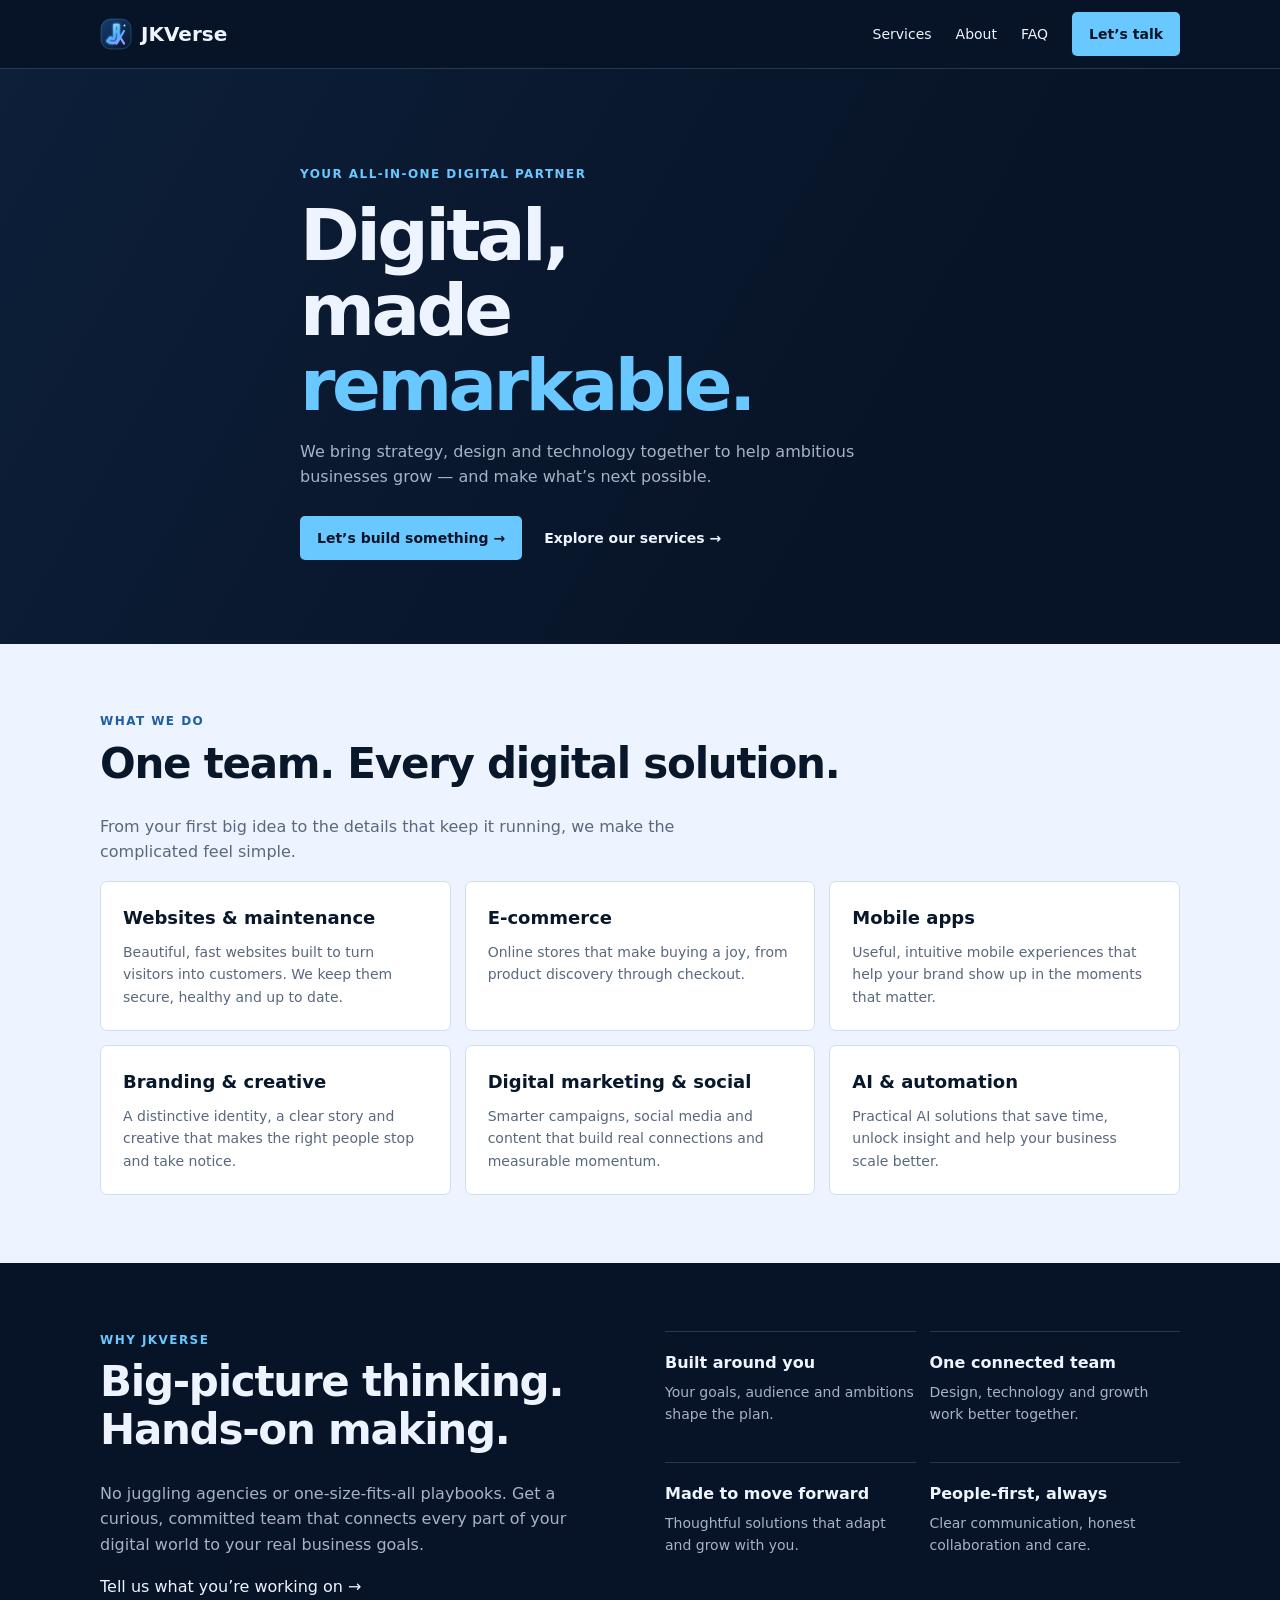
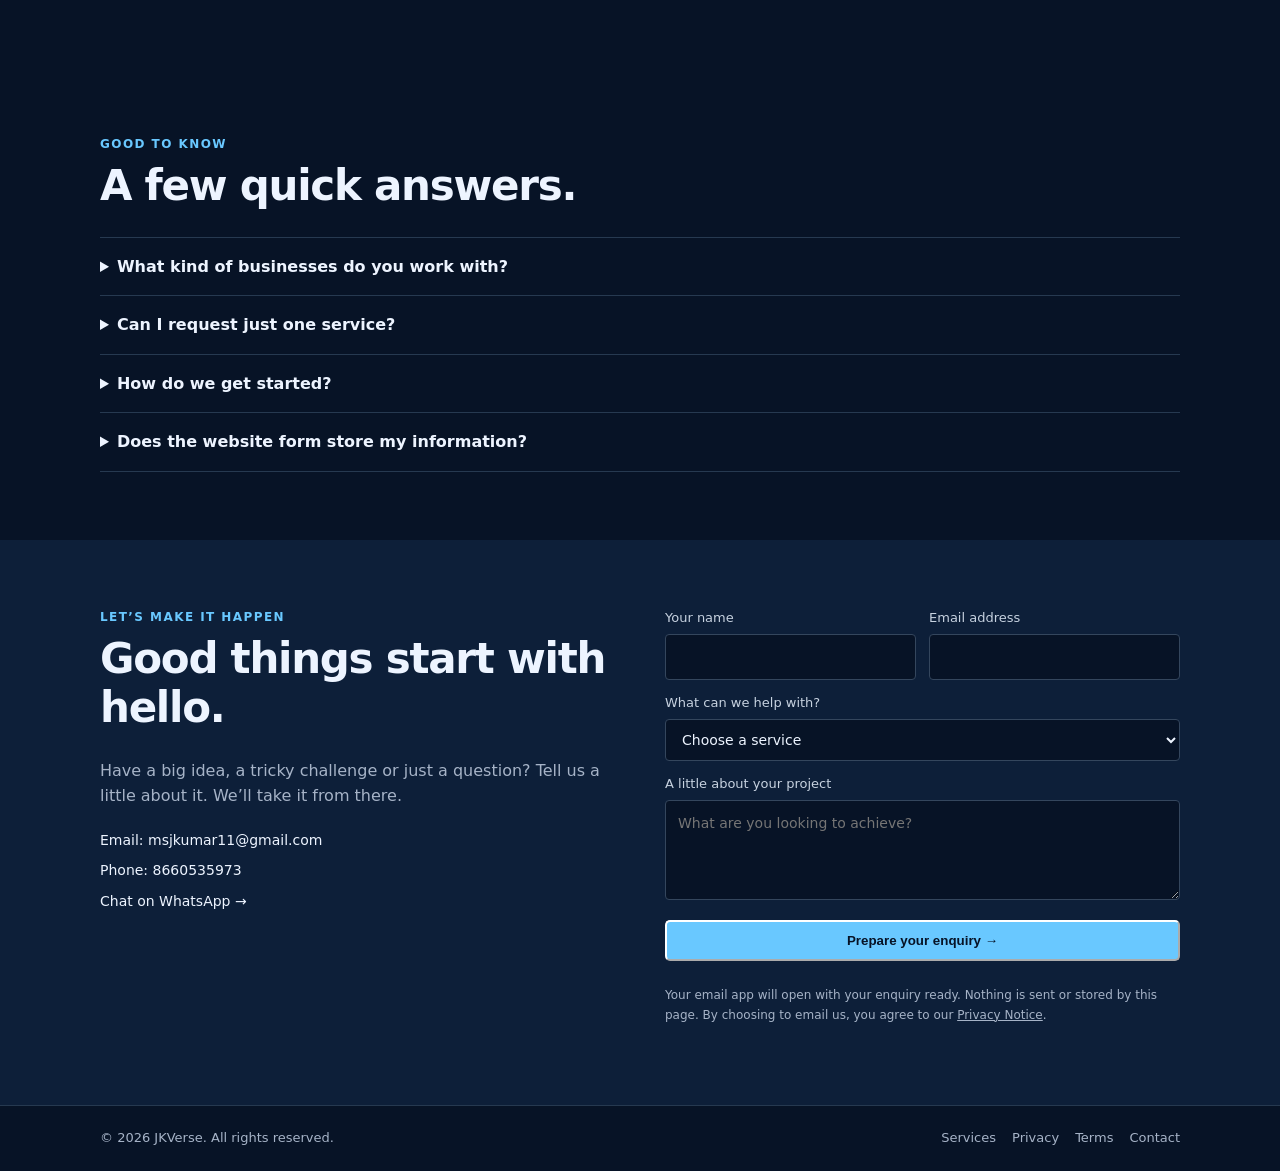
==== index.html @ 0a8cab80 "Simplify homepage and remove external font dependency" ====
<!doctype html>
<html lang="en">
<head>
  <meta charset="utf-8">
  <meta name="viewport" content="width=device-width, initial-scale=1">
  <meta name="theme-color" content="#071326">
  <meta name="description" content="JKVerse helps businesses grow with websites, e-commerce, mobile apps, branding, digital marketing and practical AI solutions.">
  <meta property="og:title" content="JKVerse — Digital, made remarkable.">
  <meta property="og:description" content="Strategy, design and technology together. One digital partner for what’s next.">
  <meta property="og:type" content="website">
  <title>JKVerse — Digital, made remarkable.</title>
  <link rel="icon" type="image/svg+xml" href="assets/jkverse-mark.svg">
  <style>
    :root{color-scheme:dark;--ink:#071326;--panel:#0d1f39;--paper:#edf4ff;--muted:#a6b3c7;--blue:#69c8ff;--line:#263950;--width:1080px}
    *{box-sizing:border-box}html{scroll-behavior:smooth;scroll-padding-top:76px}body{margin:0;background:var(--ink);color:var(--paper);font:16px/1.6 system-ui,-apple-system,"Segoe UI",sans-serif}a{color:inherit;text-decoration:none}a:hover{color:var(--blue)}.wrap{width:min(var(--width),calc(100% - 40px));margin:auto}
    header{position:sticky;top:0;z-index:2;background:var(--ink);border-bottom:1px solid var(--line)}.nav{min-height:68px;display:flex;align-items:center;justify-content:space-between;gap:24px}.brand{display:flex;align-items:center;gap:9px;font-size:20px;font-weight:700}.brand img{width:32px;height:32px}.nav-links{display:flex;align-items:center;gap:24px;font-size:14px}.button{display:inline-block;padding:11px 17px;border-radius:5px;background:var(--blue);color:#071326;font-weight:700}.button:hover{color:#071326;background:#a5e2ff}
    main section{padding:68px 0}.hero{padding:96px 0 84px;background:linear-gradient(120deg,#0d1f39,#071326 72%)}.hero-content{max-width:680px}.eyebrow{color:var(--blue);font-size:12px;font-weight:700;letter-spacing:.12em;text-transform:uppercase}.hero h1{margin:14px 0;font-size:clamp(42px,8vw,72px);line-height:1.04;letter-spacing:-.05em}.hero h1 span{color:var(--blue)}.hero p,.intro{max-width:600px;color:var(--muted)}.actions{display:flex;align-items:center;gap:22px;margin-top:26px;font-size:14px;font-weight:600}
    h2{margin:8px 0 26px;font-size:clamp(28px,5vw,42px);line-height:1.15;letter-spacing:-.03em}.services{background:#edf4ff;color:#09172b}.services .eyebrow{color:#1d5ea4}.services .intro{color:#59687d}.grid{display:grid;grid-template-columns:repeat(3,1fr);gap:14px}.card{padding:22px;border:1px solid #d2deed;border-radius:7px;background:#fff}.card h3{margin:0 0 8px;font-size:18px}.card p{margin:0;color:#59687d;font-size:14px}.about-grid,.contact-grid{display:grid;grid-template-columns:1fr 1fr;gap:50px;align-items:start}.points{display:grid;grid-template-columns:1fr 1fr;gap:14px}.point{padding:18px 0;border-top:1px solid var(--line)}.point strong{display:block}.point p{margin:5px 0;color:var(--muted);font-size:14px}.faq-list details{padding:16px 0;border-top:1px solid var(--line)}.faq-list details:last-child{border-bottom:1px solid var(--line)}summary{cursor:pointer;font-weight:600}.faq-list details p{color:var(--muted);font-size:14px}.contact{background:var(--panel)}.contact p{color:var(--muted)}.contact-links{display:grid;gap:8px;margin-top:20px;font-size:14px}.form{display:grid;gap:13px}.form-row{display:grid;grid-template-columns:1fr 1fr;gap:13px}label{display:block;margin-bottom:5px;font-size:13px;color:#c7d2e0}input,select,textarea{width:100%;padding:11px 12px;border:1px solid #34465d;border-radius:4px;background:var(--ink);color:var(--paper);font:inherit;font-size:14px}textarea{min-height:100px;resize:vertical}.form-note{font-size:12px!important}.form-note a{text-decoration:underline}footer{padding:22px 0;border-top:1px solid var(--line);color:var(--muted);font-size:13px}.footer-inner{display:flex;align-items:center;justify-content:space-between;gap:18px}.footer-links{display:flex;gap:16px}
    @media(max-width:700px){.wrap{width:min(var(--width),calc(100% - 32px))}.nav{min-height:60px;align-items:flex-start;padding:12px 0;flex-direction:column;gap:10px}.nav-links{width:100%;gap:16px;overflow-x:auto;padding-bottom:2px;white-space:nowrap}.nav-links .button{padding:7px 11px}.hero{padding:68px 0}.grid{grid-template-columns:1fr 1fr}.about-grid,.contact-grid{grid-template-columns:1fr;gap:28px}main section{padding:54px 0}}
    @media(max-width:460px){.grid,.points,.form-row{grid-template-columns:1fr}.footer-inner{align-items:flex-start;flex-direction:column}.footer-links{flex-wrap:wrap}.actions{align-items:flex-start;flex-direction:column;gap:14px}}
    @media(prefers-reduced-motion:reduce){html{scroll-behavior:auto}}
  </style>
</head>
<body>
  <header><div class="wrap nav">
    <a class="brand" href="#home" aria-label="JKVerse home"><img src="assets/jkverse-mark.svg" alt="">JKVerse</a>
    <nav class="nav-links" aria-label="Main navigation"><a href="#services">Services</a><a href="#about">About</a><a href="#faq">FAQ</a><a class="button" href="#contact">Let’s talk</a></nav>
  </div></header>
  <main>
    <section class="hero" id="home"><div class="wrap hero-content">
      <div class="eyebrow">Your all-in-one digital partner</div>
      <h1>Digital,<br>made <span>remarkable.</span></h1>
      <p>We bring strategy, design and technology together to help ambitious businesses grow — and make what’s next possible.</p>
      <div class="actions"><a class="button" href="#contact">Let’s build something →</a><a href="#services">Explore our services →</a></div>
    </div></section>
    <section class="services" id="services"><div class="wrap">
      <div class="eyebrow">What we do</div><h2>One team. Every digital solution.</h2>
      <p class="intro">From your first big idea to the details that keep it running, we make the complicated feel simple.</p>
      <div class="grid">
        <article class="card"><h3>Websites &amp; maintenance</h3><p>Beautiful, fast websites built to turn visitors into customers. We keep them secure, healthy and up to date.</p></article>
        <article class="card"><h3>E-commerce</h3><p>Online stores that make buying a joy, from product discovery through checkout.</p></article>
        <article class="card"><h3>Mobile apps</h3><p>Useful, intuitive mobile experiences that help your brand show up in the moments that matter.</p></article>
        <article class="card"><h3>Branding &amp; creative</h3><p>A distinctive identity, a clear story and creative that makes the right people stop and take notice.</p></article>
        <article class="card"><h3>Digital marketing &amp; social</h3><p>Smarter campaigns, social media and content that build real connections and measurable momentum.</p></article>
        <article class="card"><h3>AI &amp; automation</h3><p>Practical AI solutions that save time, unlock insight and help your business scale better.</p></article>
      </div>
    </div></section>
    <section id="about"><div class="wrap about-grid">
      <div><div class="eyebrow">Why JKVerse</div><h2>Big-picture thinking. Hands-on making.</h2><p class="intro">No juggling agencies or one-size-fits-all playbooks. Get a curious, committed team that connects every part of your digital world to your real business goals.</p><a href="#contact">Tell us what you’re working on →</a></div>
      <div class="points">
        <div class="point"><strong>Built around you</strong><p>Your goals, audience and ambitions shape the plan.</p></div>
        <div class="point"><strong>One connected team</strong><p>Design, technology and growth work better together.</p></div>
        <div class="point"><strong>Made to move forward</strong><p>Thoughtful solutions that adapt and grow with you.</p></div>
        <div class="point"><strong>People-first, always</strong><p>Clear communication, honest collaboration and care.</p></div>
      </div>
    </div></section>
    <section id="faq"><div class="wrap">
      <div class="eyebrow">Good to know</div><h2>A few quick answers.</h2>
      <div class="faq-list">
        <details><summary>What kind of businesses do you work with?</summary><p>We work with people and organizations looking for thoughtful digital, creative or technology support. Share your goals and we can see if we’re a good fit.</p></details>
        <details><summary>Can I request just one service?</summary><p>Absolutely. You can get help with a single project or combine services into a broader digital plan shaped around what you need.</p></details>
        <details><summary>How do we get started?</summary><p>Send an enquiry, email us or start a WhatsApp chat. We’ll learn about your project and discuss sensible next steps.</p></details>
        <details><summary>Does the website form store my information?</summary><p>No. The form prepares an email in your own email app; it does not send or store information on this website.</p></details>
      </div>
    </div></section>
    <section class="contact" id="contact"><div class="wrap contact-grid">
      <div><div class="eyebrow">Let’s make it happen</div><h2>Good things start with hello.</h2><p>Have a big idea, a tricky challenge or just a question? Tell us a little about it. We’ll take it from there.</p>
        <div class="contact-links"><a href="mailto:msjkumar11@gmail.com">Email: msjkumar11@gmail.com</a><a href="tel:8660535973">Phone: 8660535973</a><a href="https://wa.me/918660535973" target="_blank" rel="noopener noreferrer">Chat on WhatsApp →</a></div>
      </div>
      <form class="form" id="contact-form">
        <div class="form-row"><div><label for="name">Your name</label><input id="name" name="name" autocomplete="name" required></div><div><label for="email">Email address</label><input id="email" name="email" type="email" autocomplete="email" required></div></div>
        <div><label for="service">What can we help with?</label><select id="service" name="service"><option value="">Choose a service</option><option>Website &amp; maintenance</option><option>E-commerce</option><option>Mobile apps</option><option>Branding &amp; creative</option><option>Digital marketing &amp; social media</option><option>AI &amp; automation</option><option>Something else</option></select></div>
        <div><label for="message">A little about your project</label><textarea id="message" name="message" placeholder="What are you looking to achieve?"></textarea></div>
        <button class="button" type="submit">Prepare your enquiry →</button>
        <p class="form-note">Your email app will open with your enquiry ready. Nothing is sent or stored by this page. By choosing to email us, you agree to our <a href="privacy.html">Privacy Notice</a>.</p>
      </form>
    </div></section>
  </main>
  <footer><div class="wrap footer-inner"><span>© <span id="year"></span> JKVerse. All rights reserved.</span><nav class="footer-links" aria-label="Footer"><a href="#services">Services</a><a href="privacy.html">Privacy</a><a href="terms.html">Terms</a><a href="mailto:msjkumar11@gmail.com">Contact</a></nav></div></footer>
  <script>
    document.querySelector('#year').textContent = new Date().getFullYear();
    document.querySelector('#contact-form').addEventListener('submit', event => {
      event.preventDefault();
      const form = new FormData(event.currentTarget);
      const subject = encodeURIComponent(`JKVerse enquiry — ${form.get('service') || 'New project'}`);
      const body = encodeURIComponent(`Name: ${form.get('name')}\nEmail: ${form.get('email')}\nService: ${form.get('service') || 'Not specified'}\n\nProject details:\n${form.get('message') || 'Not provided'}`);
      window.location.href = `mailto:msjkumar11@gmail.com?subject=${subject}&body=${body}`;
    });
  </script>
</body>
</html>
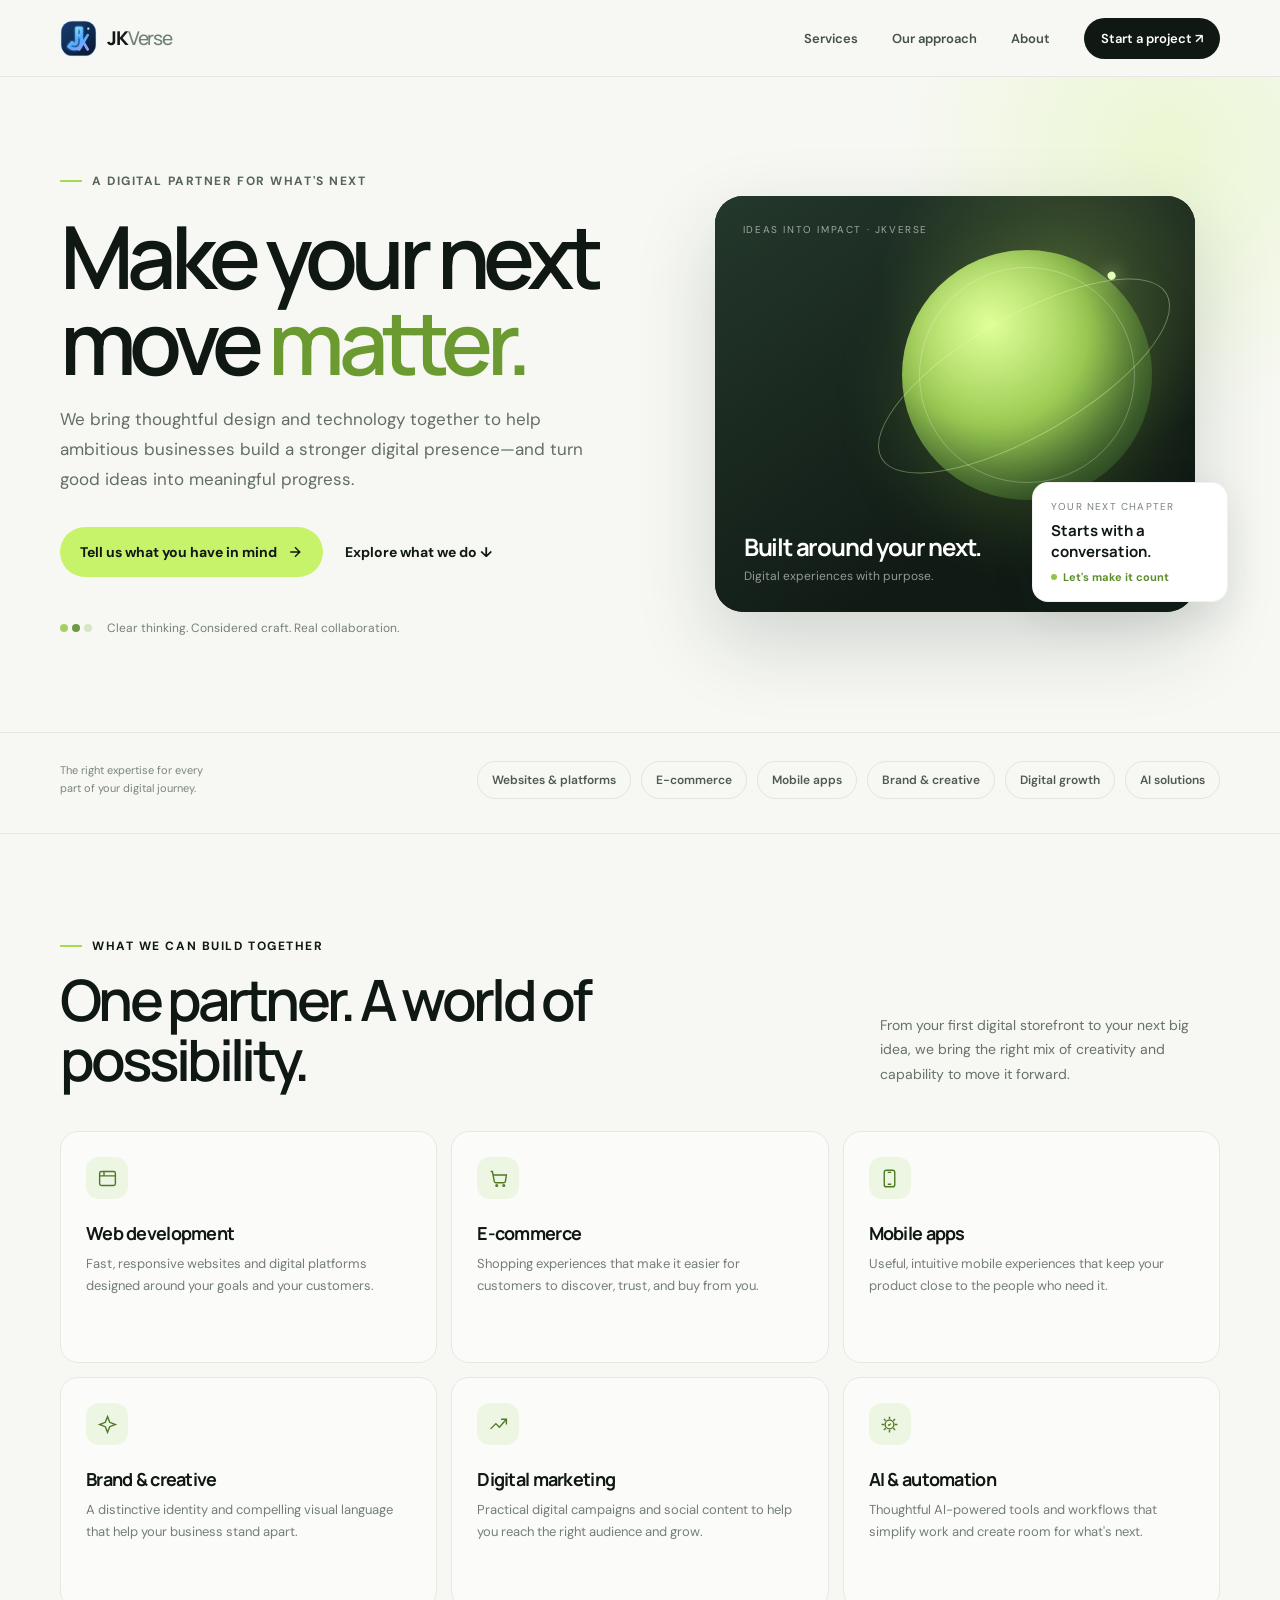
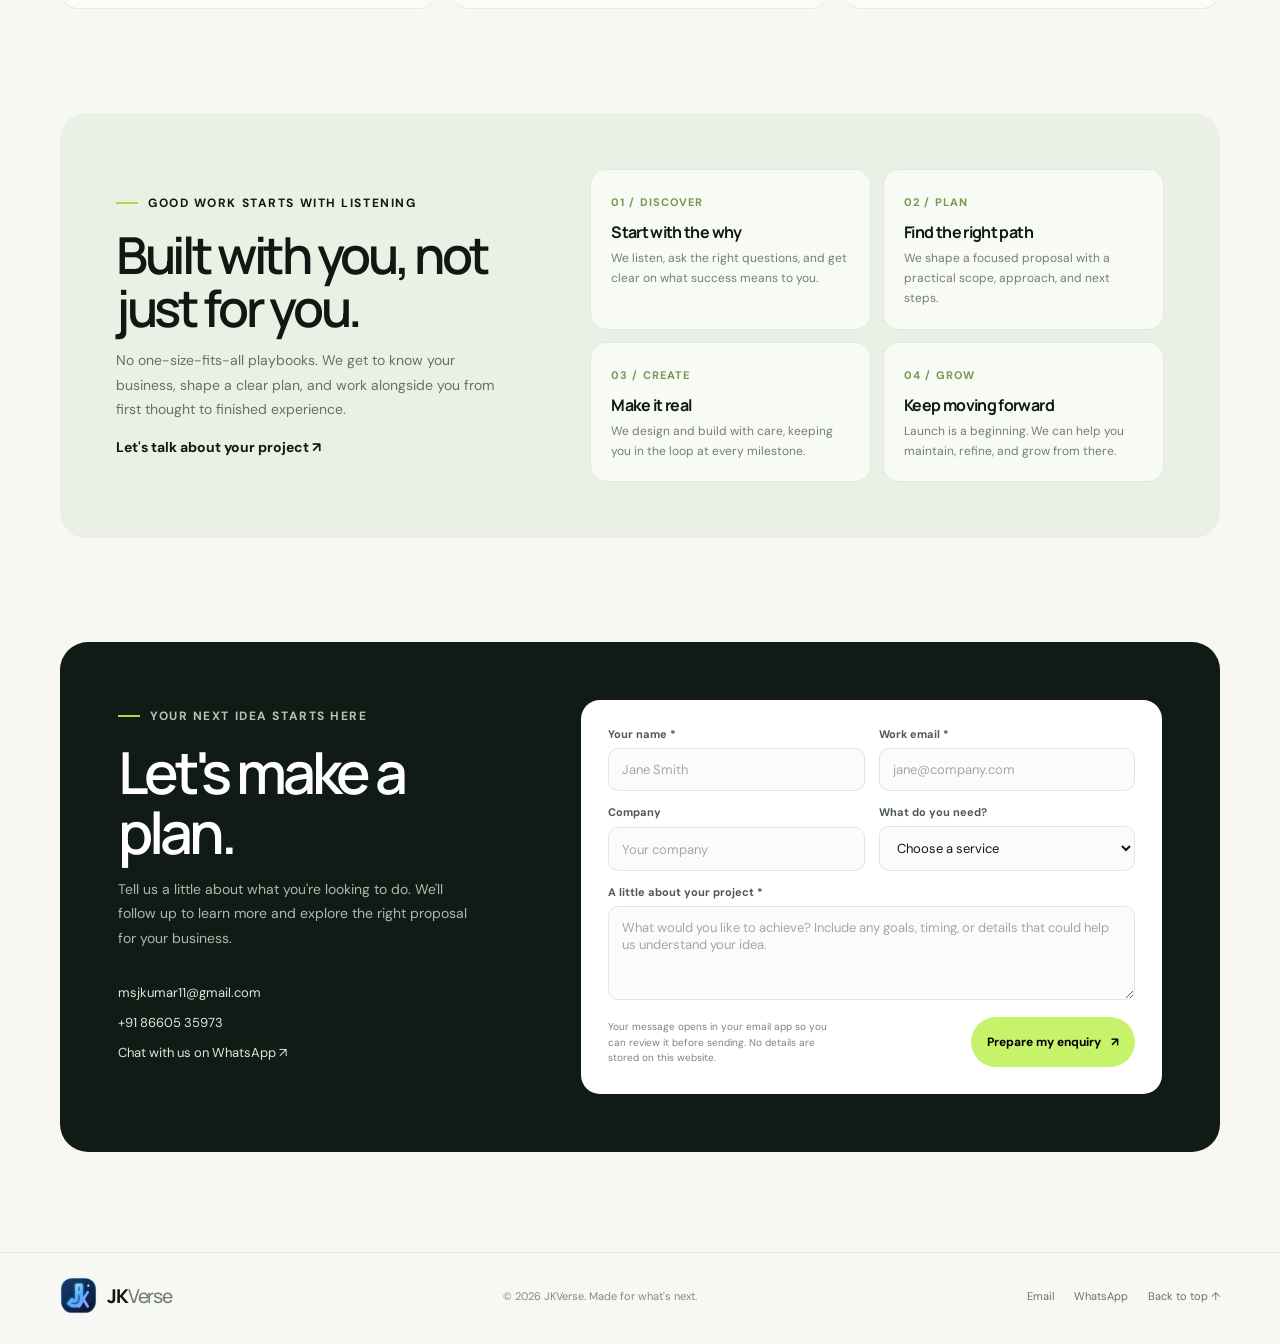
==== commit 1dd6aafa: "Add premium JKVerse client proposal website" ====
--- a/index.html
+++ b/index.html
@@ -3,88 +3,92 @@
 <head>
   <meta charset="utf-8">
   <meta name="viewport" content="width=device-width, initial-scale=1">
-  <meta name="theme-color" content="#071326">
-  <meta name="description" content="JKVerse helps businesses grow with websites, e-commerce, mobile apps, branding, digital marketing and practical AI solutions.">
-  <meta property="og:title" content="JKVerse — Digital, made remarkable.">
-  <meta property="og:description" content="Strategy, design and technology together. One digital partner for what’s next.">
-  <meta property="og:type" content="website">
-  <title>JKVerse — Digital, made remarkable.</title>
-  <link rel="icon" type="image/svg+xml" href="assets/jkverse-mark.svg">
+  <meta name="theme-color" content="#101813">
+  <meta name="description" content="Thoughtful digital experiences for ambitious businesses. Explore JKVerse services and share a project brief to start a conversation.">
+  <title>JKVerse — Digital, with direction</title>
+  <link rel="icon" href="assets/jkverse-mark.svg" type="image/svg+xml">
+  <link rel="preconnect" href="https://fonts.googleapis.com">
+  <link rel="preconnect" href="https://fonts.gstatic.com" crossorigin>
+  <link href="https://fonts.googleapis.com/css2?family=DM+Sans:wght@400;500;600;700&family=Manrope:wght@400;500;600;700;800&display=swap" rel="stylesheet">
   <style>
-    :root{color-scheme:dark;--ink:#071326;--panel:#0d1f39;--paper:#edf4ff;--muted:#a6b3c7;--blue:#69c8ff;--line:#263950;--width:1080px}
-    *{box-sizing:border-box}html{scroll-behavior:smooth;scroll-padding-top:76px}body{margin:0;background:var(--ink);color:var(--paper);font:16px/1.6 system-ui,-apple-system,"Segoe UI",sans-serif}a{color:inherit;text-decoration:none}a:hover{color:var(--blue)}.wrap{width:min(var(--width),calc(100% - 40px));margin:auto}
-    header{position:sticky;top:0;z-index:2;background:var(--ink);border-bottom:1px solid var(--line)}.nav{min-height:68px;display:flex;align-items:center;justify-content:space-between;gap:24px}.brand{display:flex;align-items:center;gap:9px;font-size:20px;font-weight:700}.brand img{width:32px;height:32px}.nav-links{display:flex;align-items:center;gap:24px;font-size:14px}.button{display:inline-block;padding:11px 17px;border-radius:5px;background:var(--blue);color:#071326;font-weight:700}.button:hover{color:#071326;background:#a5e2ff}
-    main section{padding:68px 0}.hero{padding:96px 0 84px;background:linear-gradient(120deg,#0d1f39,#071326 72%)}.hero-content{max-width:680px}.eyebrow{color:var(--blue);font-size:12px;font-weight:700;letter-spacing:.12em;text-transform:uppercase}.hero h1{margin:14px 0;font-size:clamp(42px,8vw,72px);line-height:1.04;letter-spacing:-.05em}.hero h1 span{color:var(--blue)}.hero p,.intro{max-width:600px;color:var(--muted)}.actions{display:flex;align-items:center;gap:22px;margin-top:26px;font-size:14px;font-weight:600}
-    h2{margin:8px 0 26px;font-size:clamp(28px,5vw,42px);line-height:1.15;letter-spacing:-.03em}.services{background:#edf4ff;color:#09172b}.services .eyebrow{color:#1d5ea4}.services .intro{color:#59687d}.grid{display:grid;grid-template-columns:repeat(3,1fr);gap:14px}.card{padding:22px;border:1px solid #d2deed;border-radius:7px;background:#fff}.card h3{margin:0 0 8px;font-size:18px}.card p{margin:0;color:#59687d;font-size:14px}.about-grid,.contact-grid{display:grid;grid-template-columns:1fr 1fr;gap:50px;align-items:start}.points{display:grid;grid-template-columns:1fr 1fr;gap:14px}.point{padding:18px 0;border-top:1px solid var(--line)}.point strong{display:block}.point p{margin:5px 0;color:var(--muted);font-size:14px}.faq-list details{padding:16px 0;border-top:1px solid var(--line)}.faq-list details:last-child{border-bottom:1px solid var(--line)}summary{cursor:pointer;font-weight:600}.faq-list details p{color:var(--muted);font-size:14px}.contact{background:var(--panel)}.contact p{color:var(--muted)}.contact-links{display:grid;gap:8px;margin-top:20px;font-size:14px}.form{display:grid;gap:13px}.form-row{display:grid;grid-template-columns:1fr 1fr;gap:13px}label{display:block;margin-bottom:5px;font-size:13px;color:#c7d2e0}input,select,textarea{width:100%;padding:11px 12px;border:1px solid #34465d;border-radius:4px;background:var(--ink);color:var(--paper);font:inherit;font-size:14px}textarea{min-height:100px;resize:vertical}.form-note{font-size:12px!important}.form-note a{text-decoration:underline}footer{padding:22px 0;border-top:1px solid var(--line);color:var(--muted);font-size:13px}.footer-inner{display:flex;align-items:center;justify-content:space-between;gap:18px}.footer-links{display:flex;gap:16px}
-    @media(max-width:700px){.wrap{width:min(var(--width),calc(100% - 32px))}.nav{min-height:60px;align-items:flex-start;padding:12px 0;flex-direction:column;gap:10px}.nav-links{width:100%;gap:16px;overflow-x:auto;padding-bottom:2px;white-space:nowrap}.nav-links .button{padding:7px 11px}.hero{padding:68px 0}.grid{grid-template-columns:1fr 1fr}.about-grid,.contact-grid{grid-template-columns:1fr;gap:28px}main section{padding:54px 0}}
-    @media(max-width:460px){.grid,.points,.form-row{grid-template-columns:1fr}.footer-inner{align-items:flex-start;flex-direction:column}.footer-links{flex-wrap:wrap}.actions{align-items:flex-start;flex-direction:column;gap:14px}}
-    @media(prefers-reduced-motion:reduce){html{scroll-behavior:auto}}
+    :root{--ink:#101813;--muted:#66716a;--paper:#f7f8f4;--white:#fff;--line:#e4e9e1;--green:#c7f36b;--green-dark:#a8da4f;--dark:#111b16;--max:1160px;--radius:22px}
+    *{box-sizing:border-box}html{scroll-behavior:smooth;scroll-padding-top:92px}body{margin:0;background:var(--paper);color:var(--ink);font-family:'DM Sans',sans-serif;-webkit-font-smoothing:antialiased}a{color:inherit;text-decoration:none}button,input,select,textarea{font:inherit}button,a{-webkit-tap-highlight-color:transparent}.wrap{width:min(var(--max),calc(100% - 48px));margin-inline:auto}.eyebrow{display:flex;align-items:center;gap:10px;font-size:12px;font-weight:700;letter-spacing:.13em;text-transform:uppercase}.eyebrow:before{content:'';width:22px;height:2px;background:var(--green-dark)}
+    .header{position:sticky;top:0;z-index:20;background:rgba(247,248,244,.9);backdrop-filter:blur(16px);border-bottom:1px solid rgba(16,24,19,.07)}.nav{height:76px;display:flex;align-items:center;justify-content:space-between}.brand{display:inline-flex;align-items:center;gap:10px;font-family:Manrope,sans-serif;font-weight:800;font-size:19px;letter-spacing:-.06em}.brand img{width:37px;height:37px}.brand span{color:#708075;font-weight:500}.nav-links{display:flex;align-items:center;gap:34px;font-size:13px;font-weight:600;color:#445048}.nav-links a:hover,.text-link:hover{color:#598c1f}.nav-cta{padding:12px 17px;border-radius:999px;background:var(--ink);color:#fff!important;transition:background .2s,transform .2s}.nav-cta:hover{background:#26382d;transform:translateY(-1px)}.menu-toggle{display:none;border:0;background:transparent;padding:10px;color:var(--ink)}
+    .hero{position:relative;overflow:hidden;padding:74px 0 74px;background:var(--paper)}.hero:after{content:'';position:absolute;z-index:0;width:570px;height:570px;right:-170px;top:-210px;border-radius:50%;background:radial-gradient(circle,rgba(199,243,107,.24),rgba(199,243,107,0) 69%);pointer-events:none}.hero-grid{position:relative;z-index:1;display:grid;grid-template-columns:1.04fr .96fr;align-items:center;gap:55px}.hero-copy{padding:22px 0}.hero .eyebrow{color:#56645a}.hero h1{max-width:680px;margin:24px 0 20px;font-family:Manrope,sans-serif;font-weight:600;font-size:clamp(54px,7vw,87px);line-height:.99;letter-spacing:-.075em}.hero h1 em{font-style:normal;color:#6b9b30}.hero-copy>p{max-width:525px;margin:0;color:#626e65;font-size:17px;line-height:1.75}.hero-actions{display:flex;align-items:center;gap:22px;margin-top:32px}.button{display:inline-flex;align-items:center;justify-content:center;gap:10px;min-height:50px;padding:0 20px;border:0;border-radius:999px;background:var(--green);font-size:14px;font-weight:700;transition:transform .2s,background .2s;cursor:pointer}.button:hover{background:var(--green-dark);transform:translateY(-2px)}.button svg{width:16px;height:16px}.text-link{font-size:14px;font-weight:700;transition:color .2s}.proof{display:flex;align-items:center;gap:11px;margin-top:43px;color:#758078;font-size:12px}.proof-dots{display:flex}.proof-dots i{width:8px;height:8px;border-radius:50%;margin-right:4px;background:#a6cf63}.proof-dots i:nth-child(2){background:#6e9a43}.proof-dots i:nth-child(3){background:#d8e6c6}
+    .visual{position:relative;min-height:460px;display:flex;align-items:center;justify-content:center}.visual-card{position:relative;width:min(100%,480px);height:416px;border-radius:28px;background:#17231c;overflow:hidden;box-shadow:0 30px 80px rgba(20,35,25,.17)}.visual-card:before{content:'';position:absolute;inset:0;background:radial-gradient(ellipse at 74% 21%,rgba(199,243,107,.24),transparent 38%),linear-gradient(145deg,#24382b 0%,#111b16 68%)}.orb{position:absolute;width:250px;height:250px;top:54px;right:43px;border-radius:50%;background:radial-gradient(circle at 35% 30%,#e0ff99,#9ccc54 42%,#507735 73%,#27391f);box-shadow:inset -23px -25px 55px rgba(10,30,17,.4),0 25px 70px rgba(159,222,77,.18)}.orb:after{content:'';position:absolute;inset:17px;border:1px solid rgba(255,255,255,.25);border-radius:50%}.orbit{position:absolute;width:330px;height:120px;top:120px;right:6px;border:1px solid rgba(220,255,176,.38);border-radius:50%;transform:rotate(-30deg)}.orbit:after{content:'';position:absolute;width:8px;height:8px;top:12px;right:34px;background:#e4ffb4;border-radius:50%;box-shadow:0 0 17px #e4ffb4}.visual-label{position:absolute;top:27px;left:28px;color:rgba(255,255,255,.57);font-size:10px;letter-spacing:.16em;text-transform:uppercase}.visual-caption{position:absolute;left:29px;bottom:28px;color:white}.visual-caption strong{display:block;font-family:Manrope,sans-serif;font-size:24px;letter-spacing:-.05em}.visual-caption span{display:block;margin-top:5px;color:rgba(255,255,255,.55);font-size:12px}.float-card{position:absolute;right:-8px;bottom:32px;width:196px;padding:17px 18px;border:1px solid rgba(16,24,19,.06);border-radius:16px;background:#fff;box-shadow:0 15px 40px rgba(20,35,25,.1)}.float-card small{display:block;color:#78837a;font-size:10px;text-transform:uppercase;letter-spacing:.12em}.float-card strong{display:block;margin-top:7px;font-family:Manrope,sans-serif;font-size:15px}.float-card span{display:flex;align-items:center;gap:6px;margin-top:8px;color:#5e8e2c;font-size:11px;font-weight:700}.float-card span:before{content:'';width:6px;height:6px;background:#91c44c;border-radius:50%}
+    .trust{padding:28px 0 34px;border-top:1px solid var(--line);border-bottom:1px solid var(--line)}.trust-inner{display:flex;align-items:center;justify-content:space-between;gap:25px}.trust-label{max-width:150px;color:#7a857c;font-size:11px;line-height:1.6}.capabilities{display:flex;flex-wrap:wrap;justify-content:flex-end;gap:10px}.capabilities span{padding:10px 14px;border:1px solid #e0e6dd;border-radius:999px;color:#4e5a51;font-size:12px;font-weight:600}
+    .section{padding:104px 0}.section-head{display:flex;align-items:end;justify-content:space-between;gap:30px;margin-bottom:42px}.section h2{max-width:650px;margin:15px 0 0;font-family:Manrope,sans-serif;font-size:clamp(36px,5vw,57px);font-weight:600;line-height:1.06;letter-spacing:-.065em}.section-intro{max-width:340px;margin:0 0 3px;color:var(--muted);font-size:14px;line-height:1.75}.service-grid{display:grid;grid-template-columns:repeat(3,1fr);gap:14px}.service{min-height:232px;padding:25px;border:1px solid var(--line);border-radius:18px;background:rgba(255,255,255,.58);transition:transform .2s,border-color .2s,background .2s}.service:hover{transform:translateY(-4px);border-color:#c8d8b8;background:#fff}.service-icon{width:42px;height:42px;display:grid;place-items:center;border-radius:13px;background:#edf5e3;color:#4f7925}.service-icon svg{width:21px;height:21px}.service h3{margin:22px 0 8px;font-family:Manrope,sans-serif;font-size:18px;letter-spacing:-.04em}.service p{margin:0;color:#737e75;font-size:13px;line-height:1.7}
+    .approach{padding:0 0 104px}.approach-panel{display:grid;grid-template-columns:.85fr 1.15fr;gap:50px;align-items:center;padding:56px;border-radius:26px;background:#eaf1e4}.approach-copy h2{margin:17px 0 13px;font-family:Manrope,sans-serif;font-size:clamp(34px,4.5vw,51px);font-weight:600;line-height:1.04;letter-spacing:-.065em}.approach-copy p{max-width:380px;color:#657168;font-size:14px;line-height:1.75}.steps{display:grid;grid-template-columns:1fr 1fr;gap:12px}.step{padding:20px;border:1px solid rgba(16,24,19,.08);border-radius:16px;background:rgba(255,255,255,.65)}.step span{color:#78974e;font-size:11px;font-weight:700;letter-spacing:.1em}.step h3{margin:10px 0 6px;font-family:Manrope,sans-serif;font-size:16px;letter-spacing:-.04em}.step p{margin:0;color:#737e75;font-size:12px;line-height:1.65}
+    .contact{padding:0 0 100px}.contact-panel{display:grid;grid-template-columns:.82fr 1.18fr;gap:60px;padding:58px;border-radius:28px;background:var(--dark);color:white}.contact-copy{padding:8px 0}.contact-copy .eyebrow{color:#b4c3b6}.contact-copy h2{margin:18px 0 15px;font-family:Manrope,sans-serif;font-size:clamp(38px,5vw,58px);font-weight:600;line-height:1.03;letter-spacing:-.07em}.contact-copy>p{max-width:365px;color:#aab8ad;font-size:14px;line-height:1.75}.contact-details{display:grid;gap:13px;margin-top:34px}.contact-details a{width:fit-content;color:#dce7dc;font-size:13px}.contact-details a:hover{color:var(--green)}.contact-form{padding:27px;border-radius:19px;background:#fff;color:var(--ink)}.form-grid{display:grid;grid-template-columns:1fr 1fr;gap:14px}.field{display:grid;gap:7px}.field.full{grid-column:1/-1}.field label{font-size:11px;font-weight:700;color:#4d5a50}.field input,.field select,.field textarea{width:100%;border:1px solid #e1e7df;border-radius:10px;background:#fbfcfa;padding:12px 13px;color:var(--ink);font-size:13px;outline:none;transition:border-color .2s,box-shadow .2s}.field input:focus,.field select:focus,.field textarea:focus{border-color:#91b960;box-shadow:0 0 0 3px rgba(145,185,96,.15)}.field textarea{min-height:94px;resize:vertical}.field input::placeholder,.field textarea::placeholder{color:#a1aaa2}.form-bottom{display:flex;align-items:center;justify-content:space-between;gap:15px;margin-top:17px}.form-note{max-width:225px;color:#7a857c;font-size:10px;line-height:1.55}.form-bottom .button{flex:none;font-size:12px;padding:0 16px}.form-message{display:none;margin:12px 0 0;color:#4d7526;font-size:12px;line-height:1.5}.footer{padding:24px 0 30px;border-top:1px solid var(--line)}.footer-inner{display:flex;align-items:center;justify-content:space-between;gap:20px}.footer-copy{color:#808a82;font-size:11px}.footer-links{display:flex;gap:20px;color:#68746a;font-size:11px}.footer-links a:hover{color:#3f7021}
+    @media(max-width:850px){.hero-grid{grid-template-columns:1fr;gap:25px}.hero-copy{padding:10px 0 0}.visual{min-height:410px}.visual-card{max-width:540px}.hero h1{max-width:660px}.section-head{align-items:flex-start;flex-direction:column}.section-intro{max-width:500px}.approach-panel{grid-template-columns:1fr;gap:25px;padding:40px}.contact-panel{grid-template-columns:1fr;gap:34px;padding:40px}.contact-copy>p{max-width:520px}.contact-details{display:flex;flex-wrap:wrap;gap:20px}.service-grid{grid-template-columns:repeat(2,1fr)}}
+    @media(max-width:600px){.wrap{width:min(var(--max),calc(100% - 36px))}.nav{height:66px}.nav-links{display:none;position:absolute;top:65px;left:0;right:0;padding:15px 20px 20px;background:var(--paper);border-bottom:1px solid var(--line);flex-direction:column;align-items:stretch;gap:0}.nav-links.open{display:flex}.nav-links a{padding:13px 4px}.nav-links .nav-cta{margin-top:8px;text-align:center;padding:13px}.menu-toggle{display:inline-flex}.hero{padding:47px 0 50px}.hero h1{font-size:clamp(50px,13vw,70px)}.hero-copy>p{font-size:15px}.hero-actions{gap:17px}.visual{min-height:340px}.visual-card{height:320px;border-radius:22px}.orb{width:190px;height:190px;top:46px;right:23px}.orbit{width:255px;top:110px;right:-1px}.float-card{right:-2px;bottom:10px;width:171px;padding:14px}.visual-caption{left:21px;bottom:21px}.visual-caption strong{font-size:21px}.trust-inner{align-items:flex-start;flex-direction:column}.trust-label{max-width:none}.capabilities{justify-content:flex-start}.capabilities span{font-size:11px;padding:9px 11px}.section{padding:76px 0}.section h2{font-size:39px}.section-head{margin-bottom:28px}.service-grid{grid-template-columns:1fr}.service{min-height:0;padding:22px}.service h3{margin-top:17px}.approach{padding-bottom:76px}.approach-panel{padding:28px 22px}.steps{grid-template-columns:1fr}.contact{padding-bottom:72px}.contact-panel{padding:29px 20px;gap:25px}.contact-copy h2{font-size:43px}.contact-form{padding:19px 15px}.form-grid{grid-template-columns:1fr}.field.full{grid-column:auto}.form-bottom{align-items:flex-start;flex-direction:column}.form-note{max-width:100%;order:2}.footer-inner{align-items:flex-start;flex-direction:column}.footer-links{flex-wrap:wrap;gap:15px}.proof{margin-top:30px}}
+    @media(prefers-reduced-motion:reduce){*,*::before,*::after{scroll-behavior:auto!important;transition:none!important}}
   </style>
 </head>
 <body>
-  <header><div class="wrap nav">
-    <a class="brand" href="#home" aria-label="JKVerse home"><img src="assets/jkverse-mark.svg" alt="">JKVerse</a>
-    <nav class="nav-links" aria-label="Main navigation"><a href="#services">Services</a><a href="#about">About</a><a href="#faq">FAQ</a><a class="button" href="#contact">Let’s talk</a></nav>
-  </div></header>
+  <header class="header">
+    <nav class="nav wrap" aria-label="Main navigation">
+      <a class="brand" href="#home" aria-label="JKVerse home"><img src="assets/jkverse-mark.svg" alt=""><div>JK<span>Verse</span></div></a>
+      <button class="menu-toggle" type="button" aria-label="Open menu" aria-expanded="false"><svg width="23" height="23" viewBox="0 0 24 24" fill="none" stroke="currentColor" stroke-width="1.7"><path d="M4 7h16M4 12h16M4 17h16"/></svg></button>
+      <div class="nav-links"><a href="#services">Services</a><a href="#approach">Our approach</a><a href="#contact">About</a><a class="nav-cta" href="#contact">Start a project <span aria-hidden="true">↗</span></a></div>
+    </nav>
+  </header>
   <main>
-    <section class="hero" id="home"><div class="wrap hero-content">
-      <div class="eyebrow">Your all-in-one digital partner</div>
-      <h1>Digital,<br>made <span>remarkable.</span></h1>
-      <p>We bring strategy, design and technology together to help ambitious businesses grow — and make what’s next possible.</p>
-      <div class="actions"><a class="button" href="#contact">Let’s build something →</a><a href="#services">Explore our services →</a></div>
-    </div></section>
-    <section class="services" id="services"><div class="wrap">
-      <div class="eyebrow">What we do</div><h2>One team. Every digital solution.</h2>
-      <p class="intro">From your first big idea to the details that keep it running, we make the complicated feel simple.</p>
-      <div class="grid">
-        <article class="card"><h3>Websites &amp; maintenance</h3><p>Beautiful, fast websites built to turn visitors into customers. We keep them secure, healthy and up to date.</p></article>
-        <article class="card"><h3>E-commerce</h3><p>Online stores that make buying a joy, from product discovery through checkout.</p></article>
-        <article class="card"><h3>Mobile apps</h3><p>Useful, intuitive mobile experiences that help your brand show up in the moments that matter.</p></article>
-        <article class="card"><h3>Branding &amp; creative</h3><p>A distinctive identity, a clear story and creative that makes the right people stop and take notice.</p></article>
-        <article class="card"><h3>Digital marketing &amp; social</h3><p>Smarter campaigns, social media and content that build real connections and measurable momentum.</p></article>
-        <article class="card"><h3>AI &amp; automation</h3><p>Practical AI solutions that save time, unlock insight and help your business scale better.</p></article>
+    <section class="hero" id="home">
+      <div class="hero-grid wrap">
+        <div class="hero-copy">
+          <div class="eyebrow">A digital partner for what's next</div>
+          <h1>Make your next move <em>matter.</em></h1>
+          <p>We bring thoughtful design and technology together to help ambitious businesses build a stronger digital presence—and turn good ideas into meaningful progress.</p>
+          <div class="hero-actions"><a class="button" href="#contact">Tell us what you have in mind <svg viewBox="0 0 20 20" fill="none" stroke="currentColor" stroke-width="1.7"><path d="M4 10h12M10 4l6 6-6 6"/></svg></a><a class="text-link" href="#services">Explore what we do <span aria-hidden="true">↓</span></a></div>
+          <div class="proof"><span class="proof-dots"><i></i><i></i><i></i></span><span>Clear thinking. Considered craft. Real collaboration.</span></div>
+        </div>
+        <div class="visual" aria-label="Abstract green sphere representing ideas in motion">
+          <div class="visual-card"><div class="visual-label">Ideas into impact · JKVerse</div><div class="orb"></div><div class="orbit"></div><div class="visual-caption"><strong>Built around your next.</strong><span>Digital experiences with purpose.</span></div></div>
+          <div class="float-card"><small>Your next chapter</small><strong>Starts with a conversation.</strong><span>Let's make it count</span></div>
+        </div>
+      </div>
+    </section>
+    <section class="trust"><div class="trust-inner wrap"><div class="trust-label">The right expertise for every part of your digital journey.</div><div class="capabilities"><span>Websites &amp; platforms</span><span>E-commerce</span><span>Mobile apps</span><span>Brand &amp; creative</span><span>Digital growth</span><span>AI solutions</span></div></div></section>
+    <section class="section" id="services"><div class="wrap">
+      <div class="section-head"><div><div class="eyebrow">What we can build together</div><h2>One partner. A world of possibility.</h2></div><p class="section-intro">From your first digital storefront to your next big idea, we bring the right mix of creativity and capability to move it forward.</p></div>
+      <div class="service-grid">
+        <article class="service"><div class="service-icon"><svg viewBox="0 0 24 24" fill="none" stroke="currentColor" stroke-width="1.6"><rect x="3" y="4" width="18" height="16" rx="2"/><path d="M3 9h18M8 4v5"/></svg></div><h3>Web development</h3><p>Fast, responsive websites and digital platforms designed around your goals and your customers.</p></article>
+        <article class="service"><div class="service-icon"><svg viewBox="0 0 24 24" fill="none" stroke="currentColor" stroke-width="1.6"><path d="M3 4h2l2.2 11.2a2 2 0 0 0 2 1.6h8.7a2 2 0 0 0 2-1.6L21 8H6"/><circle cx="10" cy="20" r="1"/><circle cx="18" cy="20" r="1"/></svg></div><h3>E-commerce</h3><p>Shopping experiences that make it easier for customers to discover, trust, and buy from you.</p></article>
+        <article class="service"><div class="service-icon"><svg viewBox="0 0 24 24" fill="none" stroke="currentColor" stroke-width="1.6"><rect x="6" y="2.5" width="12" height="19" rx="2.5"/><path d="M10 5h4M10 18.5h4"/></svg></div><h3>Mobile apps</h3><p>Useful, intuitive mobile experiences that keep your product close to the people who need it.</p></article>
+        <article class="service"><div class="service-icon"><svg viewBox="0 0 24 24" fill="none" stroke="currentColor" stroke-width="1.6"><path d="M12 3 14.5 9.5 21 12l-6.5 2.5L12 21l-2.5-6.5L3 12l6.5-2.5L12 3Z"/></svg></div><h3>Brand &amp; creative</h3><p>A distinctive identity and compelling visual language that help your business stand apart.</p></article>
+        <article class="service"><div class="service-icon"><svg viewBox="0 0 24 24" fill="none" stroke="currentColor" stroke-width="1.6"><path d="M3 17 9 11l4 4 8-9"/><path d="M15 6h6v6"/></svg></div><h3>Digital marketing</h3><p>Practical digital campaigns and social content to help you reach the right audience and grow.</p></article>
+        <article class="service"><div class="service-icon"><svg viewBox="0 0 24 24" fill="none" stroke="currentColor" stroke-width="1.6"><path d="M12 3v3m0 12v3M3 12h3m12 0h3M5.6 5.6l2.1 2.1m8.6 8.6 2.1 2.1m0-12.8-2.1 2.1m-8.6 8.6-2.1 2.1"/><circle cx="12" cy="12" r="5"/><path d="m10.5 12 1 1 2-2"/></svg></div><h3>AI &amp; automation</h3><p>Thoughtful AI-powered tools and workflows that simplify work and create room for what's next.</p></article>
       </div>
     </div></section>
-    <section id="about"><div class="wrap about-grid">
-      <div><div class="eyebrow">Why JKVerse</div><h2>Big-picture thinking. Hands-on making.</h2><p class="intro">No juggling agencies or one-size-fits-all playbooks. Get a curious, committed team that connects every part of your digital world to your real business goals.</p><a href="#contact">Tell us what you’re working on →</a></div>
-      <div class="points">
-        <div class="point"><strong>Built around you</strong><p>Your goals, audience and ambitions shape the plan.</p></div>
-        <div class="point"><strong>One connected team</strong><p>Design, technology and growth work better together.</p></div>
-        <div class="point"><strong>Made to move forward</strong><p>Thoughtful solutions that adapt and grow with you.</p></div>
-        <div class="point"><strong>People-first, always</strong><p>Clear communication, honest collaboration and care.</p></div>
-      </div>
-    </div></section>
-    <section id="faq"><div class="wrap">
-      <div class="eyebrow">Good to know</div><h2>A few quick answers.</h2>
-      <div class="faq-list">
-        <details><summary>What kind of businesses do you work with?</summary><p>We work with people and organizations looking for thoughtful digital, creative or technology support. Share your goals and we can see if we’re a good fit.</p></details>
-        <details><summary>Can I request just one service?</summary><p>Absolutely. You can get help with a single project or combine services into a broader digital plan shaped around what you need.</p></details>
-        <details><summary>How do we get started?</summary><p>Send an enquiry, email us or start a WhatsApp chat. We’ll learn about your project and discuss sensible next steps.</p></details>
-        <details><summary>Does the website form store my information?</summary><p>No. The form prepares an email in your own email app; it does not send or store information on this website.</p></details>
-      </div>
-    </div></section>
-    <section class="contact" id="contact"><div class="wrap contact-grid">
-      <div><div class="eyebrow">Let’s make it happen</div><h2>Good things start with hello.</h2><p>Have a big idea, a tricky challenge or just a question? Tell us a little about it. We’ll take it from there.</p>
-        <div class="contact-links"><a href="mailto:msjkumar11@gmail.com">Email: msjkumar11@gmail.com</a><a href="tel:8660535973">Phone: 8660535973</a><a href="https://wa.me/918660535973" target="_blank" rel="noopener noreferrer">Chat on WhatsApp →</a></div>
-      </div>
-      <form class="form" id="contact-form">
-        <div class="form-row"><div><label for="name">Your name</label><input id="name" name="name" autocomplete="name" required></div><div><label for="email">Email address</label><input id="email" name="email" type="email" autocomplete="email" required></div></div>
-        <div><label for="service">What can we help with?</label><select id="service" name="service"><option value="">Choose a service</option><option>Website &amp; maintenance</option><option>E-commerce</option><option>Mobile apps</option><option>Branding &amp; creative</option><option>Digital marketing &amp; social media</option><option>AI &amp; automation</option><option>Something else</option></select></div>
-        <div><label for="message">A little about your project</label><textarea id="message" name="message" placeholder="What are you looking to achieve?"></textarea></div>
-        <button class="button" type="submit">Prepare your enquiry →</button>
-        <p class="form-note">Your email app will open with your enquiry ready. Nothing is sent or stored by this page. By choosing to email us, you agree to our <a href="privacy.html">Privacy Notice</a>.</p>
-      </form>
-    </div></section>
+    <section class="approach" id="approach"><div class="wrap"><div class="approach-panel"><div class="approach-copy"><div class="eyebrow">Good work starts with listening</div><h2>Built with you, not just for you.</h2><p>No one-size-fits-all playbooks. We get to know your business, shape a clear plan, and work alongside you from first thought to finished experience.</p><a class="text-link" href="#contact">Let's talk about your project <span aria-hidden="true">↗</span></a></div><div class="steps"><article class="step"><span>01 / DISCOVER</span><h3>Start with the why</h3><p>We listen, ask the right questions, and get clear on what success means to you.</p></article><article class="step"><span>02 / PLAN</span><h3>Find the right path</h3><p>We shape a focused proposal with a practical scope, approach, and next steps.</p></article><article class="step"><span>03 / CREATE</span><h3>Make it real</h3><p>We design and build with care, keeping you in the loop at every milestone.</p></article><article class="step"><span>04 / GROW</span><h3>Keep moving forward</h3><p>Launch is a beginning. We can help you maintain, refine, and grow from there.</p></article></div></div></div></section>
+    <section class="contact" id="contact"><div class="wrap"><div class="contact-panel"><div class="contact-copy"><div class="eyebrow">Your next idea starts here</div><h2>Let's make a plan.</h2><p>Tell us a little about what you're looking to do. We'll follow up to learn more and explore the right proposal for your business.</p><div class="contact-details"><a href="mailto:msjkumar11@gmail.com">msjkumar11@gmail.com</a><a href="tel:+918660535973">+91 86605 35973</a><a href="https://wa.me/918660535973" target="_blank" rel="noopener noreferrer">Chat with us on WhatsApp ↗</a></div></div>
+        <form class="contact-form" id="proposal-form">
+          <div class="form-grid">
+            <div class="field"><label for="name">Your name *</label><input id="name" name="name" autocomplete="name" placeholder="Jane Smith" required></div>
+            <div class="field"><label for="email">Work email *</label><input id="email" name="email" type="email" autocomplete="email" placeholder="jane@company.com" required></div>
+            <div class="field"><label for="company">Company</label><input id="company" name="company" autocomplete="organization" placeholder="Your company"></div>
+            <div class="field"><label for="service">What do you need?</label><select id="service" name="service"><option value="Not sure yet">Choose a service</option><option>Website or platform</option><option>E-commerce</option><option>Mobile app</option><option>Brand and creative</option><option>Digital marketing</option><option>AI or automation</option><option>Something else</option></select></div>
+            <div class="field full"><label for="brief">A little about your project *</label><textarea id="brief" name="brief" placeholder="What would you like to achieve? Include any goals, timing, or details that could help us understand your idea." required></textarea></div>
+          </div>
+          <div class="form-bottom"><span class="form-note">Your message opens in your email app so you can review it before sending. No details are stored on this website.</span><button class="button" type="submit">Prepare my enquiry <span aria-hidden="true">↗</span></button></div><p class="form-message" id="form-message" role="status">Your email app should open with your project brief ready to send. If it doesn't, email us at msjkumar11@gmail.com.</p>
+        </form>
+      </div></div></section>
   </main>
-  <footer><div class="wrap footer-inner"><span>© <span id="year"></span> JKVerse. All rights reserved.</span><nav class="footer-links" aria-label="Footer"><a href="#services">Services</a><a href="privacy.html">Privacy</a><a href="terms.html">Terms</a><a href="mailto:msjkumar11@gmail.com">Contact</a></nav></div></footer>
+  <footer class="footer"><div class="footer-inner wrap"><a class="brand" href="#home"><img src="assets/jkverse-mark.svg" alt=""><div>JK<span>Verse</span></div></a><div class="footer-copy">© <span id="year"></span> JKVerse. Made for what's next.</div><div class="footer-links"><a href="mailto:msjkumar11@gmail.com">Email</a><a href="https://wa.me/918660535973" target="_blank" rel="noopener noreferrer">WhatsApp</a><a href="#home">Back to top ↑</a></div></div></footer>
   <script>
-    document.querySelector('#year').textContent = new Date().getFullYear();
-    document.querySelector('#contact-form').addEventListener('submit', event => {
+    const menuButton=document.querySelector('.menu-toggle');
+    const navLinks=document.querySelector('.nav-links');
+    menuButton.addEventListener('click',()=>{const open=navLinks.classList.toggle('open');menuButton.setAttribute('aria-expanded',String(open));menuButton.setAttribute('aria-label',open?'Close menu':'Open menu')});
+    navLinks.querySelectorAll('a').forEach(link=>link.addEventListener('click',()=>{navLinks.classList.remove('open');menuButton.setAttribute('aria-expanded','false')}));
+    document.getElementById('year').textContent=new Date().getFullYear();
+    document.getElementById('proposal-form').addEventListener('submit',event=>{
       event.preventDefault();
-      const form = new FormData(event.currentTarget);
-      const subject = encodeURIComponent(`JKVerse enquiry — ${form.get('service') || 'New project'}`);
-      const body = encodeURIComponent(`Name: ${form.get('name')}\nEmail: ${form.get('email')}\nService: ${form.get('service') || 'Not specified'}\n\nProject details:\n${form.get('message') || 'Not provided'}`);
-      window.location.href = `mailto:msjkumar11@gmail.com?subject=${subject}&body=${body}`;
+      const form=new FormData(event.currentTarget);
+      const subject=`Project enquiry from ${form.get('name')}`;
+      const body=[`Name: ${form.get('name')}`,`Email: ${form.get('email')}`,`Company: ${form.get('company')||'Not provided'}`,`Service: ${form.get('service')}`, '', 'Project brief:', form.get('brief')].join('\n');
+      document.getElementById('form-message').style.display='block';
+      window.location.href=`mailto:msjkumar11@gmail.com?subject=${encodeURIComponent(subject)}&body=${encodeURIComponent(body)}`;
     });
   </script>
 </body>
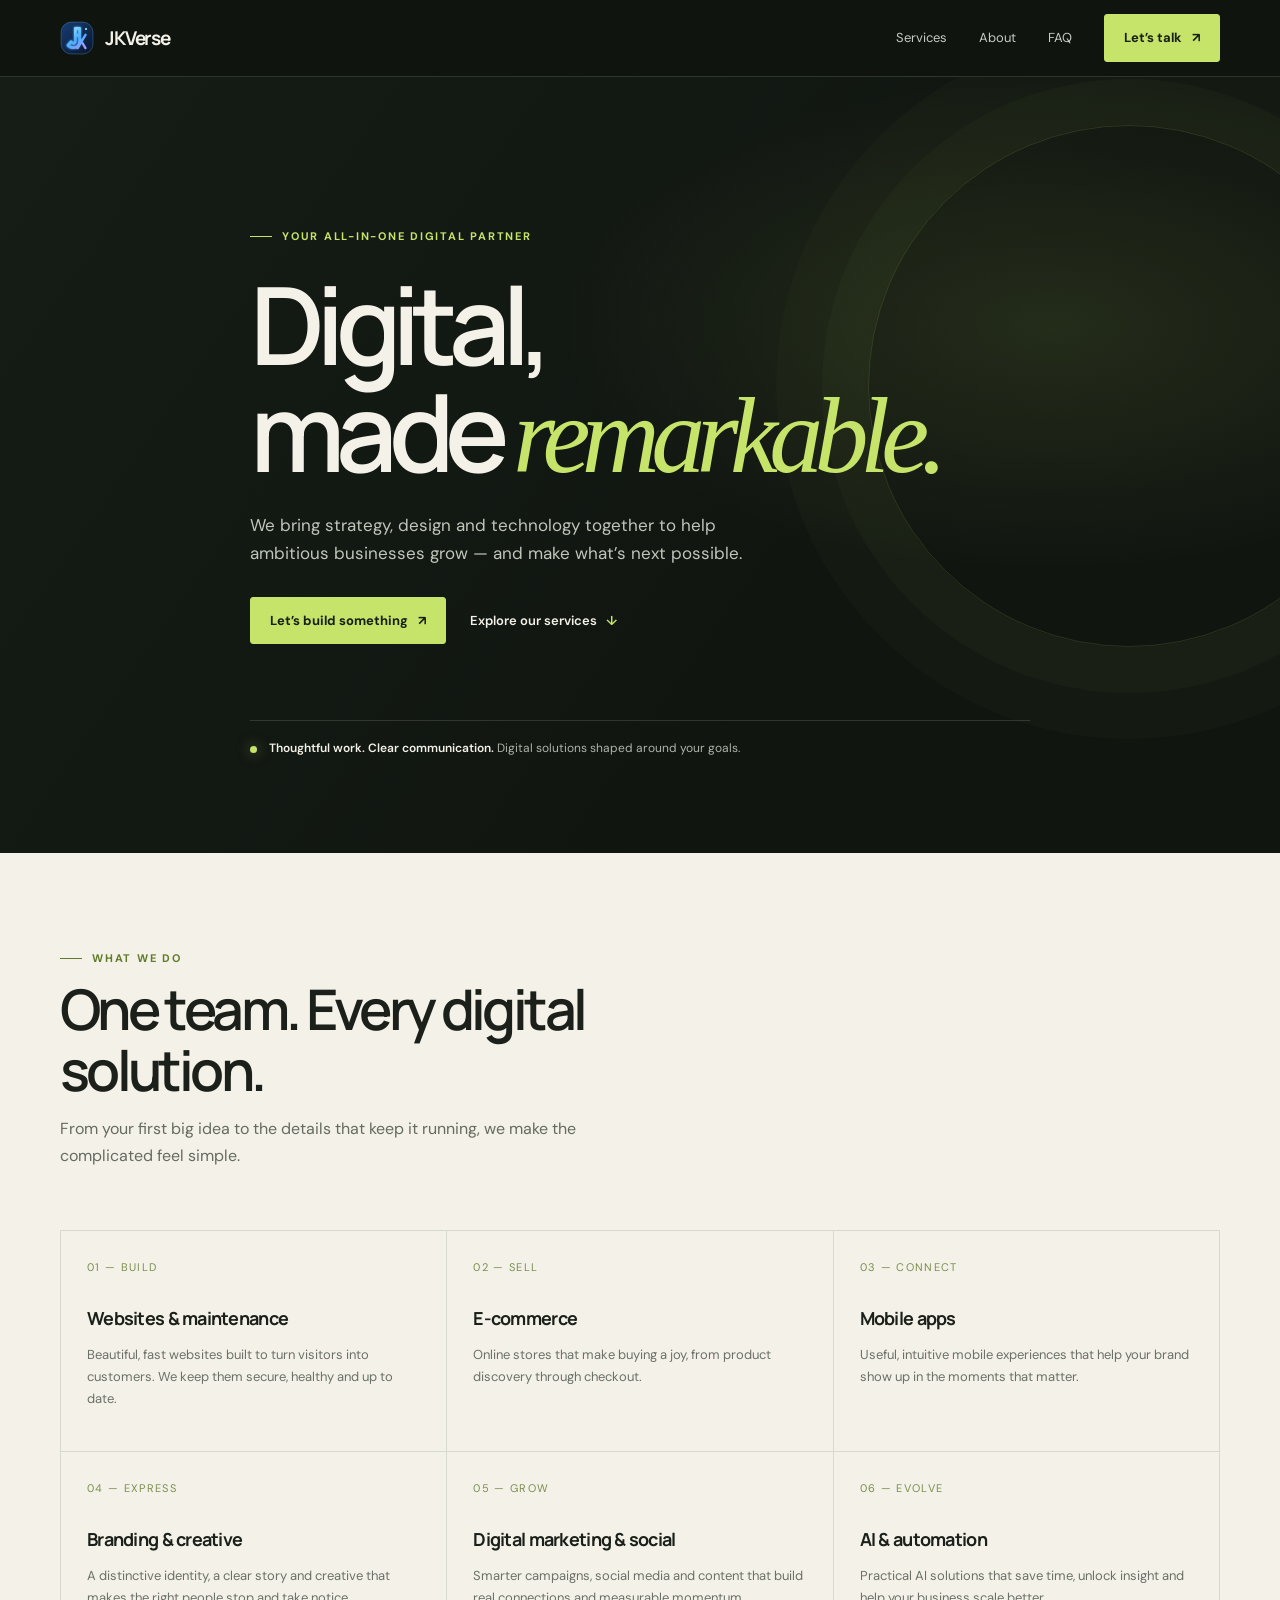
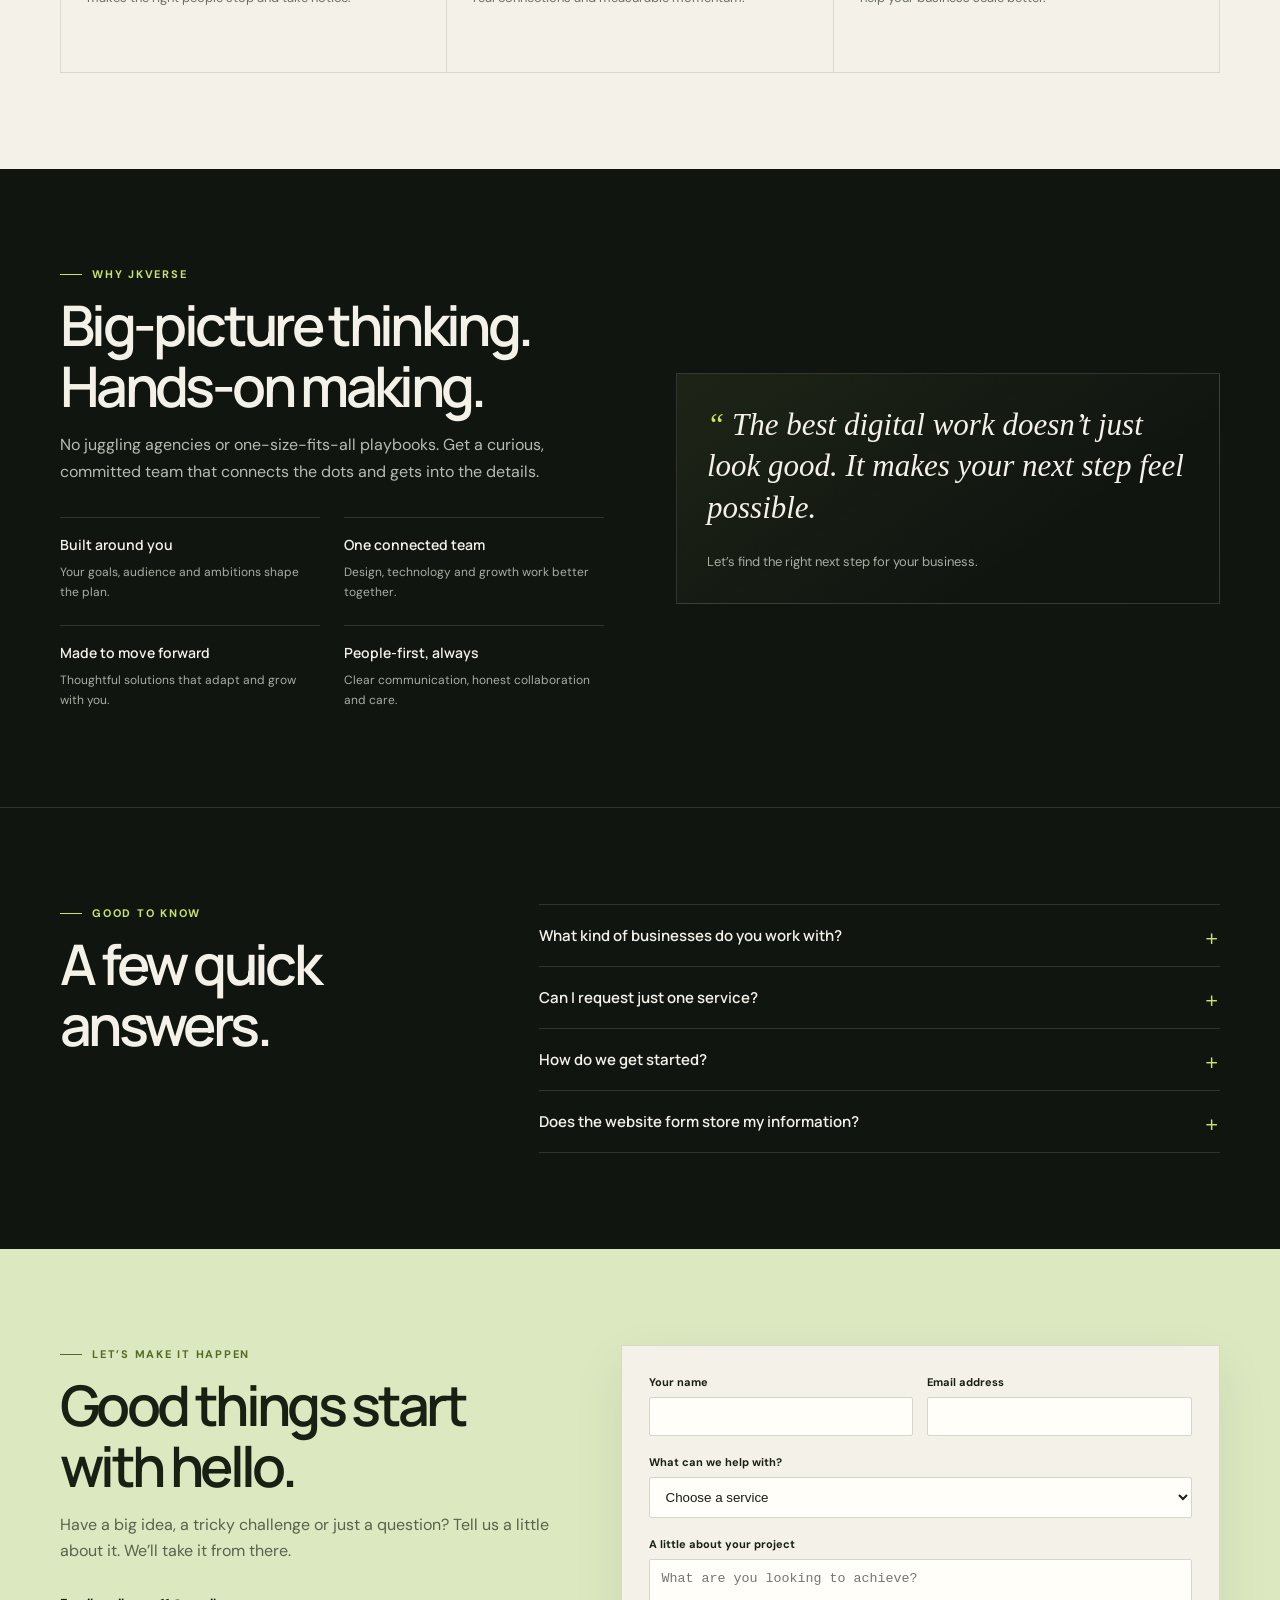
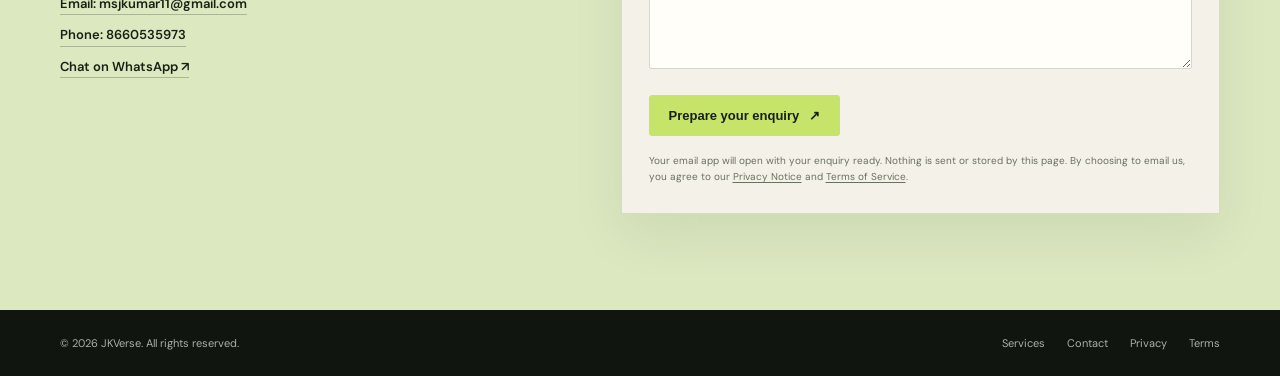
==== commit 30dd281b: "Give JKVerse homepage a more premium, client-focused design" ====
--- a/index.html
+++ b/index.html
@@ -3,92 +3,98 @@
 <head>
   <meta charset="utf-8">
   <meta name="viewport" content="width=device-width, initial-scale=1">
-  <meta name="theme-color" content="#101813">
-  <meta name="description" content="Thoughtful digital experiences for ambitious businesses. Explore JKVerse services and share a project brief to start a conversation.">
-  <title>JKVerse — Digital, with direction</title>
-  <link rel="icon" href="assets/jkverse-mark.svg" type="image/svg+xml">
+  <meta name="theme-color" content="#101510">
+  <meta name="description" content="JKVerse helps businesses grow with websites, e-commerce, mobile apps, branding, digital marketing and practical AI solutions.">
+  <meta property="og:title" content="JKVerse — Digital, made remarkable.">
+  <meta property="og:description" content="Strategy, design and technology together. One digital partner for what’s next.">
+  <meta property="og:type" content="website">
+  <title>JKVerse — Digital, made remarkable.</title>
+  <link rel="icon" type="image/svg+xml" href="assets/jkverse-mark.svg">
   <link rel="preconnect" href="https://fonts.googleapis.com">
   <link rel="preconnect" href="https://fonts.gstatic.com" crossorigin>
   <link href="https://fonts.googleapis.com/css2?family=DM+Sans:wght@400;500;600;700&family=Manrope:wght@400;500;600;700;800&display=swap" rel="stylesheet">
   <style>
-    :root{--ink:#101813;--muted:#66716a;--paper:#f7f8f4;--white:#fff;--line:#e4e9e1;--green:#c7f36b;--green-dark:#a8da4f;--dark:#111b16;--max:1160px;--radius:22px}
-    *{box-sizing:border-box}html{scroll-behavior:smooth;scroll-padding-top:92px}body{margin:0;background:var(--paper);color:var(--ink);font-family:'DM Sans',sans-serif;-webkit-font-smoothing:antialiased}a{color:inherit;text-decoration:none}button,input,select,textarea{font:inherit}button,a{-webkit-tap-highlight-color:transparent}.wrap{width:min(var(--max),calc(100% - 48px));margin-inline:auto}.eyebrow{display:flex;align-items:center;gap:10px;font-size:12px;font-weight:700;letter-spacing:.13em;text-transform:uppercase}.eyebrow:before{content:'';width:22px;height:2px;background:var(--green-dark)}
-    .header{position:sticky;top:0;z-index:20;background:rgba(247,248,244,.9);backdrop-filter:blur(16px);border-bottom:1px solid rgba(16,24,19,.07)}.nav{height:76px;display:flex;align-items:center;justify-content:space-between}.brand{display:inline-flex;align-items:center;gap:10px;font-family:Manrope,sans-serif;font-weight:800;font-size:19px;letter-spacing:-.06em}.brand img{width:37px;height:37px}.brand span{color:#708075;font-weight:500}.nav-links{display:flex;align-items:center;gap:34px;font-size:13px;font-weight:600;color:#445048}.nav-links a:hover,.text-link:hover{color:#598c1f}.nav-cta{padding:12px 17px;border-radius:999px;background:var(--ink);color:#fff!important;transition:background .2s,transform .2s}.nav-cta:hover{background:#26382d;transform:translateY(-1px)}.menu-toggle{display:none;border:0;background:transparent;padding:10px;color:var(--ink)}
-    .hero{position:relative;overflow:hidden;padding:74px 0 74px;background:var(--paper)}.hero:after{content:'';position:absolute;z-index:0;width:570px;height:570px;right:-170px;top:-210px;border-radius:50%;background:radial-gradient(circle,rgba(199,243,107,.24),rgba(199,243,107,0) 69%);pointer-events:none}.hero-grid{position:relative;z-index:1;display:grid;grid-template-columns:1.04fr .96fr;align-items:center;gap:55px}.hero-copy{padding:22px 0}.hero .eyebrow{color:#56645a}.hero h1{max-width:680px;margin:24px 0 20px;font-family:Manrope,sans-serif;font-weight:600;font-size:clamp(54px,7vw,87px);line-height:.99;letter-spacing:-.075em}.hero h1 em{font-style:normal;color:#6b9b30}.hero-copy>p{max-width:525px;margin:0;color:#626e65;font-size:17px;line-height:1.75}.hero-actions{display:flex;align-items:center;gap:22px;margin-top:32px}.button{display:inline-flex;align-items:center;justify-content:center;gap:10px;min-height:50px;padding:0 20px;border:0;border-radius:999px;background:var(--green);font-size:14px;font-weight:700;transition:transform .2s,background .2s;cursor:pointer}.button:hover{background:var(--green-dark);transform:translateY(-2px)}.button svg{width:16px;height:16px}.text-link{font-size:14px;font-weight:700;transition:color .2s}.proof{display:flex;align-items:center;gap:11px;margin-top:43px;color:#758078;font-size:12px}.proof-dots{display:flex}.proof-dots i{width:8px;height:8px;border-radius:50%;margin-right:4px;background:#a6cf63}.proof-dots i:nth-child(2){background:#6e9a43}.proof-dots i:nth-child(3){background:#d8e6c6}
-    .visual{position:relative;min-height:460px;display:flex;align-items:center;justify-content:center}.visual-card{position:relative;width:min(100%,480px);height:416px;border-radius:28px;background:#17231c;overflow:hidden;box-shadow:0 30px 80px rgba(20,35,25,.17)}.visual-card:before{content:'';position:absolute;inset:0;background:radial-gradient(ellipse at 74% 21%,rgba(199,243,107,.24),transparent 38%),linear-gradient(145deg,#24382b 0%,#111b16 68%)}.orb{position:absolute;width:250px;height:250px;top:54px;right:43px;border-radius:50%;background:radial-gradient(circle at 35% 30%,#e0ff99,#9ccc54 42%,#507735 73%,#27391f);box-shadow:inset -23px -25px 55px rgba(10,30,17,.4),0 25px 70px rgba(159,222,77,.18)}.orb:after{content:'';position:absolute;inset:17px;border:1px solid rgba(255,255,255,.25);border-radius:50%}.orbit{position:absolute;width:330px;height:120px;top:120px;right:6px;border:1px solid rgba(220,255,176,.38);border-radius:50%;transform:rotate(-30deg)}.orbit:after{content:'';position:absolute;width:8px;height:8px;top:12px;right:34px;background:#e4ffb4;border-radius:50%;box-shadow:0 0 17px #e4ffb4}.visual-label{position:absolute;top:27px;left:28px;color:rgba(255,255,255,.57);font-size:10px;letter-spacing:.16em;text-transform:uppercase}.visual-caption{position:absolute;left:29px;bottom:28px;color:white}.visual-caption strong{display:block;font-family:Manrope,sans-serif;font-size:24px;letter-spacing:-.05em}.visual-caption span{display:block;margin-top:5px;color:rgba(255,255,255,.55);font-size:12px}.float-card{position:absolute;right:-8px;bottom:32px;width:196px;padding:17px 18px;border:1px solid rgba(16,24,19,.06);border-radius:16px;background:#fff;box-shadow:0 15px 40px rgba(20,35,25,.1)}.float-card small{display:block;color:#78837a;font-size:10px;text-transform:uppercase;letter-spacing:.12em}.float-card strong{display:block;margin-top:7px;font-family:Manrope,sans-serif;font-size:15px}.float-card span{display:flex;align-items:center;gap:6px;margin-top:8px;color:#5e8e2c;font-size:11px;font-weight:700}.float-card span:before{content:'';width:6px;height:6px;background:#91c44c;border-radius:50%}
-    .trust{padding:28px 0 34px;border-top:1px solid var(--line);border-bottom:1px solid var(--line)}.trust-inner{display:flex;align-items:center;justify-content:space-between;gap:25px}.trust-label{max-width:150px;color:#7a857c;font-size:11px;line-height:1.6}.capabilities{display:flex;flex-wrap:wrap;justify-content:flex-end;gap:10px}.capabilities span{padding:10px 14px;border:1px solid #e0e6dd;border-radius:999px;color:#4e5a51;font-size:12px;font-weight:600}
-    .section{padding:104px 0}.section-head{display:flex;align-items:end;justify-content:space-between;gap:30px;margin-bottom:42px}.section h2{max-width:650px;margin:15px 0 0;font-family:Manrope,sans-serif;font-size:clamp(36px,5vw,57px);font-weight:600;line-height:1.06;letter-spacing:-.065em}.section-intro{max-width:340px;margin:0 0 3px;color:var(--muted);font-size:14px;line-height:1.75}.service-grid{display:grid;grid-template-columns:repeat(3,1fr);gap:14px}.service{min-height:232px;padding:25px;border:1px solid var(--line);border-radius:18px;background:rgba(255,255,255,.58);transition:transform .2s,border-color .2s,background .2s}.service:hover{transform:translateY(-4px);border-color:#c8d8b8;background:#fff}.service-icon{width:42px;height:42px;display:grid;place-items:center;border-radius:13px;background:#edf5e3;color:#4f7925}.service-icon svg{width:21px;height:21px}.service h3{margin:22px 0 8px;font-family:Manrope,sans-serif;font-size:18px;letter-spacing:-.04em}.service p{margin:0;color:#737e75;font-size:13px;line-height:1.7}
-    .approach{padding:0 0 104px}.approach-panel{display:grid;grid-template-columns:.85fr 1.15fr;gap:50px;align-items:center;padding:56px;border-radius:26px;background:#eaf1e4}.approach-copy h2{margin:17px 0 13px;font-family:Manrope,sans-serif;font-size:clamp(34px,4.5vw,51px);font-weight:600;line-height:1.04;letter-spacing:-.065em}.approach-copy p{max-width:380px;color:#657168;font-size:14px;line-height:1.75}.steps{display:grid;grid-template-columns:1fr 1fr;gap:12px}.step{padding:20px;border:1px solid rgba(16,24,19,.08);border-radius:16px;background:rgba(255,255,255,.65)}.step span{color:#78974e;font-size:11px;font-weight:700;letter-spacing:.1em}.step h3{margin:10px 0 6px;font-family:Manrope,sans-serif;font-size:16px;letter-spacing:-.04em}.step p{margin:0;color:#737e75;font-size:12px;line-height:1.65}
-    .contact{padding:0 0 100px}.contact-panel{display:grid;grid-template-columns:.82fr 1.18fr;gap:60px;padding:58px;border-radius:28px;background:var(--dark);color:white}.contact-copy{padding:8px 0}.contact-copy .eyebrow{color:#b4c3b6}.contact-copy h2{margin:18px 0 15px;font-family:Manrope,sans-serif;font-size:clamp(38px,5vw,58px);font-weight:600;line-height:1.03;letter-spacing:-.07em}.contact-copy>p{max-width:365px;color:#aab8ad;font-size:14px;line-height:1.75}.contact-details{display:grid;gap:13px;margin-top:34px}.contact-details a{width:fit-content;color:#dce7dc;font-size:13px}.contact-details a:hover{color:var(--green)}.contact-form{padding:27px;border-radius:19px;background:#fff;color:var(--ink)}.form-grid{display:grid;grid-template-columns:1fr 1fr;gap:14px}.field{display:grid;gap:7px}.field.full{grid-column:1/-1}.field label{font-size:11px;font-weight:700;color:#4d5a50}.field input,.field select,.field textarea{width:100%;border:1px solid #e1e7df;border-radius:10px;background:#fbfcfa;padding:12px 13px;color:var(--ink);font-size:13px;outline:none;transition:border-color .2s,box-shadow .2s}.field input:focus,.field select:focus,.field textarea:focus{border-color:#91b960;box-shadow:0 0 0 3px rgba(145,185,96,.15)}.field textarea{min-height:94px;resize:vertical}.field input::placeholder,.field textarea::placeholder{color:#a1aaa2}.form-bottom{display:flex;align-items:center;justify-content:space-between;gap:15px;margin-top:17px}.form-note{max-width:225px;color:#7a857c;font-size:10px;line-height:1.55}.form-bottom .button{flex:none;font-size:12px;padding:0 16px}.form-message{display:none;margin:12px 0 0;color:#4d7526;font-size:12px;line-height:1.5}.footer{padding:24px 0 30px;border-top:1px solid var(--line)}.footer-inner{display:flex;align-items:center;justify-content:space-between;gap:20px}.footer-copy{color:#808a82;font-size:11px}.footer-links{display:flex;gap:20px;color:#68746a;font-size:11px}.footer-links a:hover{color:#3f7021}
-    @media(max-width:850px){.hero-grid{grid-template-columns:1fr;gap:25px}.hero-copy{padding:10px 0 0}.visual{min-height:410px}.visual-card{max-width:540px}.hero h1{max-width:660px}.section-head{align-items:flex-start;flex-direction:column}.section-intro{max-width:500px}.approach-panel{grid-template-columns:1fr;gap:25px;padding:40px}.contact-panel{grid-template-columns:1fr;gap:34px;padding:40px}.contact-copy>p{max-width:520px}.contact-details{display:flex;flex-wrap:wrap;gap:20px}.service-grid{grid-template-columns:repeat(2,1fr)}}
-    @media(max-width:600px){.wrap{width:min(var(--max),calc(100% - 36px))}.nav{height:66px}.nav-links{display:none;position:absolute;top:65px;left:0;right:0;padding:15px 20px 20px;background:var(--paper);border-bottom:1px solid var(--line);flex-direction:column;align-items:stretch;gap:0}.nav-links.open{display:flex}.nav-links a{padding:13px 4px}.nav-links .nav-cta{margin-top:8px;text-align:center;padding:13px}.menu-toggle{display:inline-flex}.hero{padding:47px 0 50px}.hero h1{font-size:clamp(50px,13vw,70px)}.hero-copy>p{font-size:15px}.hero-actions{gap:17px}.visual{min-height:340px}.visual-card{height:320px;border-radius:22px}.orb{width:190px;height:190px;top:46px;right:23px}.orbit{width:255px;top:110px;right:-1px}.float-card{right:-2px;bottom:10px;width:171px;padding:14px}.visual-caption{left:21px;bottom:21px}.visual-caption strong{font-size:21px}.trust-inner{align-items:flex-start;flex-direction:column}.trust-label{max-width:none}.capabilities{justify-content:flex-start}.capabilities span{font-size:11px;padding:9px 11px}.section{padding:76px 0}.section h2{font-size:39px}.section-head{margin-bottom:28px}.service-grid{grid-template-columns:1fr}.service{min-height:0;padding:22px}.service h3{margin-top:17px}.approach{padding-bottom:76px}.approach-panel{padding:28px 22px}.steps{grid-template-columns:1fr}.contact{padding-bottom:72px}.contact-panel{padding:29px 20px;gap:25px}.contact-copy h2{font-size:43px}.contact-form{padding:19px 15px}.form-grid{grid-template-columns:1fr}.field.full{grid-column:auto}.form-bottom{align-items:flex-start;flex-direction:column}.form-note{max-width:100%;order:2}.footer-inner{align-items:flex-start;flex-direction:column}.footer-links{flex-wrap:wrap;gap:15px}.proof{margin-top:30px}}
-    @media(prefers-reduced-motion:reduce){*,*::before,*::after{scroll-behavior:auto!important;transition:none!important}}
+    :root{color-scheme:dark;--ink:#101510;--panel:#171e18;--paper:#f4f1e8;--muted:#a9aea3;--accent:#c6e36a;--line:rgba(244,241,232,.14);--width:1160px;--serif:Georgia,"Times New Roman",serif}
+    *{box-sizing:border-box}html{scroll-behavior:smooth;scroll-padding-top:88px}body{margin:0;background:var(--ink);color:var(--paper);font:16px/1.65 "DM Sans",system-ui,-apple-system,"Segoe UI",sans-serif;-webkit-font-smoothing:antialiased}a{color:inherit;text-decoration:none}a:focus-visible,button:focus-visible,input:focus-visible,select:focus-visible,textarea:focus-visible,summary:focus-visible{outline:2px solid var(--accent);outline-offset:4px}.wrap{width:min(var(--width),calc(100% - 48px));margin-inline:auto}.skip-link{position:absolute;left:16px;top:-60px;z-index:5;padding:10px 14px;background:var(--accent);color:var(--ink)}.skip-link:focus{top:12px}
+    header{position:sticky;top:0;z-index:3;background:rgba(16,21,16,.91);backdrop-filter:blur(16px);border-bottom:1px solid var(--line)}.nav{min-height:76px;display:flex;align-items:center;justify-content:space-between;gap:24px}.brand{display:inline-flex;align-items:center;gap:11px;font:700 19px/1 Manrope,sans-serif;letter-spacing:-.06em}.brand img{width:34px;height:34px}.nav-links{display:flex;align-items:center;gap:32px;color:#c7cbc1;font-size:13px}.nav-links>a:not(.button):hover,.footer-links a:hover{color:var(--accent)}.button{display:inline-flex;justify-content:center;align-items:center;gap:10px;padding:12px 19px;border:1px solid var(--accent);border-radius:3px;background:var(--accent);color:#182012;font-size:13px;font-weight:700;transition:transform .2s,background .2s,color .2s}.button:hover{transform:translateY(-2px);background:#d6ef8d}.button-outline{background:transparent;color:var(--paper);border-color:var(--line)}.button-outline:hover{background:var(--paper);color:var(--ink)}
+    .hero{position:relative;overflow:hidden;padding:clamp(82px,12vw,150px) 0 94px;background:radial-gradient(ellipse at 82% 32%,rgba(198,227,106,.11),transparent 33%),linear-gradient(125deg,#151d16 0%,var(--ink) 65%)}.hero:after{content:"";position:absolute;right:-110px;top:48px;width:min(42vw,520px);aspect-ratio:1;border:1px solid rgba(198,227,106,.14);border-radius:50%;box-shadow:0 0 0 46px rgba(198,227,106,.025),0 0 0 92px rgba(198,227,106,.02);pointer-events:none}.hero-content{position:relative;z-index:1;max-width:780px}.eyebrow{display:flex;align-items:center;gap:10px;color:var(--accent);font-size:11px;font-weight:700;letter-spacing:.16em;text-transform:uppercase}.eyebrow:before{content:"";width:22px;height:1px;background:currentColor}h1,h2,h3,p{margin-top:0}h1,h2,h3{font-family:Manrope,"DM Sans",sans-serif}h1{max-width:800px;margin:26px 0 21px;font-size:clamp(54px,9vw,108px);line-height:.99;letter-spacing:-.085em;font-weight:600}h1 span{font-family:var(--serif);font-weight:400;font-style:italic;letter-spacing:-.08em;color:var(--accent)}.hero p{max-width:520px;margin-bottom:30px;color:#c1c6bb;font-size:17px}.actions{display:flex;align-items:center;gap:24px;flex-wrap:wrap}.text-link{font-size:13px;font-weight:600;color:var(--paper)}.text-link span{color:var(--accent);margin-left:6px}.hero-note{margin-top:76px;padding-top:18px;border-top:1px solid var(--line);display:flex;align-items:center;gap:12px;color:#aeb5a8;font-size:12px}.hero-note b{color:var(--paper);font-weight:600}.status-dot{width:7px;height:7px;border-radius:50%;background:var(--accent);box-shadow:0 0 14px rgba(198,227,106,.55)}
+    main section{padding:96px 0}.services{background:var(--paper);color:#1b211a}.services .eyebrow{color:#607b29}.section-heading{display:flex;align-items:flex-end;justify-content:space-between;gap:28px}.section-heading>div{max-width:650px}h2{margin:12px 0 16px;font-size:clamp(34px,5vw,56px);line-height:1.08;letter-spacing:-.065em;font-weight:600}.intro{max-width:610px;color:#687066}.services .intro{color:#656b61}.grid{display:grid;grid-template-columns:repeat(3,1fr);gap:1px;margin-top:45px;background:#d7d9ce;border:1px solid #d7d9ce}.card{min-height:220px;padding:27px 26px;background:var(--paper);transition:background .2s,transform .2s}.card:hover{position:relative;z-index:1;background:#fffef9;transform:translateY(-3px)}.card-number{display:block;margin-bottom:28px;color:#7a8e4d;font-size:11px;letter-spacing:.12em}.card h3{margin:0 0 10px;font-size:18px;letter-spacing:-.04em}.card p{margin:0;color:#6b7168;font-size:13px;line-height:1.7}
+    .about-grid{display:grid;grid-template-columns:1fr 1fr;gap:72px;align-items:center}.about-grid .intro{color:#b6bdb0}.about-aside{padding:30px;border:1px solid var(--line);background:linear-gradient(145deg,rgba(198,227,106,.075),transparent 70%)}.about-aside .quote{margin:0 0 22px;font:italic clamp(22px,3vw,31px)/1.35 var(--serif);color:var(--paper)}.about-aside .quote-mark{color:var(--accent)}.about-aside p{margin:0;color:var(--muted);font-size:13px}.points{display:grid;grid-template-columns:1fr 1fr;gap:22px 24px;margin-top:32px}.point{border-top:1px solid var(--line);padding-top:14px}.point strong{font:600 14px Manrope,sans-serif}.point p{margin:5px 0 0;color:var(--muted);font-size:12px}
+    .faq-section{border-top:1px solid var(--line)}.faq-layout{display:grid;grid-template-columns:.75fr 1.25fr;gap:70px}.faq-list{border-top:1px solid var(--line)}details{border-bottom:1px solid var(--line)}summary{position:relative;padding:20px 34px 20px 0;list-style:none;font:600 15px Manrope,sans-serif;cursor:pointer}summary::-webkit-details-marker{display:none}summary:after{content:"+";position:absolute;right:2px;top:17px;color:var(--accent);font-size:23px;font-weight:400}details[open] summary:after{content:"−"}details p{max-width:650px;margin:0;padding:0 30px 20px 0;color:var(--muted);font-size:13px}
+    .contact{background:#dce8c0;color:#182014}.contact .eyebrow{color:#536c24}.contact-grid{display:grid;grid-template-columns:.9fr 1.1fr;gap:70px;align-items:start}.contact .intro{color:#57634a}.contact-links{display:grid;gap:9px;margin-top:28px;font-size:13px;font-weight:600}.contact-links a{width:fit-content;border-bottom:1px solid rgba(24,32,20,.25)}.contact-links a:hover{border-color:#182014}.form{display:grid;gap:17px;padding:27px;background:#f4f1e8;border:1px solid rgba(24,32,20,.12);box-shadow:0 20px 50px rgba(24,32,20,.08)}.form-row{display:grid;grid-template-columns:1fr 1fr;gap:14px}.form label{display:block;margin-bottom:6px;font-size:11px;font-weight:700}.form input,.form select,.form textarea{width:100%;padding:11px 12px;border:1px solid #d4d7cb;border-radius:2px;background:#fffef9;color:#182014;font:13px inherit}.form textarea{min-height:110px;resize:vertical}.form .button{justify-self:start}.form-note{margin:0;color:#68715e;font-size:10px}.form-note a{text-decoration:underline;text-underline-offset:2px}
+    footer{padding:24px 0;color:#aab1a5;font-size:11px}.footer-inner{display:flex;align-items:center;justify-content:space-between;gap:20px}.footer-links{display:flex;gap:22px}
+    @media(max-width:760px){.wrap{width:min(var(--width),calc(100% - 36px))}.nav{min-height:68px}.nav-links{gap:17px}.hero{padding-top:92px}.hero:after{right:-190px;top:130px}.hero-note{margin-top:56px}.section-heading{display:block}.grid{grid-template-columns:repeat(2,1fr)}.about-grid,.contact-grid,.faq-layout{grid-template-columns:1fr;gap:34px}.about-aside{max-width:600px}.faq-layout{gap:14px}}
+    @media(max-width:500px){.wrap{width:calc(100% - 32px)}.nav{align-items:flex-start;flex-direction:column;padding:13px 0;gap:13px}.nav-links{width:100%;justify-content:space-between;gap:8px;font-size:11px}.nav-links .button{padding:9px 12px}.brand{font-size:18px}.hero{padding:78px 0 66px}h1{font-size:clamp(49px,15vw,72px)}.hero p{font-size:15px}.actions{gap:16px}.actions .button{width:100%}.hero-note{margin-top:42px}.hero-note span:last-child{font-size:11px}.hero-note b{display:block}.hero-note{align-items:flex-start}main section{padding:68px 0}.grid{grid-template-columns:1fr;margin-top:30px}.card{min-height:unset;padding:22px}.card-number{margin-bottom:16px}.points,.form-row{grid-template-columns:1fr}.form{padding:19px}.footer-inner{align-items:flex-start;flex-direction:column}.footer-links{flex-wrap:wrap;gap:16px}}
+    @media(prefers-reduced-motion:reduce){html{scroll-behavior:auto}*,*::before,*::after{transition:none!important}}
   </style>
 </head>
 <body>
-  <header class="header">
-    <nav class="nav wrap" aria-label="Main navigation">
-      <a class="brand" href="#home" aria-label="JKVerse home"><img src="assets/jkverse-mark.svg" alt=""><div>JK<span>Verse</span></div></a>
-      <button class="menu-toggle" type="button" aria-label="Open menu" aria-expanded="false"><svg width="23" height="23" viewBox="0 0 24 24" fill="none" stroke="currentColor" stroke-width="1.7"><path d="M4 7h16M4 12h16M4 17h16"/></svg></button>
-      <div class="nav-links"><a href="#services">Services</a><a href="#approach">Our approach</a><a href="#contact">About</a><a class="nav-cta" href="#contact">Start a project <span aria-hidden="true">↗</span></a></div>
-    </nav>
-  </header>
-  <main>
-    <section class="hero" id="home">
-      <div class="hero-grid wrap">
-        <div class="hero-copy">
-          <div class="eyebrow">A digital partner for what's next</div>
-          <h1>Make your next move <em>matter.</em></h1>
-          <p>We bring thoughtful design and technology together to help ambitious businesses build a stronger digital presence—and turn good ideas into meaningful progress.</p>
-          <div class="hero-actions"><a class="button" href="#contact">Tell us what you have in mind <svg viewBox="0 0 20 20" fill="none" stroke="currentColor" stroke-width="1.7"><path d="M4 10h12M10 4l6 6-6 6"/></svg></a><a class="text-link" href="#services">Explore what we do <span aria-hidden="true">↓</span></a></div>
-          <div class="proof"><span class="proof-dots"><i></i><i></i><i></i></span><span>Clear thinking. Considered craft. Real collaboration.</span></div>
-        </div>
-        <div class="visual" aria-label="Abstract green sphere representing ideas in motion">
-          <div class="visual-card"><div class="visual-label">Ideas into impact · JKVerse</div><div class="orb"></div><div class="orbit"></div><div class="visual-caption"><strong>Built around your next.</strong><span>Digital experiences with purpose.</span></div></div>
-          <div class="float-card"><small>Your next chapter</small><strong>Starts with a conversation.</strong><span>Let's make it count</span></div>
+  <a class="skip-link" href="#main">Skip to content</a>
+  <header><div class="wrap nav">
+    <a class="brand" href="#home" aria-label="JKVerse home"><img src="assets/jkverse-mark.svg" alt="">JKVerse</a>
+    <nav class="nav-links" aria-label="Main navigation"><a href="#services">Services</a><a href="#about">About</a><a href="#faq">FAQ</a><a class="button" href="#contact">Let’s talk <span aria-hidden="true">↗</span></a></nav>
+  </div></header>
+  <main id="main">
+    <section class="hero" id="home"><div class="wrap hero-content">
+      <div class="eyebrow">Your all-in-one digital partner</div>
+      <h1>Digital,<br>made <span>remarkable.</span></h1>
+      <p>We bring strategy, design and technology together to help ambitious businesses grow — and make what’s next possible.</p>
+      <div class="actions"><a class="button" href="#contact">Let’s build something <span aria-hidden="true">↗</span></a><a class="text-link" href="#services">Explore our services <span aria-hidden="true">↓</span></a></div>
+      <div class="hero-note"><span class="status-dot" aria-hidden="true"></span><span><b>Thoughtful work. Clear communication.</b> Digital solutions shaped around your goals.</span></div>
+    </div></section>
+    <section class="services" id="services"><div class="wrap">
+      <div class="section-heading"><div><div class="eyebrow">What we do</div><h2>One team. Every digital solution.</h2><p class="intro">From your first big idea to the details that keep it running, we make the complicated feel simple.</p></div></div>
+      <div class="grid">
+        <article class="card"><span class="card-number">01 — BUILD</span><h3>Websites &amp; maintenance</h3><p>Beautiful, fast websites built to turn visitors into customers. We keep them secure, healthy and up to date.</p></article>
+        <article class="card"><span class="card-number">02 — SELL</span><h3>E-commerce</h3><p>Online stores that make buying a joy, from product discovery through checkout.</p></article>
+        <article class="card"><span class="card-number">03 — CONNECT</span><h3>Mobile apps</h3><p>Useful, intuitive mobile experiences that help your brand show up in the moments that matter.</p></article>
+        <article class="card"><span class="card-number">04 — EXPRESS</span><h3>Branding &amp; creative</h3><p>A distinctive identity, a clear story and creative that makes the right people stop and take notice.</p></article>
+        <article class="card"><span class="card-number">05 — GROW</span><h3>Digital marketing &amp; social</h3><p>Smarter campaigns, social media and content that build real connections and measurable momentum.</p></article>
+        <article class="card"><span class="card-number">06 — EVOLVE</span><h3>AI &amp; automation</h3><p>Practical AI solutions that save time, unlock insight and help your business scale better.</p></article>
+      </div>
+    </div></section>
+    <section id="about"><div class="wrap about-grid">
+      <div><div class="eyebrow">Why JKVerse</div><h2>Big-picture thinking. Hands-on making.</h2><p class="intro">No juggling agencies or one-size-fits-all playbooks. Get a curious, committed team that connects the dots and gets into the details.</p>
+        <div class="points">
+          <div class="point"><strong>Built around you</strong><p>Your goals, audience and ambitions shape the plan.</p></div>
+          <div class="point"><strong>One connected team</strong><p>Design, technology and growth work better together.</p></div>
+          <div class="point"><strong>Made to move forward</strong><p>Thoughtful solutions that adapt and grow with you.</p></div>
+          <div class="point"><strong>People-first, always</strong><p>Clear communication, honest collaboration and care.</p></div>
         </div>
       </div>
-    </section>
-    <section class="trust"><div class="trust-inner wrap"><div class="trust-label">The right expertise for every part of your digital journey.</div><div class="capabilities"><span>Websites &amp; platforms</span><span>E-commerce</span><span>Mobile apps</span><span>Brand &amp; creative</span><span>Digital growth</span><span>AI solutions</span></div></div></section>
-    <section class="section" id="services"><div class="wrap">
-      <div class="section-head"><div><div class="eyebrow">What we can build together</div><h2>One partner. A world of possibility.</h2></div><p class="section-intro">From your first digital storefront to your next big idea, we bring the right mix of creativity and capability to move it forward.</p></div>
-      <div class="service-grid">
-        <article class="service"><div class="service-icon"><svg viewBox="0 0 24 24" fill="none" stroke="currentColor" stroke-width="1.6"><rect x="3" y="4" width="18" height="16" rx="2"/><path d="M3 9h18M8 4v5"/></svg></div><h3>Web development</h3><p>Fast, responsive websites and digital platforms designed around your goals and your customers.</p></article>
-        <article class="service"><div class="service-icon"><svg viewBox="0 0 24 24" fill="none" stroke="currentColor" stroke-width="1.6"><path d="M3 4h2l2.2 11.2a2 2 0 0 0 2 1.6h8.7a2 2 0 0 0 2-1.6L21 8H6"/><circle cx="10" cy="20" r="1"/><circle cx="18" cy="20" r="1"/></svg></div><h3>E-commerce</h3><p>Shopping experiences that make it easier for customers to discover, trust, and buy from you.</p></article>
-        <article class="service"><div class="service-icon"><svg viewBox="0 0 24 24" fill="none" stroke="currentColor" stroke-width="1.6"><rect x="6" y="2.5" width="12" height="19" rx="2.5"/><path d="M10 5h4M10 18.5h4"/></svg></div><h3>Mobile apps</h3><p>Useful, intuitive mobile experiences that keep your product close to the people who need it.</p></article>
-        <article class="service"><div class="service-icon"><svg viewBox="0 0 24 24" fill="none" stroke="currentColor" stroke-width="1.6"><path d="M12 3 14.5 9.5 21 12l-6.5 2.5L12 21l-2.5-6.5L3 12l6.5-2.5L12 3Z"/></svg></div><h3>Brand &amp; creative</h3><p>A distinctive identity and compelling visual language that help your business stand apart.</p></article>
-        <article class="service"><div class="service-icon"><svg viewBox="0 0 24 24" fill="none" stroke="currentColor" stroke-width="1.6"><path d="M3 17 9 11l4 4 8-9"/><path d="M15 6h6v6"/></svg></div><h3>Digital marketing</h3><p>Practical digital campaigns and social content to help you reach the right audience and grow.</p></article>
-        <article class="service"><div class="service-icon"><svg viewBox="0 0 24 24" fill="none" stroke="currentColor" stroke-width="1.6"><path d="M12 3v3m0 12v3M3 12h3m12 0h3M5.6 5.6l2.1 2.1m8.6 8.6 2.1 2.1m0-12.8-2.1 2.1m-8.6 8.6-2.1 2.1"/><circle cx="12" cy="12" r="5"/><path d="m10.5 12 1 1 2-2"/></svg></div><h3>AI &amp; automation</h3><p>Thoughtful AI-powered tools and workflows that simplify work and create room for what's next.</p></article>
+      <aside class="about-aside"><p class="quote"><span class="quote-mark">“</span> The best digital work doesn’t just look good. It makes your next step feel possible.</p><p>Let’s find the right next step for your business.</p></aside>
+    </div></section>
+    <section class="faq-section" id="faq"><div class="wrap faq-layout">
+      <div><div class="eyebrow">Good to know</div><h2>A few quick answers.</h2></div>
+      <div class="faq-list">
+        <details><summary>What kind of businesses do you work with?</summary><p>We work with people and organizations looking for thoughtful digital, creative or technology support. Share your goals and we’ll explore how we can help.</p></details>
+        <details><summary>Can I request just one service?</summary><p>Absolutely. You can get help with a single project or combine services into a broader digital plan shaped around what you need.</p></details>
+        <details><summary>How do we get started?</summary><p>Send an enquiry, email us or start a WhatsApp chat. We’ll learn about your project and discuss sensible next steps.</p></details>
+        <details><summary>Does the website form store my information?</summary><p>No. The form prepares an email in your own email app; it does not send or store information on this website.</p></details>
       </div>
     </div></section>
-    <section class="approach" id="approach"><div class="wrap"><div class="approach-panel"><div class="approach-copy"><div class="eyebrow">Good work starts with listening</div><h2>Built with you, not just for you.</h2><p>No one-size-fits-all playbooks. We get to know your business, shape a clear plan, and work alongside you from first thought to finished experience.</p><a class="text-link" href="#contact">Let's talk about your project <span aria-hidden="true">↗</span></a></div><div class="steps"><article class="step"><span>01 / DISCOVER</span><h3>Start with the why</h3><p>We listen, ask the right questions, and get clear on what success means to you.</p></article><article class="step"><span>02 / PLAN</span><h3>Find the right path</h3><p>We shape a focused proposal with a practical scope, approach, and next steps.</p></article><article class="step"><span>03 / CREATE</span><h3>Make it real</h3><p>We design and build with care, keeping you in the loop at every milestone.</p></article><article class="step"><span>04 / GROW</span><h3>Keep moving forward</h3><p>Launch is a beginning. We can help you maintain, refine, and grow from there.</p></article></div></div></div></section>
-    <section class="contact" id="contact"><div class="wrap"><div class="contact-panel"><div class="contact-copy"><div class="eyebrow">Your next idea starts here</div><h2>Let's make a plan.</h2><p>Tell us a little about what you're looking to do. We'll follow up to learn more and explore the right proposal for your business.</p><div class="contact-details"><a href="mailto:msjkumar11@gmail.com">msjkumar11@gmail.com</a><a href="tel:+918660535973">+91 86605 35973</a><a href="https://wa.me/918660535973" target="_blank" rel="noopener noreferrer">Chat with us on WhatsApp ↗</a></div></div>
-        <form class="contact-form" id="proposal-form">
-          <div class="form-grid">
-            <div class="field"><label for="name">Your name *</label><input id="name" name="name" autocomplete="name" placeholder="Jane Smith" required></div>
-            <div class="field"><label for="email">Work email *</label><input id="email" name="email" type="email" autocomplete="email" placeholder="jane@company.com" required></div>
-            <div class="field"><label for="company">Company</label><input id="company" name="company" autocomplete="organization" placeholder="Your company"></div>
-            <div class="field"><label for="service">What do you need?</label><select id="service" name="service"><option value="Not sure yet">Choose a service</option><option>Website or platform</option><option>E-commerce</option><option>Mobile app</option><option>Brand and creative</option><option>Digital marketing</option><option>AI or automation</option><option>Something else</option></select></div>
-            <div class="field full"><label for="brief">A little about your project *</label><textarea id="brief" name="brief" placeholder="What would you like to achieve? Include any goals, timing, or details that could help us understand your idea." required></textarea></div>
-          </div>
-          <div class="form-bottom"><span class="form-note">Your message opens in your email app so you can review it before sending. No details are stored on this website.</span><button class="button" type="submit">Prepare my enquiry <span aria-hidden="true">↗</span></button></div><p class="form-message" id="form-message" role="status">Your email app should open with your project brief ready to send. If it doesn't, email us at msjkumar11@gmail.com.</p>
-        </form>
-      </div></div></section>
+    <section class="contact" id="contact"><div class="wrap contact-grid">
+      <div><div class="eyebrow">Let’s make it happen</div><h2>Good things start with hello.</h2><p class="intro">Have a big idea, a tricky challenge or just a question? Tell us a little about it. We’ll take it from there.</p>
+        <div class="contact-links"><a href="mailto:msjkumar11@gmail.com">Email: msjkumar11@gmail.com</a><a href="tel:8660535973">Phone: 8660535973</a><a href="https://wa.me/918660535973" target="_blank" rel="noopener noreferrer">Chat on WhatsApp ↗</a></div>
+      </div>
+      <form class="form" id="contact-form">
+        <div class="form-row"><div><label for="name">Your name</label><input id="name" name="name" autocomplete="name" required></div><div><label for="email">Email address</label><input id="email" name="email" type="email" autocomplete="email" required></div></div>
+        <div><label for="service">What can we help with?</label><select id="service" name="service"><option value="">Choose a service</option><option>Website &amp; maintenance</option><option>E-commerce</option><option>Mobile app</option><option>Branding &amp; creative</option><option>Digital marketing &amp; social</option><option>AI &amp; automation</option><option>Something else</option></select></div>
+        <div><label for="message">A little about your project</label><textarea id="message" name="message" placeholder="What are you looking to achieve?"></textarea></div>
+        <button class="button" type="submit">Prepare your enquiry <span aria-hidden="true">↗</span></button>
+        <p class="form-note">Your email app will open with your enquiry ready. Nothing is sent or stored by this page. By choosing to email us, you agree to our <a href="privacy.html">Privacy Notice</a> and <a href="terms.html">Terms of Service</a>.</p>
+      </form>
+    </div></section>
   </main>
-  <footer class="footer"><div class="footer-inner wrap"><a class="brand" href="#home"><img src="assets/jkverse-mark.svg" alt=""><div>JK<span>Verse</span></div></a><div class="footer-copy">© <span id="year"></span> JKVerse. Made for what's next.</div><div class="footer-links"><a href="mailto:msjkumar11@gmail.com">Email</a><a href="https://wa.me/918660535973" target="_blank" rel="noopener noreferrer">WhatsApp</a><a href="#home">Back to top ↑</a></div></div></footer>
+  <footer><div class="wrap footer-inner"><span>© <span id="year"></span> JKVerse. All rights reserved.</span><nav class="footer-links" aria-label="Footer"><a href="#services">Services</a><a href="#contact">Contact</a><a href="privacy.html">Privacy</a><a href="terms.html">Terms</a></nav></div></footer>
   <script>
-    const menuButton=document.querySelector('.menu-toggle');
-    const navLinks=document.querySelector('.nav-links');
-    menuButton.addEventListener('click',()=>{const open=navLinks.classList.toggle('open');menuButton.setAttribute('aria-expanded',String(open));menuButton.setAttribute('aria-label',open?'Close menu':'Open menu')});
-    navLinks.querySelectorAll('a').forEach(link=>link.addEventListener('click',()=>{navLinks.classList.remove('open');menuButton.setAttribute('aria-expanded','false')}));
-    document.getElementById('year').textContent=new Date().getFullYear();
-    document.getElementById('proposal-form').addEventListener('submit',event=>{
+    document.querySelector('#year').textContent = new Date().getFullYear();
+    document.querySelector('#contact-form').addEventListener('submit', event => {
       event.preventDefault();
-      const form=new FormData(event.currentTarget);
-      const subject=`Project enquiry from ${form.get('name')}`;
-      const body=[`Name: ${form.get('name')}`,`Email: ${form.get('email')}`,`Company: ${form.get('company')||'Not provided'}`,`Service: ${form.get('service')}`, '', 'Project brief:', form.get('brief')].join('\n');
-      document.getElementById('form-message').style.display='block';
-      window.location.href=`mailto:msjkumar11@gmail.com?subject=${encodeURIComponent(subject)}&body=${encodeURIComponent(body)}`;
+      const form = new FormData(event.currentTarget);
+      const subject = encodeURIComponent(`JKVerse enquiry — ${form.get('service') || 'New project'}`);
+      const body = encodeURIComponent(`Name: ${form.get('name')}\nEmail: ${form.get('email')}\nService: ${form.get('service') || 'Not specified'}\n\nProject details:\n${form.get('message') || 'Not provided'}`);
+      window.location.href = `mailto:msjkumar11@gmail.com?subject=${subject}&body=${body}`;
     });
   </script>
 </body>
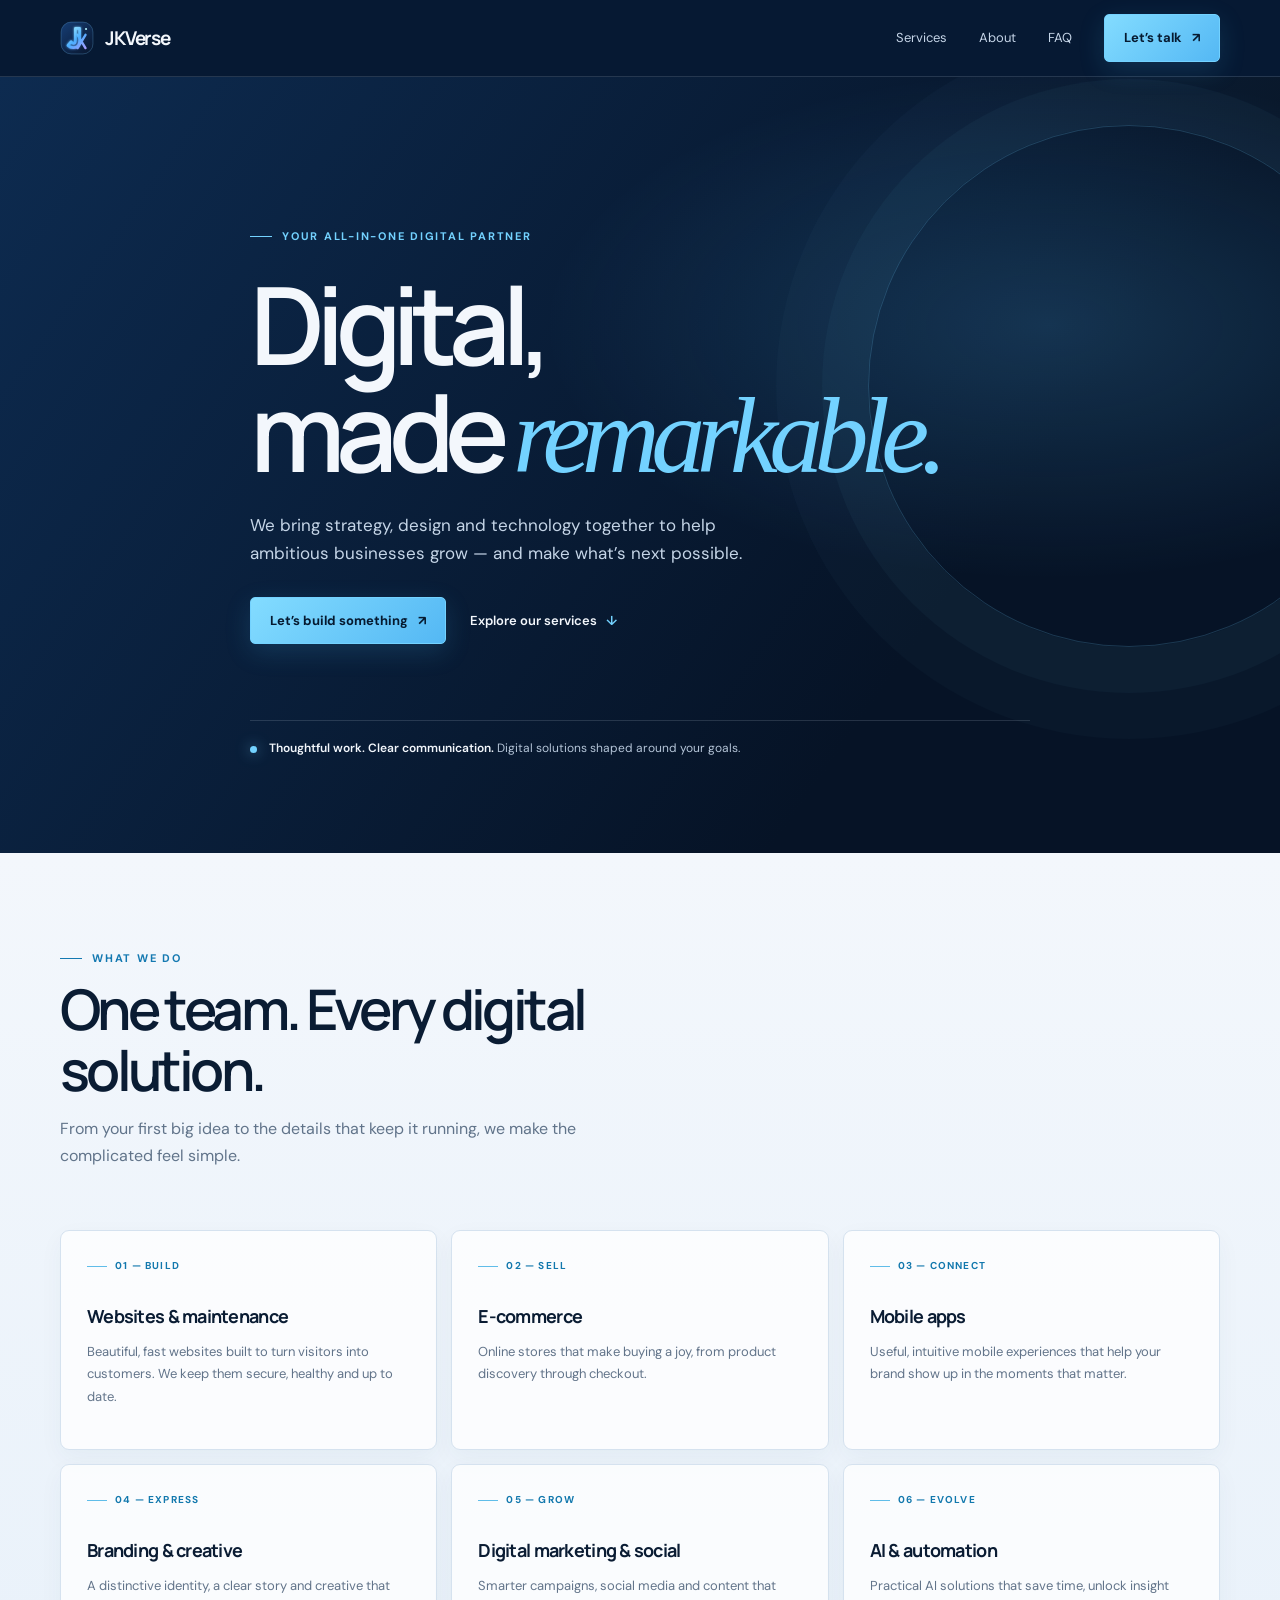
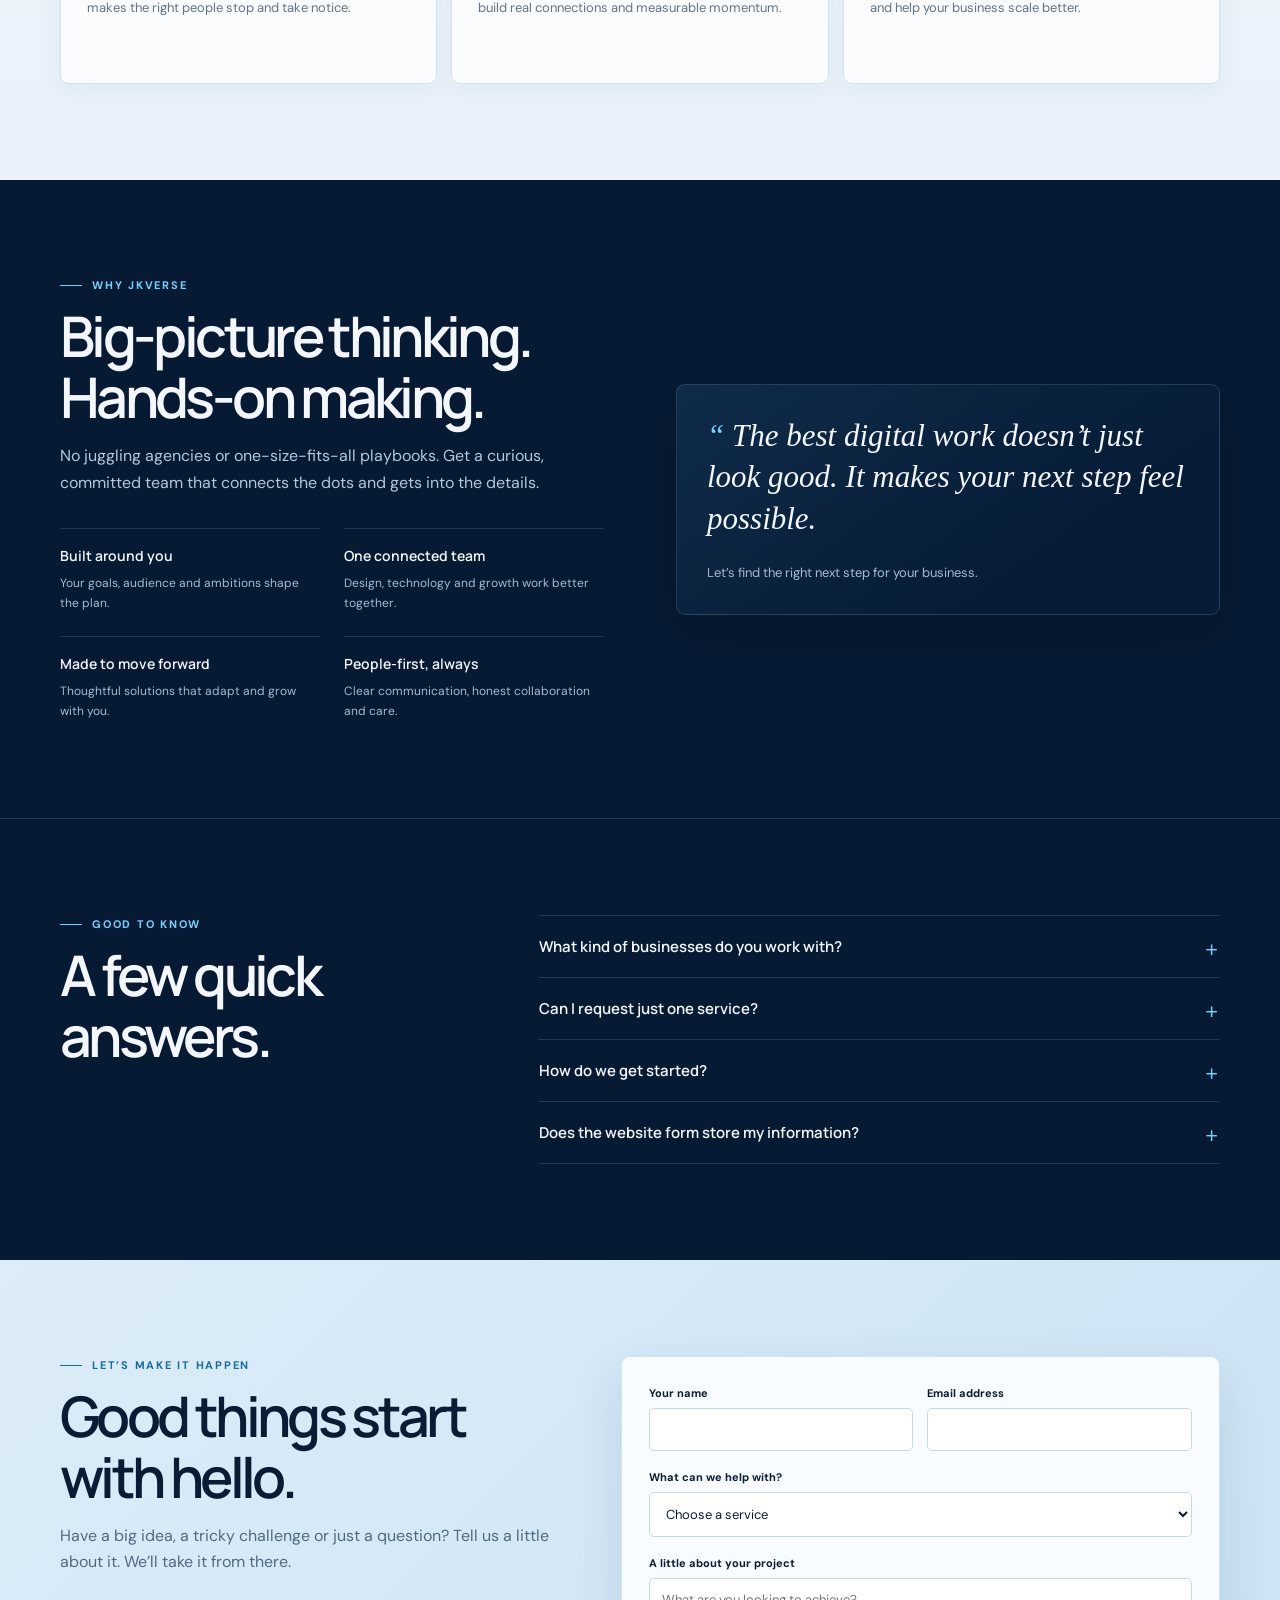
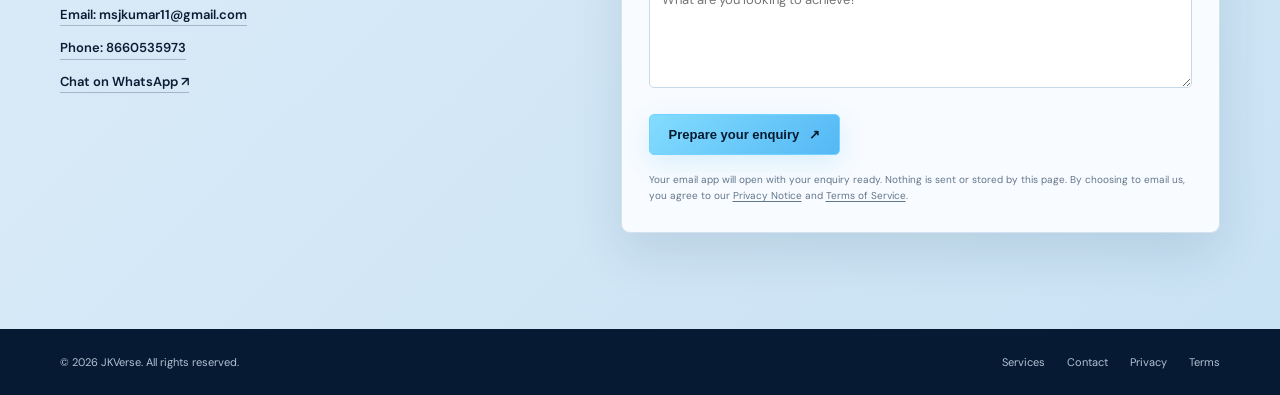
==== commit ae6c5d44: "Switch JKVerse site to a polished navy blue theme" ====
--- a/index.html
+++ b/index.html
@@ -3,7 +3,7 @@
 <head>
   <meta charset="utf-8">
   <meta name="viewport" content="width=device-width, initial-scale=1">
-  <meta name="theme-color" content="#101510">
+  <meta name="theme-color" content="#071a33">
   <meta name="description" content="JKVerse helps businesses grow with websites, e-commerce, mobile apps, branding, digital marketing and practical AI solutions.">
   <meta property="og:title" content="JKVerse — Digital, made remarkable.">
   <meta property="og:description" content="Strategy, design and technology together. One digital partner for what’s next.">
@@ -14,15 +14,15 @@
   <link rel="preconnect" href="https://fonts.gstatic.com" crossorigin>
   <link href="https://fonts.googleapis.com/css2?family=DM+Sans:wght@400;500;600;700&family=Manrope:wght@400;500;600;700;800&display=swap" rel="stylesheet">
   <style>
-    :root{color-scheme:dark;--ink:#101510;--panel:#171e18;--paper:#f4f1e8;--muted:#a9aea3;--accent:#c6e36a;--line:rgba(244,241,232,.14);--width:1160px;--serif:Georgia,"Times New Roman",serif}
-    *{box-sizing:border-box}html{scroll-behavior:smooth;scroll-padding-top:88px}body{margin:0;background:var(--ink);color:var(--paper);font:16px/1.65 "DM Sans",system-ui,-apple-system,"Segoe UI",sans-serif;-webkit-font-smoothing:antialiased}a{color:inherit;text-decoration:none}a:focus-visible,button:focus-visible,input:focus-visible,select:focus-visible,textarea:focus-visible,summary:focus-visible{outline:2px solid var(--accent);outline-offset:4px}.wrap{width:min(var(--width),calc(100% - 48px));margin-inline:auto}.skip-link{position:absolute;left:16px;top:-60px;z-index:5;padding:10px 14px;background:var(--accent);color:var(--ink)}.skip-link:focus{top:12px}
-    header{position:sticky;top:0;z-index:3;background:rgba(16,21,16,.91);backdrop-filter:blur(16px);border-bottom:1px solid var(--line)}.nav{min-height:76px;display:flex;align-items:center;justify-content:space-between;gap:24px}.brand{display:inline-flex;align-items:center;gap:11px;font:700 19px/1 Manrope,sans-serif;letter-spacing:-.06em}.brand img{width:34px;height:34px}.nav-links{display:flex;align-items:center;gap:32px;color:#c7cbc1;font-size:13px}.nav-links>a:not(.button):hover,.footer-links a:hover{color:var(--accent)}.button{display:inline-flex;justify-content:center;align-items:center;gap:10px;padding:12px 19px;border:1px solid var(--accent);border-radius:3px;background:var(--accent);color:#182012;font-size:13px;font-weight:700;transition:transform .2s,background .2s,color .2s}.button:hover{transform:translateY(-2px);background:#d6ef8d}.button-outline{background:transparent;color:var(--paper);border-color:var(--line)}.button-outline:hover{background:var(--paper);color:var(--ink)}
-    .hero{position:relative;overflow:hidden;padding:clamp(82px,12vw,150px) 0 94px;background:radial-gradient(ellipse at 82% 32%,rgba(198,227,106,.11),transparent 33%),linear-gradient(125deg,#151d16 0%,var(--ink) 65%)}.hero:after{content:"";position:absolute;right:-110px;top:48px;width:min(42vw,520px);aspect-ratio:1;border:1px solid rgba(198,227,106,.14);border-radius:50%;box-shadow:0 0 0 46px rgba(198,227,106,.025),0 0 0 92px rgba(198,227,106,.02);pointer-events:none}.hero-content{position:relative;z-index:1;max-width:780px}.eyebrow{display:flex;align-items:center;gap:10px;color:var(--accent);font-size:11px;font-weight:700;letter-spacing:.16em;text-transform:uppercase}.eyebrow:before{content:"";width:22px;height:1px;background:currentColor}h1,h2,h3,p{margin-top:0}h1,h2,h3{font-family:Manrope,"DM Sans",sans-serif}h1{max-width:800px;margin:26px 0 21px;font-size:clamp(54px,9vw,108px);line-height:.99;letter-spacing:-.085em;font-weight:600}h1 span{font-family:var(--serif);font-weight:400;font-style:italic;letter-spacing:-.08em;color:var(--accent)}.hero p{max-width:520px;margin-bottom:30px;color:#c1c6bb;font-size:17px}.actions{display:flex;align-items:center;gap:24px;flex-wrap:wrap}.text-link{font-size:13px;font-weight:600;color:var(--paper)}.text-link span{color:var(--accent);margin-left:6px}.hero-note{margin-top:76px;padding-top:18px;border-top:1px solid var(--line);display:flex;align-items:center;gap:12px;color:#aeb5a8;font-size:12px}.hero-note b{color:var(--paper);font-weight:600}.status-dot{width:7px;height:7px;border-radius:50%;background:var(--accent);box-shadow:0 0 14px rgba(198,227,106,.55)}
-    main section{padding:96px 0}.services{background:var(--paper);color:#1b211a}.services .eyebrow{color:#607b29}.section-heading{display:flex;align-items:flex-end;justify-content:space-between;gap:28px}.section-heading>div{max-width:650px}h2{margin:12px 0 16px;font-size:clamp(34px,5vw,56px);line-height:1.08;letter-spacing:-.065em;font-weight:600}.intro{max-width:610px;color:#687066}.services .intro{color:#656b61}.grid{display:grid;grid-template-columns:repeat(3,1fr);gap:1px;margin-top:45px;background:#d7d9ce;border:1px solid #d7d9ce}.card{min-height:220px;padding:27px 26px;background:var(--paper);transition:background .2s,transform .2s}.card:hover{position:relative;z-index:1;background:#fffef9;transform:translateY(-3px)}.card-number{display:block;margin-bottom:28px;color:#7a8e4d;font-size:11px;letter-spacing:.12em}.card h3{margin:0 0 10px;font-size:18px;letter-spacing:-.04em}.card p{margin:0;color:#6b7168;font-size:13px;line-height:1.7}
-    .about-grid{display:grid;grid-template-columns:1fr 1fr;gap:72px;align-items:center}.about-grid .intro{color:#b6bdb0}.about-aside{padding:30px;border:1px solid var(--line);background:linear-gradient(145deg,rgba(198,227,106,.075),transparent 70%)}.about-aside .quote{margin:0 0 22px;font:italic clamp(22px,3vw,31px)/1.35 var(--serif);color:var(--paper)}.about-aside .quote-mark{color:var(--accent)}.about-aside p{margin:0;color:var(--muted);font-size:13px}.points{display:grid;grid-template-columns:1fr 1fr;gap:22px 24px;margin-top:32px}.point{border-top:1px solid var(--line);padding-top:14px}.point strong{font:600 14px Manrope,sans-serif}.point p{margin:5px 0 0;color:var(--muted);font-size:12px}
+    :root{color-scheme:dark;--ink:#071a33;--deep:#061326;--panel:#0d2544;--paper:#f3f7fc;--muted:#a9bad0;--accent:#73d2ff;--line:rgba(222,237,255,.14);--width:1160px;--serif:Georgia,"Times New Roman",serif}
+    *{box-sizing:border-box}html{scroll-behavior:smooth;scroll-padding-top:88px}body{margin:0;background:var(--ink);color:var(--paper);font:16px/1.65 "DM Sans",system-ui,-apple-system,"Segoe UI",sans-serif;-webkit-font-smoothing:antialiased}a{color:inherit;text-decoration:none}a:focus-visible,button:focus-visible,input:focus-visible,select:focus-visible,textarea:focus-visible,summary:focus-visible{outline:2px solid var(--accent);outline-offset:4px}.wrap{width:min(var(--width),calc(100% - 48px));margin-inline:auto}.skip-link{position:absolute;left:16px;top:-60px;z-index:5;padding:10px 14px;background:var(--accent);color:var(--deep)}.skip-link:focus{top:12px}
+    header{position:sticky;top:0;z-index:3;background:rgba(7,26,51,.92);backdrop-filter:blur(16px);border-bottom:1px solid var(--line)}.nav{min-height:76px;display:flex;align-items:center;justify-content:space-between;gap:24px}.brand{display:inline-flex;align-items:center;gap:11px;font:700 19px/1 Manrope,sans-serif;letter-spacing:-.06em}.brand img{width:34px;height:34px}.nav-links{display:flex;align-items:center;gap:32px;color:#c5d5e8;font-size:13px}.nav-links>a:not(.button):hover,.footer-links a:hover{color:var(--accent)}.button{display:inline-flex;justify-content:center;align-items:center;gap:10px;padding:12px 19px;border:1px solid var(--accent);border-radius:5px;background:linear-gradient(135deg,#83dcff,#54b8f4);color:#061a30;font-size:13px;font-weight:700;box-shadow:0 8px 26px rgba(67,178,239,.17);transition:transform .2s,box-shadow .2s,filter .2s}.button:hover{transform:translateY(-2px);filter:brightness(1.08);box-shadow:0 12px 30px rgba(67,178,239,.28)}.button-outline{background:transparent;color:var(--paper);border-color:var(--line);box-shadow:none}.button-outline:hover{background:var(--paper);color:var(--ink)}
+    .hero{position:relative;overflow:hidden;padding:clamp(82px,12vw,150px) 0 94px;background:radial-gradient(ellipse at 82% 32%,rgba(77,177,243,.2),transparent 34%),linear-gradient(125deg,#0d2b50 0%,var(--deep) 72%)}.hero:after{content:"";position:absolute;right:-110px;top:48px;width:min(42vw,520px);aspect-ratio:1;border:1px solid rgba(115,210,255,.2);border-radius:50%;box-shadow:0 0 0 46px rgba(115,210,255,.035),0 0 0 92px rgba(115,210,255,.025);pointer-events:none}.hero-content{position:relative;z-index:1;max-width:780px}.eyebrow{display:flex;align-items:center;gap:10px;color:var(--accent);font-size:11px;font-weight:700;letter-spacing:.16em;text-transform:uppercase}.eyebrow:before{content:"";width:22px;height:1px;background:currentColor}h1,h2,h3,p{margin-top:0}h1,h2,h3{font-family:Manrope,"DM Sans",sans-serif}h1{max-width:800px;margin:26px 0 21px;font-size:clamp(54px,9vw,108px);line-height:.99;letter-spacing:-.085em;font-weight:600}h1 span{font-family:var(--serif);font-weight:400;font-style:italic;letter-spacing:-.08em;color:var(--accent)}.hero p{max-width:520px;margin-bottom:30px;color:#c5d5e7;font-size:17px}.actions{display:flex;align-items:center;gap:24px;flex-wrap:wrap}.text-link{font-size:13px;font-weight:600;color:var(--paper)}.text-link span{color:var(--accent);margin-left:6px}.hero-note{margin-top:76px;padding-top:18px;border-top:1px solid var(--line);display:flex;align-items:center;gap:12px;color:#b5c5d8;font-size:12px}.hero-note b{color:var(--paper);font-weight:600}.status-dot{width:7px;height:7px;border-radius:50%;background:var(--accent);box-shadow:0 0 14px rgba(115,210,255,.65)}
+    main section{padding:96px 0}.services{background:linear-gradient(180deg,#f3f7fc,#e8f1fa);color:#0a1c33}.services .eyebrow{color:#1479b1}.section-heading{display:flex;align-items:flex-end;justify-content:space-between;gap:28px}.section-heading>div{max-width:650px}h2{margin:12px 0 16px;font-size:clamp(34px,5vw,56px);line-height:1.08;letter-spacing:-.065em;font-weight:600}.intro{max-width:610px;color:#687b91}.services .intro{color:#61748a}.grid{display:grid;grid-template-columns:repeat(3,1fr);gap:14px;margin-top:45px}.card{position:relative;min-height:220px;padding:27px 26px;border:1px solid #d5e2ef;border-radius:9px;background:rgba(255,255,255,.78);box-shadow:0 8px 24px rgba(25,63,97,.045);transition:transform .22s,border-color .22s,box-shadow .22s,background .22s}.card:hover{transform:translateY(-5px);border-color:#85c9eb;background:#fff;box-shadow:0 18px 34px rgba(25,63,97,.12)}.card-number{display:flex;align-items:center;gap:8px;margin-bottom:27px;color:#1278ad;font-size:10px;font-weight:700;letter-spacing:.12em}.card-number:before{content:"";width:20px;height:1px;background:#60bde9}.card h3{margin:0 0 10px;font-size:18px;letter-spacing:-.04em}.card p{margin:0;color:#62748a;font-size:13px;line-height:1.7}.card:after{content:"↗";position:absolute;right:22px;top:22px;color:#1683bb;font-size:15px;opacity:0;transform:translate(-3px,3px);transition:opacity .2s,transform .2s}.card:hover:after{opacity:1;transform:translate(0)}
+    .about-grid{display:grid;grid-template-columns:1fr 1fr;gap:72px;align-items:center}.about-grid .intro{color:#b6c7d9}.about-aside{padding:30px;border:1px solid var(--line);border-radius:9px;background:linear-gradient(145deg,rgba(71,163,224,.13),rgba(8,31,59,.55) 70%);box-shadow:0 20px 50px rgba(0,0,0,.12)}.about-aside .quote{margin:0 0 22px;font:italic clamp(22px,3vw,31px)/1.35 var(--serif);color:var(--paper)}.about-aside .quote-mark{color:var(--accent)}.about-aside p{margin:0;color:var(--muted);font-size:13px}.points{display:grid;grid-template-columns:1fr 1fr;gap:22px 24px;margin-top:32px}.point{border-top:1px solid var(--line);padding-top:14px}.point strong{font:600 14px Manrope,sans-serif}.point p{margin:5px 0 0;color:var(--muted);font-size:12px}
     .faq-section{border-top:1px solid var(--line)}.faq-layout{display:grid;grid-template-columns:.75fr 1.25fr;gap:70px}.faq-list{border-top:1px solid var(--line)}details{border-bottom:1px solid var(--line)}summary{position:relative;padding:20px 34px 20px 0;list-style:none;font:600 15px Manrope,sans-serif;cursor:pointer}summary::-webkit-details-marker{display:none}summary:after{content:"+";position:absolute;right:2px;top:17px;color:var(--accent);font-size:23px;font-weight:400}details[open] summary:after{content:"−"}details p{max-width:650px;margin:0;padding:0 30px 20px 0;color:var(--muted);font-size:13px}
-    .contact{background:#dce8c0;color:#182014}.contact .eyebrow{color:#536c24}.contact-grid{display:grid;grid-template-columns:.9fr 1.1fr;gap:70px;align-items:start}.contact .intro{color:#57634a}.contact-links{display:grid;gap:9px;margin-top:28px;font-size:13px;font-weight:600}.contact-links a{width:fit-content;border-bottom:1px solid rgba(24,32,20,.25)}.contact-links a:hover{border-color:#182014}.form{display:grid;gap:17px;padding:27px;background:#f4f1e8;border:1px solid rgba(24,32,20,.12);box-shadow:0 20px 50px rgba(24,32,20,.08)}.form-row{display:grid;grid-template-columns:1fr 1fr;gap:14px}.form label{display:block;margin-bottom:6px;font-size:11px;font-weight:700}.form input,.form select,.form textarea{width:100%;padding:11px 12px;border:1px solid #d4d7cb;border-radius:2px;background:#fffef9;color:#182014;font:13px inherit}.form textarea{min-height:110px;resize:vertical}.form .button{justify-self:start}.form-note{margin:0;color:#68715e;font-size:10px}.form-note a{text-decoration:underline;text-underline-offset:2px}
-    footer{padding:24px 0;color:#aab1a5;font-size:11px}.footer-inner{display:flex;align-items:center;justify-content:space-between;gap:20px}.footer-links{display:flex;gap:22px}
+    .contact{background:linear-gradient(135deg,#dcecf8,#c9e2f4);color:#0a1c33}.contact .eyebrow{color:#126e9d}.contact-grid{display:grid;grid-template-columns:.9fr 1.1fr;gap:70px;align-items:start}.contact .intro{color:#516a81}.contact-links{display:grid;gap:11px;margin-top:28px;font-size:13px;font-weight:600}.contact-links a{width:fit-content;border-bottom:1px solid rgba(10,28,51,.25)}.contact-links a:hover{border-color:#0a1c33;color:#1478ae}.form{display:grid;gap:17px;padding:27px;border:1px solid #d3e2ef;border-radius:9px;background:#f8fbff;box-shadow:0 20px 50px rgba(15,55,89,.12)}.form-row{display:grid;grid-template-columns:1fr 1fr;gap:14px}.form label{display:block;margin-bottom:6px;font-size:11px;font-weight:700}.form input,.form select,.form textarea{width:100%;padding:12px;border:1px solid #c9d8e6;border-radius:5px;background:#fff;color:#0a1c33;font:13px "DM Sans",system-ui,sans-serif;transition:border-color .2s,box-shadow .2s}.form input:focus,.form select:focus,.form textarea:focus{outline:none;border-color:#339bd1;box-shadow:0 0 0 3px rgba(51,155,209,.13)}.form select{cursor:pointer}.form select option{background:#fff;color:#0a1c33}.form textarea{min-height:110px;resize:vertical}.form .button{justify-self:start}.form-note{margin:0;color:#62768a;font-size:10px}.form-note a{text-decoration:underline;text-underline-offset:2px}
+    footer{padding:24px 0;color:#b3c2d3;font-size:11px}.footer-inner{display:flex;align-items:center;justify-content:space-between;gap:20px}.footer-links{display:flex;gap:22px}
     @media(max-width:760px){.wrap{width:min(var(--width),calc(100% - 36px))}.nav{min-height:68px}.nav-links{gap:17px}.hero{padding-top:92px}.hero:after{right:-190px;top:130px}.hero-note{margin-top:56px}.section-heading{display:block}.grid{grid-template-columns:repeat(2,1fr)}.about-grid,.contact-grid,.faq-layout{grid-template-columns:1fr;gap:34px}.about-aside{max-width:600px}.faq-layout{gap:14px}}
     @media(max-width:500px){.wrap{width:calc(100% - 32px)}.nav{align-items:flex-start;flex-direction:column;padding:13px 0;gap:13px}.nav-links{width:100%;justify-content:space-between;gap:8px;font-size:11px}.nav-links .button{padding:9px 12px}.brand{font-size:18px}.hero{padding:78px 0 66px}h1{font-size:clamp(49px,15vw,72px)}.hero p{font-size:15px}.actions{gap:16px}.actions .button{width:100%}.hero-note{margin-top:42px}.hero-note span:last-child{font-size:11px}.hero-note b{display:block}.hero-note{align-items:flex-start}main section{padding:68px 0}.grid{grid-template-columns:1fr;margin-top:30px}.card{min-height:unset;padding:22px}.card-number{margin-bottom:16px}.points,.form-row{grid-template-columns:1fr}.form{padding:19px}.footer-inner{align-items:flex-start;flex-direction:column}.footer-links{flex-wrap:wrap;gap:16px}}
     @media(prefers-reduced-motion:reduce){html{scroll-behavior:auto}*,*::before,*::after{transition:none!important}}
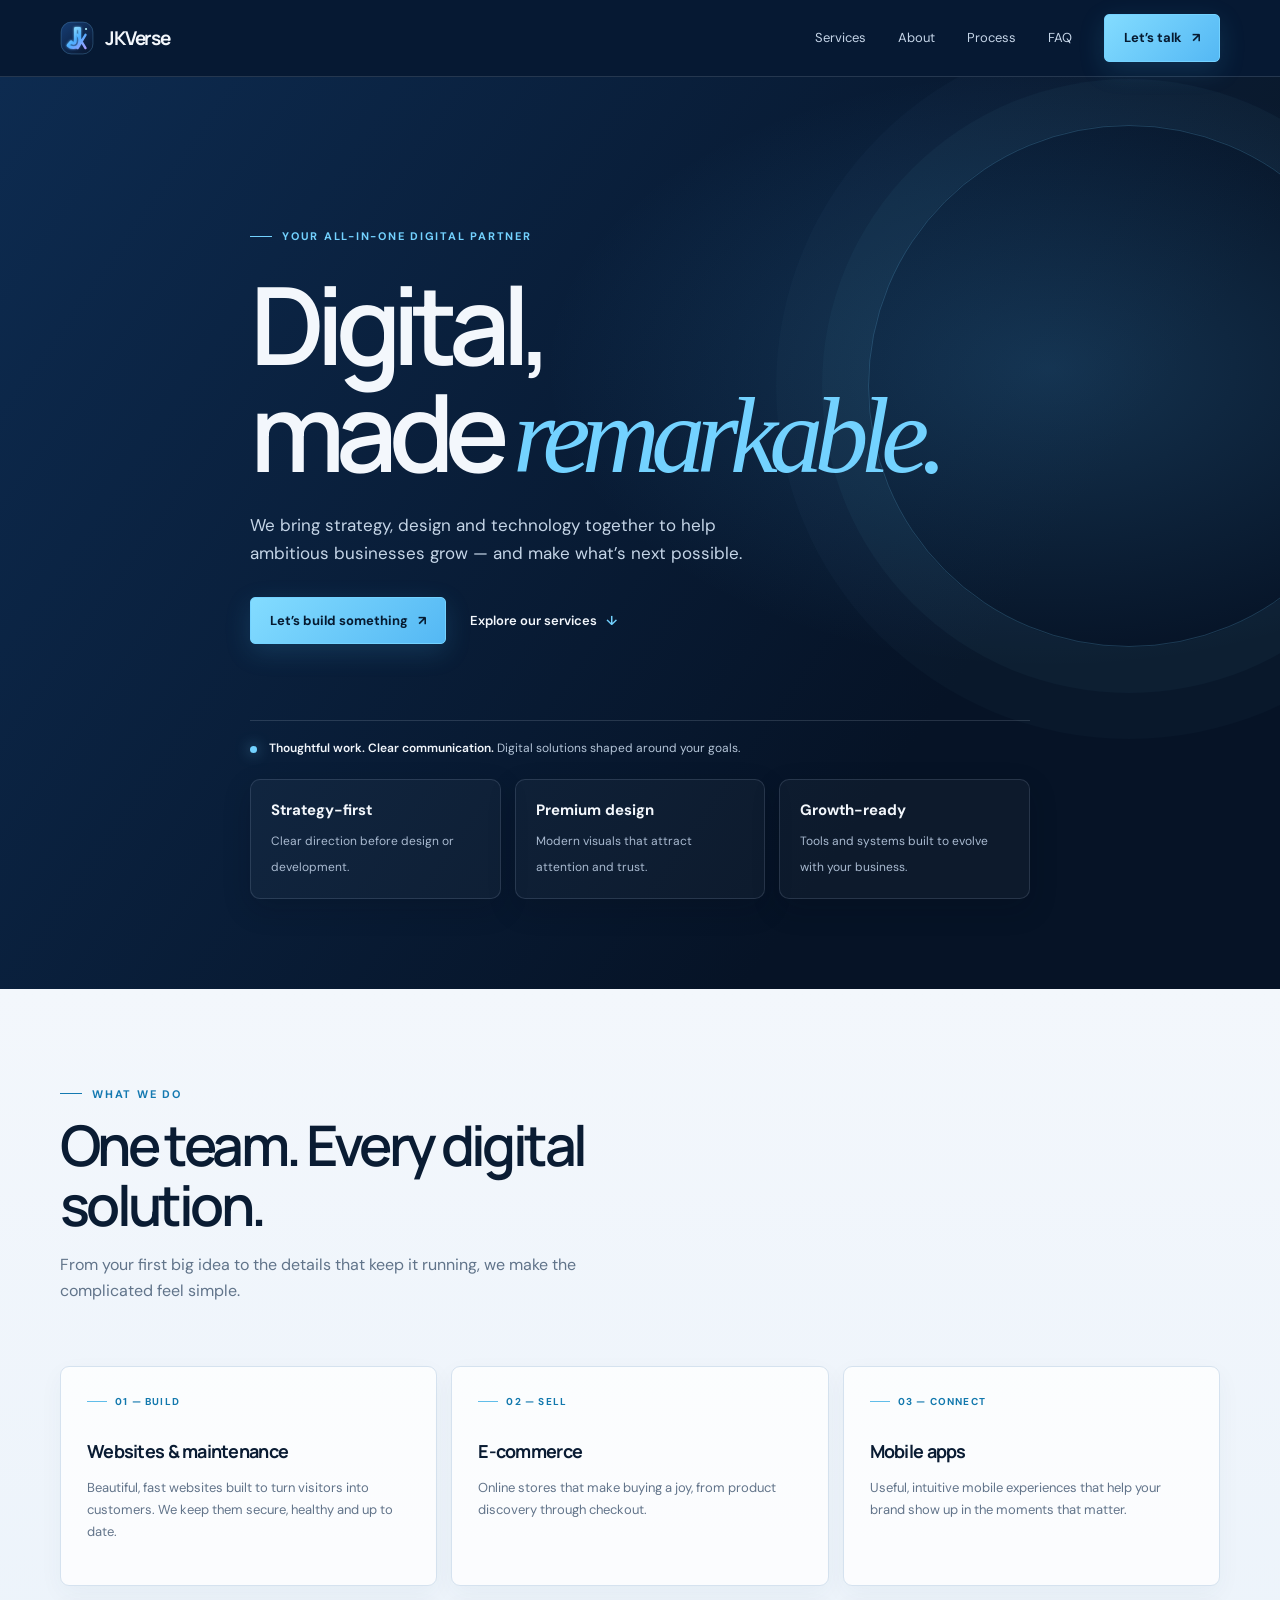
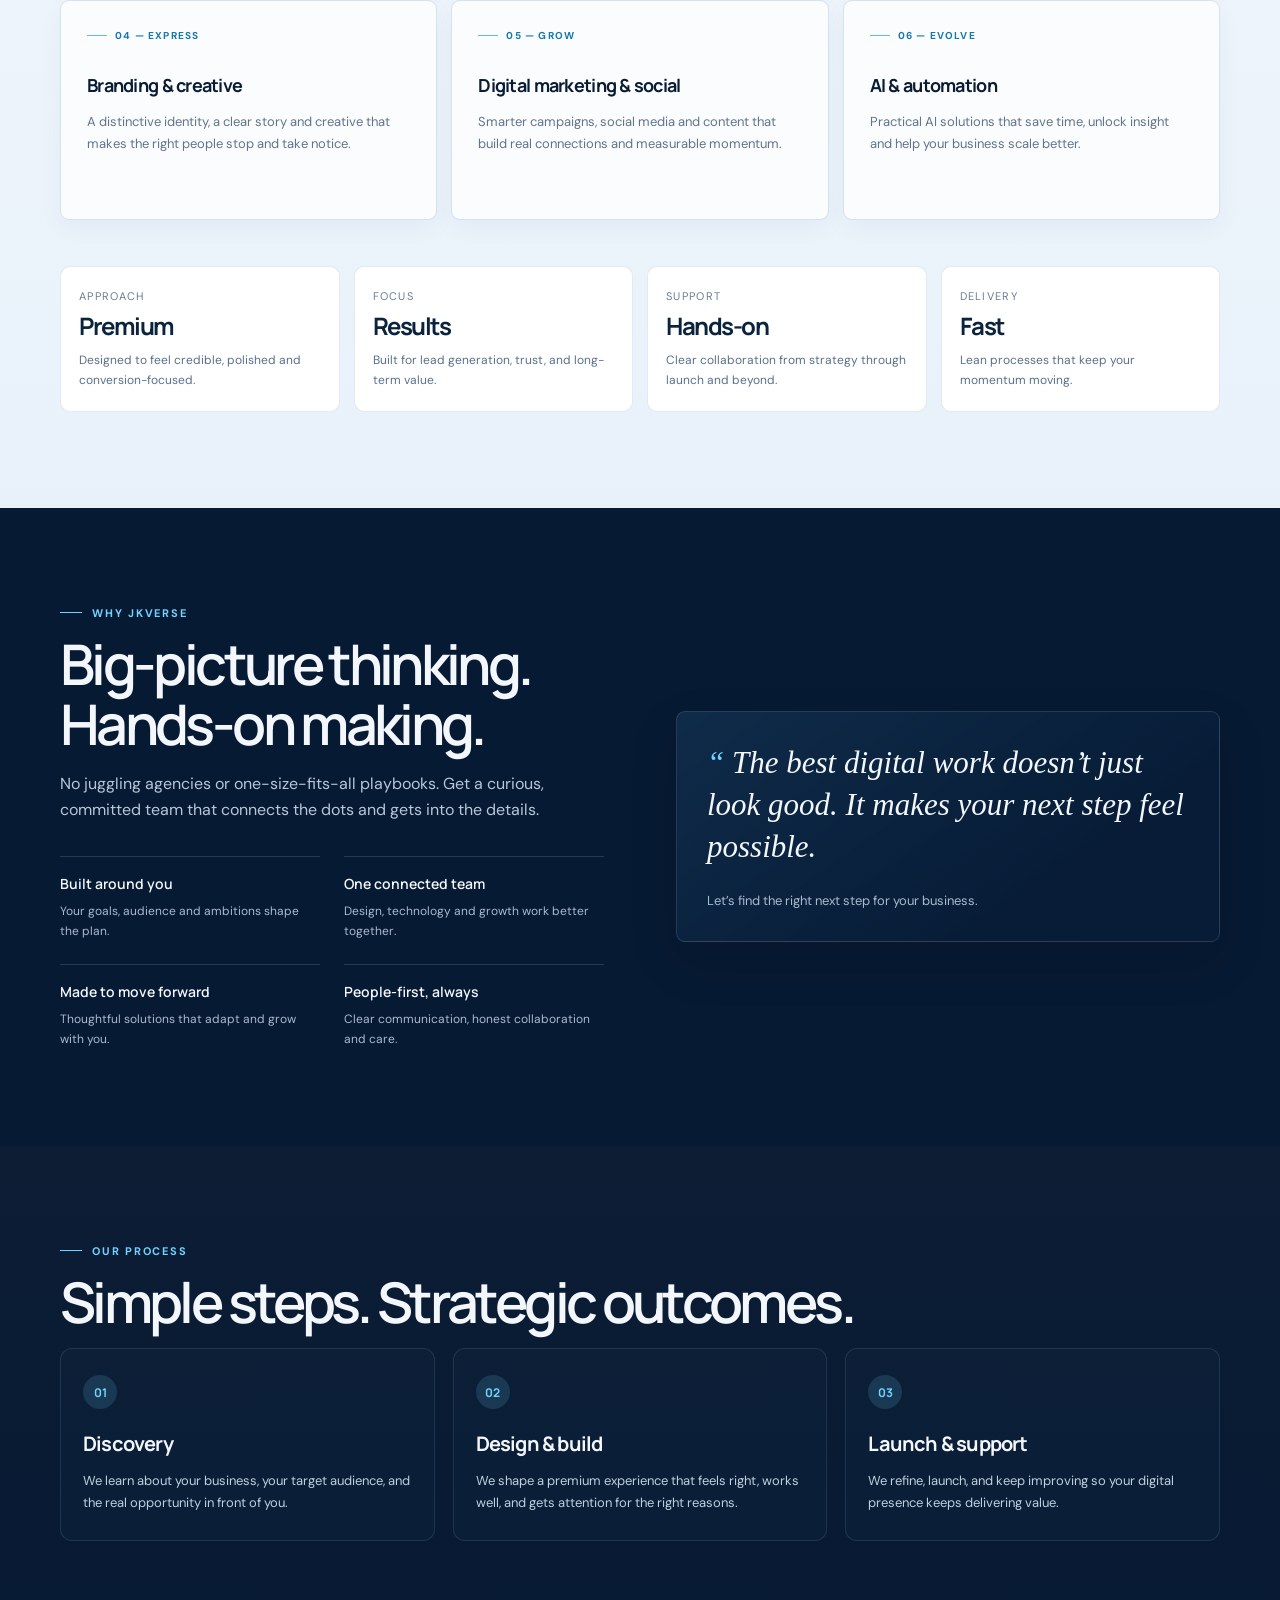
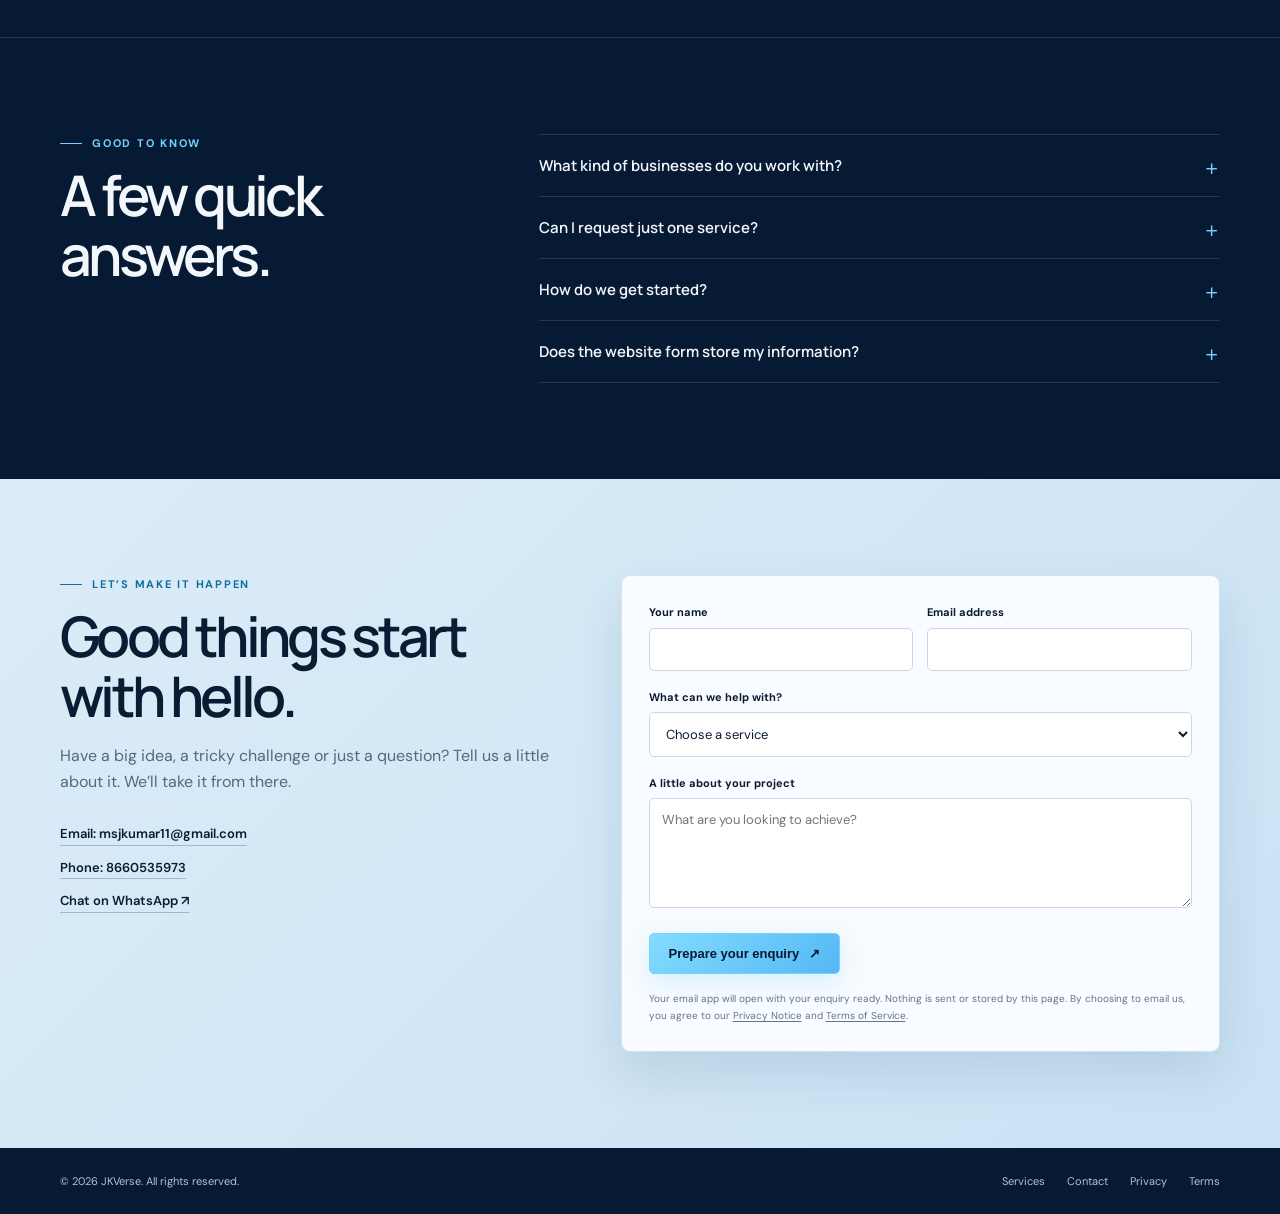
==== commit 80f7aeba: "Refine JKVerse homepage into a premium, conversion-focused navy blue design" ====
--- a/index.html
+++ b/index.html
@@ -14,17 +14,20 @@
   <link rel="preconnect" href="https://fonts.gstatic.com" crossorigin>
   <link href="https://fonts.googleapis.com/css2?family=DM+Sans:wght@400;500;600;700&family=Manrope:wght@400;500;600;700;800&display=swap" rel="stylesheet">
   <style>
-    :root{color-scheme:dark;--ink:#071a33;--deep:#061326;--panel:#0d2544;--paper:#f3f7fc;--muted:#a9bad0;--accent:#73d2ff;--line:rgba(222,237,255,.14);--width:1160px;--serif:Georgia,"Times New Roman",serif}
+    :root{color-scheme:dark;--ink:#071a33;--deep:#061326;--panel:#0d2544;--paper:#f3f7fc;--muted:#a9bad0;--accent:#73d2ff;--soft:#dfeffc;--line:rgba(222,237,255,.14);--width:1160px;--serif:Georgia,"Times New Roman",serif}
     *{box-sizing:border-box}html{scroll-behavior:smooth;scroll-padding-top:88px}body{margin:0;background:var(--ink);color:var(--paper);font:16px/1.65 "DM Sans",system-ui,-apple-system,"Segoe UI",sans-serif;-webkit-font-smoothing:antialiased}a{color:inherit;text-decoration:none}a:focus-visible,button:focus-visible,input:focus-visible,select:focus-visible,textarea:focus-visible,summary:focus-visible{outline:2px solid var(--accent);outline-offset:4px}.wrap{width:min(var(--width),calc(100% - 48px));margin-inline:auto}.skip-link{position:absolute;left:16px;top:-60px;z-index:5;padding:10px 14px;background:var(--accent);color:var(--deep)}.skip-link:focus{top:12px}
     header{position:sticky;top:0;z-index:3;background:rgba(7,26,51,.92);backdrop-filter:blur(16px);border-bottom:1px solid var(--line)}.nav{min-height:76px;display:flex;align-items:center;justify-content:space-between;gap:24px}.brand{display:inline-flex;align-items:center;gap:11px;font:700 19px/1 Manrope,sans-serif;letter-spacing:-.06em}.brand img{width:34px;height:34px}.nav-links{display:flex;align-items:center;gap:32px;color:#c5d5e8;font-size:13px}.nav-links>a:not(.button):hover,.footer-links a:hover{color:var(--accent)}.button{display:inline-flex;justify-content:center;align-items:center;gap:10px;padding:12px 19px;border:1px solid var(--accent);border-radius:5px;background:linear-gradient(135deg,#83dcff,#54b8f4);color:#061a30;font-size:13px;font-weight:700;box-shadow:0 8px 26px rgba(67,178,239,.17);transition:transform .2s,box-shadow .2s,filter .2s}.button:hover{transform:translateY(-2px);filter:brightness(1.08);box-shadow:0 12px 30px rgba(67,178,239,.28)}.button-outline{background:transparent;color:var(--paper);border-color:var(--line);box-shadow:none}.button-outline:hover{background:var(--paper);color:var(--ink)}
-    .hero{position:relative;overflow:hidden;padding:clamp(82px,12vw,150px) 0 94px;background:radial-gradient(ellipse at 82% 32%,rgba(77,177,243,.2),transparent 34%),linear-gradient(125deg,#0d2b50 0%,var(--deep) 72%)}.hero:after{content:"";position:absolute;right:-110px;top:48px;width:min(42vw,520px);aspect-ratio:1;border:1px solid rgba(115,210,255,.2);border-radius:50%;box-shadow:0 0 0 46px rgba(115,210,255,.035),0 0 0 92px rgba(115,210,255,.025);pointer-events:none}.hero-content{position:relative;z-index:1;max-width:780px}.eyebrow{display:flex;align-items:center;gap:10px;color:var(--accent);font-size:11px;font-weight:700;letter-spacing:.16em;text-transform:uppercase}.eyebrow:before{content:"";width:22px;height:1px;background:currentColor}h1,h2,h3,p{margin-top:0}h1,h2,h3{font-family:Manrope,"DM Sans",sans-serif}h1{max-width:800px;margin:26px 0 21px;font-size:clamp(54px,9vw,108px);line-height:.99;letter-spacing:-.085em;font-weight:600}h1 span{font-family:var(--serif);font-weight:400;font-style:italic;letter-spacing:-.08em;color:var(--accent)}.hero p{max-width:520px;margin-bottom:30px;color:#c5d5e7;font-size:17px}.actions{display:flex;align-items:center;gap:24px;flex-wrap:wrap}.text-link{font-size:13px;font-weight:600;color:var(--paper)}.text-link span{color:var(--accent);margin-left:6px}.hero-note{margin-top:76px;padding-top:18px;border-top:1px solid var(--line);display:flex;align-items:center;gap:12px;color:#b5c5d8;font-size:12px}.hero-note b{color:var(--paper);font-weight:600}.status-dot{width:7px;height:7px;border-radius:50%;background:var(--accent);box-shadow:0 0 14px rgba(115,210,255,.65)}
+    .hero{position:relative;overflow:hidden;padding:clamp(82px,12vw,150px) 0 90px;background:radial-gradient(ellipse at 82% 32%,rgba(77,177,243,.2),transparent 34%),linear-gradient(125deg,#0d2b50 0%,var(--deep) 72%)}.hero:after{content:"";position:absolute;right:-110px;top:48px;width:min(42vw,520px);aspect-ratio:1;border:1px solid rgba(115,210,255,.2);border-radius:50%;box-shadow:0 0 0 46px rgba(115,210,255,.035),0 0 0 92px rgba(115,210,255,.025);pointer-events:none}.hero-content{position:relative;z-index:1;max-width:780px}.eyebrow{display:flex;align-items:center;gap:10px;color:var(--accent);font-size:11px;font-weight:700;letter-spacing:.16em;text-transform:uppercase}.eyebrow:before{content:"";width:22px;height:1px;background:currentColor}h1,h2,h3,p{margin-top:0}h1,h2,h3{font-family:Manrope,"DM Sans",sans-serif}h1{max-width:800px;margin:26px 0 21px;font-size:clamp(54px,9vw,108px);line-height:.99;letter-spacing:-.085em;font-weight:600}h1 span{font-family:var(--serif);font-weight:400;font-style:italic;letter-spacing:-.08em;color:var(--accent)}.hero p{max-width:520px;margin-bottom:30px;color:#c5d5e7;font-size:17px}.actions{display:flex;align-items:center;gap:24px;flex-wrap:wrap}.text-link{font-size:13px;font-weight:600;color:var(--paper)}.text-link span{color:var(--accent);margin-left:6px}.hero-note{margin-top:76px;padding-top:18px;border-top:1px solid var(--line);display:flex;align-items:center;gap:12px;color:#b5c5d8;font-size:12px}.hero-note b{color:var(--paper);font-weight:600}.status-dot{width:7px;height:7px;border-radius:50%;background:var(--accent);box-shadow:0 0 14px rgba(115,210,255,.65)}
+    .pill-row{display:grid;grid-template-columns:repeat(3,minmax(0,1fr));gap:14px;padding:20px 0 0}.pill{padding:18px 20px;border:1px solid rgba(198,221,245,.14);background:rgba(255,255,255,.03);border-radius:10px;box-shadow:0 10px 28px rgba(3,9,21,.18)}.pill strong{display:block;color:var(--paper);font-size:15px;margin-bottom:4px}.pill span{color:var(--muted);font-size:12px}
     main section{padding:96px 0}.services{background:linear-gradient(180deg,#f3f7fc,#e8f1fa);color:#0a1c33}.services .eyebrow{color:#1479b1}.section-heading{display:flex;align-items:flex-end;justify-content:space-between;gap:28px}.section-heading>div{max-width:650px}h2{margin:12px 0 16px;font-size:clamp(34px,5vw,56px);line-height:1.08;letter-spacing:-.065em;font-weight:600}.intro{max-width:610px;color:#687b91}.services .intro{color:#61748a}.grid{display:grid;grid-template-columns:repeat(3,1fr);gap:14px;margin-top:45px}.card{position:relative;min-height:220px;padding:27px 26px;border:1px solid #d5e2ef;border-radius:9px;background:rgba(255,255,255,.78);box-shadow:0 8px 24px rgba(25,63,97,.045);transition:transform .22s,border-color .22s,box-shadow .22s,background .22s}.card:hover{transform:translateY(-5px);border-color:#85c9eb;background:#fff;box-shadow:0 18px 34px rgba(25,63,97,.12)}.card-number{display:flex;align-items:center;gap:8px;margin-bottom:27px;color:#1278ad;font-size:10px;font-weight:700;letter-spacing:.12em}.card-number:before{content:"";width:20px;height:1px;background:#60bde9}.card h3{margin:0 0 10px;font-size:18px;letter-spacing:-.04em}.card p{margin:0;color:#62748a;font-size:13px;line-height:1.7}.card:after{content:"↗";position:absolute;right:22px;top:22px;color:#1683bb;font-size:15px;opacity:0;transform:translate(-3px,3px);transition:opacity .2s,transform .2s}.card:hover:after{opacity:1;transform:translate(0)}
+    .build-strip{margin-top:46px;display:grid;grid-template-columns:repeat(4,1fr);gap:14px}.mini-stat{padding:20px 18px;border:1px solid rgba(17,88,133,.12);border-radius:10px;background:#fff;color:#0b233d}.mini-stat .label{display:block;color:#6a7c92;font-size:11px;letter-spacing:.12em;text-transform:uppercase;margin-bottom:8px}.mini-stat strong{font:700 24px/1.1 Manrope,sans-serif;letter-spacing:-.06em}.mini-stat small{display:block;margin-top:8px;color:#59708a;font-size:12px}
     .about-grid{display:grid;grid-template-columns:1fr 1fr;gap:72px;align-items:center}.about-grid .intro{color:#b6c7d9}.about-aside{padding:30px;border:1px solid var(--line);border-radius:9px;background:linear-gradient(145deg,rgba(71,163,224,.13),rgba(8,31,59,.55) 70%);box-shadow:0 20px 50px rgba(0,0,0,.12)}.about-aside .quote{margin:0 0 22px;font:italic clamp(22px,3vw,31px)/1.35 var(--serif);color:var(--paper)}.about-aside .quote-mark{color:var(--accent)}.about-aside p{margin:0;color:var(--muted);font-size:13px}.points{display:grid;grid-template-columns:1fr 1fr;gap:22px 24px;margin-top:32px}.point{border-top:1px solid var(--line);padding-top:14px}.point strong{font:600 14px Manrope,sans-serif}.point p{margin:5px 0 0;color:var(--muted);font-size:12px}
+    .process{background:linear-gradient(180deg,#0c1d34,#071a33)}.process-grid{display:grid;grid-template-columns:repeat(3,1fr);gap:18px}.step{padding:26px 22px;border:1px solid rgba(146,188,223,.15);border-radius:12px;background:rgba(17,37,60,.45)}.step .num{display:inline-flex;align-items:center;justify-content:center;width:34px;height:34px;border-radius:50%;background:rgba(115,210,255,.14);color:var(--accent);font:700 12px Manrope,sans-serif;margin-bottom:18px}.step h3{margin:0 0 10px;font-size:20px;letter-spacing:-.04em}.step p{margin:0;color:#bdd0df;font-size:13px;line-height:1.7}
     .faq-section{border-top:1px solid var(--line)}.faq-layout{display:grid;grid-template-columns:.75fr 1.25fr;gap:70px}.faq-list{border-top:1px solid var(--line)}details{border-bottom:1px solid var(--line)}summary{position:relative;padding:20px 34px 20px 0;list-style:none;font:600 15px Manrope,sans-serif;cursor:pointer}summary::-webkit-details-marker{display:none}summary:after{content:"+";position:absolute;right:2px;top:17px;color:var(--accent);font-size:23px;font-weight:400}details[open] summary:after{content:"−"}details p{max-width:650px;margin:0;padding:0 30px 20px 0;color:var(--muted);font-size:13px}
     .contact{background:linear-gradient(135deg,#dcecf8,#c9e2f4);color:#0a1c33}.contact .eyebrow{color:#126e9d}.contact-grid{display:grid;grid-template-columns:.9fr 1.1fr;gap:70px;align-items:start}.contact .intro{color:#516a81}.contact-links{display:grid;gap:11px;margin-top:28px;font-size:13px;font-weight:600}.contact-links a{width:fit-content;border-bottom:1px solid rgba(10,28,51,.25)}.contact-links a:hover{border-color:#0a1c33;color:#1478ae}.form{display:grid;gap:17px;padding:27px;border:1px solid #d3e2ef;border-radius:9px;background:#f8fbff;box-shadow:0 20px 50px rgba(15,55,89,.12)}.form-row{display:grid;grid-template-columns:1fr 1fr;gap:14px}.form label{display:block;margin-bottom:6px;font-size:11px;font-weight:700}.form input,.form select,.form textarea{width:100%;padding:12px;border:1px solid #c9d8e6;border-radius:5px;background:#fff;color:#0a1c33;font:13px "DM Sans",system-ui,sans-serif;transition:border-color .2s,box-shadow .2s}.form input:focus,.form select:focus,.form textarea:focus{outline:none;border-color:#339bd1;box-shadow:0 0 0 3px rgba(51,155,209,.13)}.form select{cursor:pointer}.form select option{background:#fff;color:#0a1c33}.form textarea{min-height:110px;resize:vertical}.form .button{justify-self:start}.form-note{margin:0;color:#62768a;font-size:10px}.form-note a{text-decoration:underline;text-underline-offset:2px}
     footer{padding:24px 0;color:#b3c2d3;font-size:11px}.footer-inner{display:flex;align-items:center;justify-content:space-between;gap:20px}.footer-links{display:flex;gap:22px}
-    @media(max-width:760px){.wrap{width:min(var(--width),calc(100% - 36px))}.nav{min-height:68px}.nav-links{gap:17px}.hero{padding-top:92px}.hero:after{right:-190px;top:130px}.hero-note{margin-top:56px}.section-heading{display:block}.grid{grid-template-columns:repeat(2,1fr)}.about-grid,.contact-grid,.faq-layout{grid-template-columns:1fr;gap:34px}.about-aside{max-width:600px}.faq-layout{gap:14px}}
-    @media(max-width:500px){.wrap{width:calc(100% - 32px)}.nav{align-items:flex-start;flex-direction:column;padding:13px 0;gap:13px}.nav-links{width:100%;justify-content:space-between;gap:8px;font-size:11px}.nav-links .button{padding:9px 12px}.brand{font-size:18px}.hero{padding:78px 0 66px}h1{font-size:clamp(49px,15vw,72px)}.hero p{font-size:15px}.actions{gap:16px}.actions .button{width:100%}.hero-note{margin-top:42px}.hero-note span:last-child{font-size:11px}.hero-note b{display:block}.hero-note{align-items:flex-start}main section{padding:68px 0}.grid{grid-template-columns:1fr;margin-top:30px}.card{min-height:unset;padding:22px}.card-number{margin-bottom:16px}.points,.form-row{grid-template-columns:1fr}.form{padding:19px}.footer-inner{align-items:flex-start;flex-direction:column}.footer-links{flex-wrap:wrap;gap:16px}}
+    @media(max-width:760px){.wrap{width:min(var(--width),calc(100% - 36px))}.nav{min-height:68px}.nav-links{gap:17px}.hero{padding-top:92px}.hero:after{right:-190px;top:130px}.hero-note{margin-top:56px}.section-heading{display:block}.grid{grid-template-columns:repeat(2,1fr)}.build-strip{grid-template-columns:repeat(2,1fr)}.process-grid{grid-template-columns:1fr}.about-grid,.contact-grid,.faq-layout{grid-template-columns:1fr;gap:34px}.about-aside{max-width:600px}.faq-layout{gap:14px}.pill-row{grid-template-columns:1fr}}
+    @media(max-width:500px){.wrap{width:calc(100% - 32px)}.nav{align-items:flex-start;flex-direction:column;padding:13px 0;gap:13px}.nav-links{width:100%;justify-content:space-between;gap:8px;font-size:11px}.nav-links .button{padding:9px 12px}.brand{font-size:18px}.hero{padding:78px 0 66px}h1{font-size:clamp(49px,15vw,72px)}.hero p{font-size:15px}.actions{gap:16px}.actions .button{width:100%}.hero-note{margin-top:42px}.hero-note span:last-child{font-size:11px}.hero-note b{display:block}.hero-note{align-items:flex-start}main section{padding:68px 0}.grid{grid-template-columns:1fr;margin-top:30px}.build-strip{grid-template-columns:1fr}.card{min-height:unset;padding:22px}.card-number{margin-bottom:16px}.points,.form-row{grid-template-columns:1fr}.form{padding:19px}.footer-inner{align-items:flex-start;flex-direction:column}.footer-links{flex-wrap:wrap;gap:16px}}
     @media(prefers-reduced-motion:reduce){html{scroll-behavior:auto}*,*::before,*::after{transition:none!important}}
   </style>
 </head>
@@ -32,7 +35,7 @@
   <a class="skip-link" href="#main">Skip to content</a>
   <header><div class="wrap nav">
     <a class="brand" href="#home" aria-label="JKVerse home"><img src="assets/jkverse-mark.svg" alt="">JKVerse</a>
-    <nav class="nav-links" aria-label="Main navigation"><a href="#services">Services</a><a href="#about">About</a><a href="#faq">FAQ</a><a class="button" href="#contact">Let’s talk <span aria-hidden="true">↗</span></a></nav>
+    <nav class="nav-links" aria-label="Main navigation"><a href="#services">Services</a><a href="#about">About</a><a href="#process">Process</a><a href="#faq">FAQ</a><a class="button" href="#contact">Let’s talk <span aria-hidden="true">↗</span></a></nav>
   </div></header>
   <main id="main">
     <section class="hero" id="home"><div class="wrap hero-content">
@@ -41,6 +44,11 @@
       <p>We bring strategy, design and technology together to help ambitious businesses grow — and make what’s next possible.</p>
       <div class="actions"><a class="button" href="#contact">Let’s build something <span aria-hidden="true">↗</span></a><a class="text-link" href="#services">Explore our services <span aria-hidden="true">↓</span></a></div>
       <div class="hero-note"><span class="status-dot" aria-hidden="true"></span><span><b>Thoughtful work. Clear communication.</b> Digital solutions shaped around your goals.</span></div>
+      <div class="pill-row" aria-label="Highlights">
+        <div class="pill"><strong>Strategy-first</strong><span>Clear direction before design or development.</span></div>
+        <div class="pill"><strong>Premium design</strong><span>Modern visuals that attract attention and trust.</span></div>
+        <div class="pill"><strong>Growth-ready</strong><span>Tools and systems built to evolve with your business.</span></div>
+      </div>
     </div></section>
     <section class="services" id="services"><div class="wrap">
       <div class="section-heading"><div><div class="eyebrow">What we do</div><h2>One team. Every digital solution.</h2><p class="intro">From your first big idea to the details that keep it running, we make the complicated feel simple.</p></div></div>
@@ -51,6 +59,12 @@
         <article class="card"><span class="card-number">04 — EXPRESS</span><h3>Branding &amp; creative</h3><p>A distinctive identity, a clear story and creative that makes the right people stop and take notice.</p></article>
         <article class="card"><span class="card-number">05 — GROW</span><h3>Digital marketing &amp; social</h3><p>Smarter campaigns, social media and content that build real connections and measurable momentum.</p></article>
         <article class="card"><span class="card-number">06 — EVOLVE</span><h3>AI &amp; automation</h3><p>Practical AI solutions that save time, unlock insight and help your business scale better.</p></article>
+      </div>
+      <div class="build-strip" aria-label="Business outcomes">
+        <div class="mini-stat"><span class="label">Approach</span><strong>Premium</strong><small>Designed to feel credible, polished and conversion-focused.</small></div>
+        <div class="mini-stat"><span class="label">Focus</span><strong>Results</strong><small>Built for lead generation, trust, and long-term value.</small></div>
+        <div class="mini-stat"><span class="label">Support</span><strong>Hands-on</strong><small>Clear collaboration from strategy through launch and beyond.</small></div>
+        <div class="mini-stat"><span class="label">Delivery</span><strong>Fast</strong><small>Lean processes that keep your momentum moving.</small></div>
       </div>
     </div></section>
     <section id="about"><div class="wrap about-grid">
@@ -63,6 +77,15 @@
         </div>
       </div>
       <aside class="about-aside"><p class="quote"><span class="quote-mark">“</span> The best digital work doesn’t just look good. It makes your next step feel possible.</p><p>Let’s find the right next step for your business.</p></aside>
+    </div></section>
+    <section class="process" id="process"><div class="wrap">
+      <div class="eyebrow">Our process</div>
+      <h2>Simple steps. Strategic outcomes.</h2>
+      <div class="process-grid">
+        <article class="step"><div class="num">01</div><h3>Discovery</h3><p>We learn about your business, your target audience, and the real opportunity in front of you.</p></article>
+        <article class="step"><div class="num">02</div><h3>Design &amp; build</h3><p>We shape a premium experience that feels right, works well, and gets attention for the right reasons.</p></article>
+        <article class="step"><div class="num">03</div><h3>Launch &amp; support</h3><p>We refine, launch, and keep improving so your digital presence keeps delivering value.</p></article>
+      </div>
     </div></section>
     <section class="faq-section" id="faq"><div class="wrap faq-layout">
       <div><div class="eyebrow">Good to know</div><h2>A few quick answers.</h2></div>
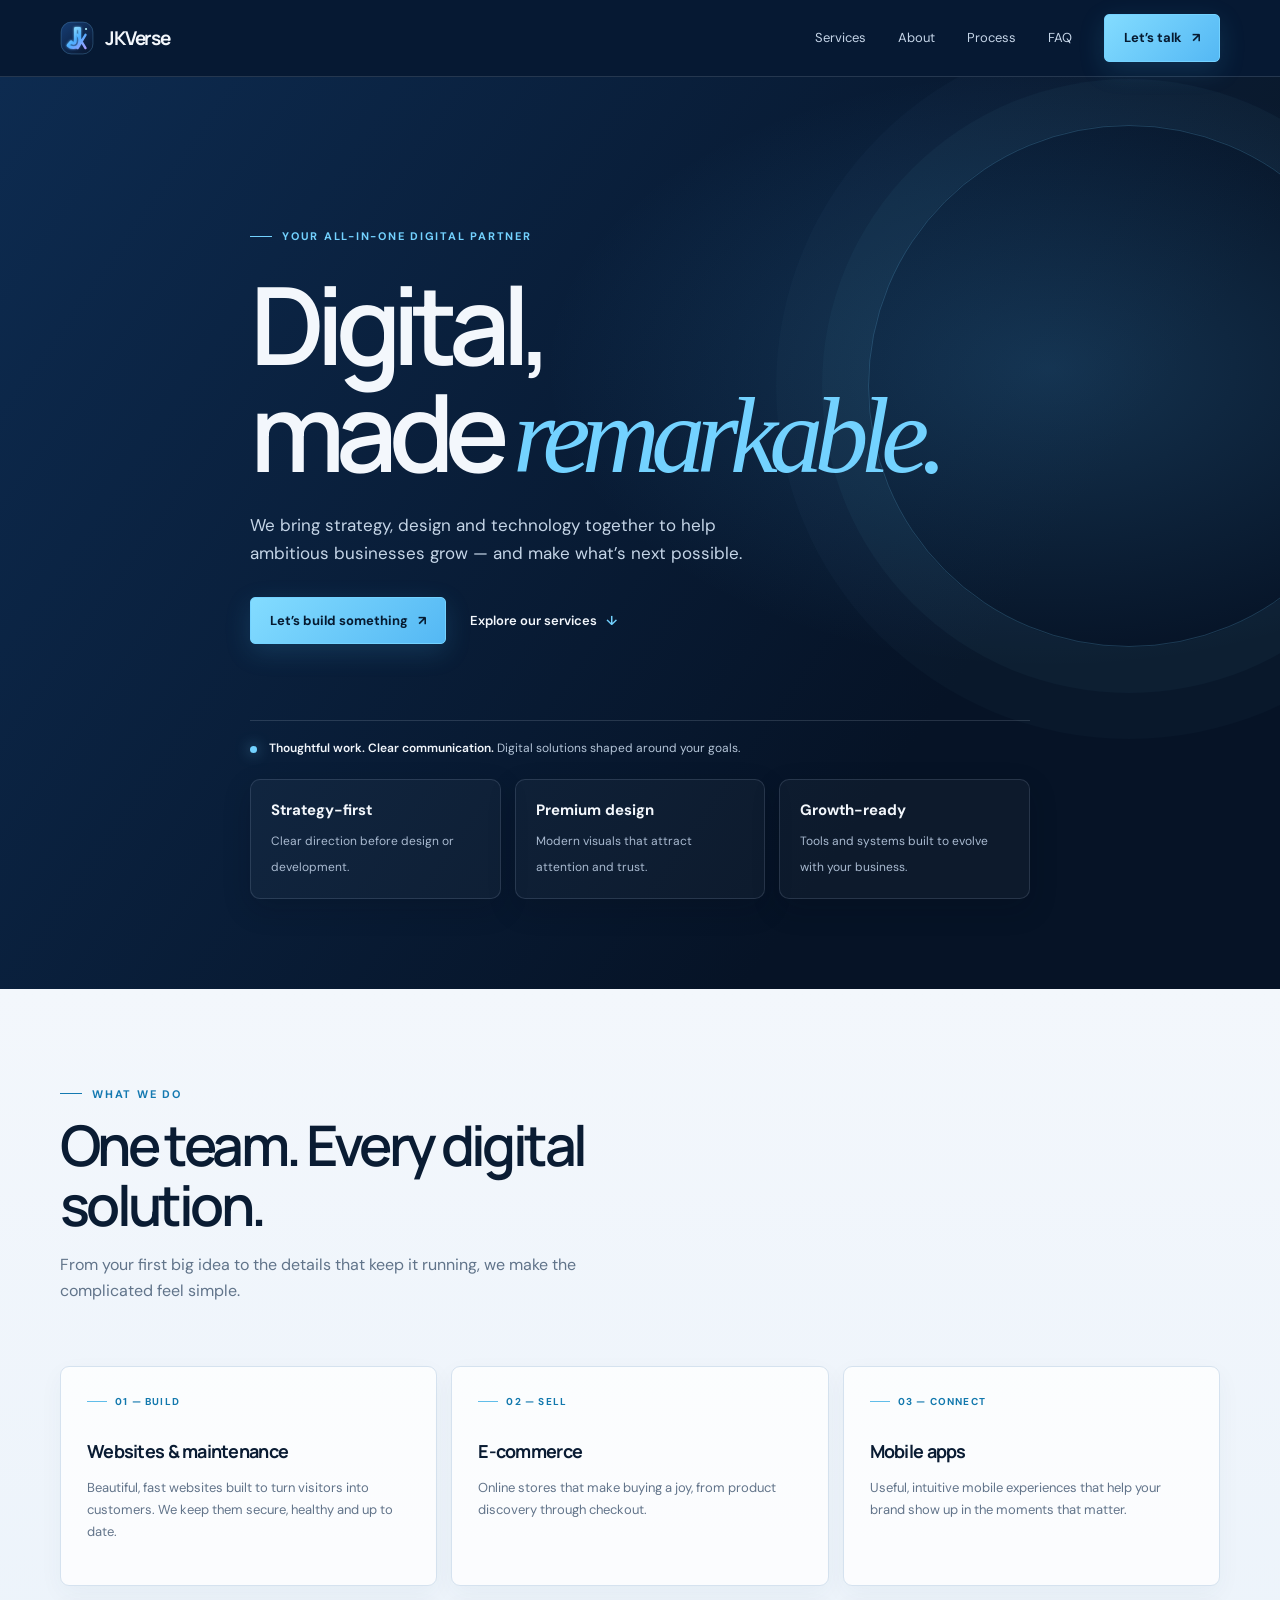
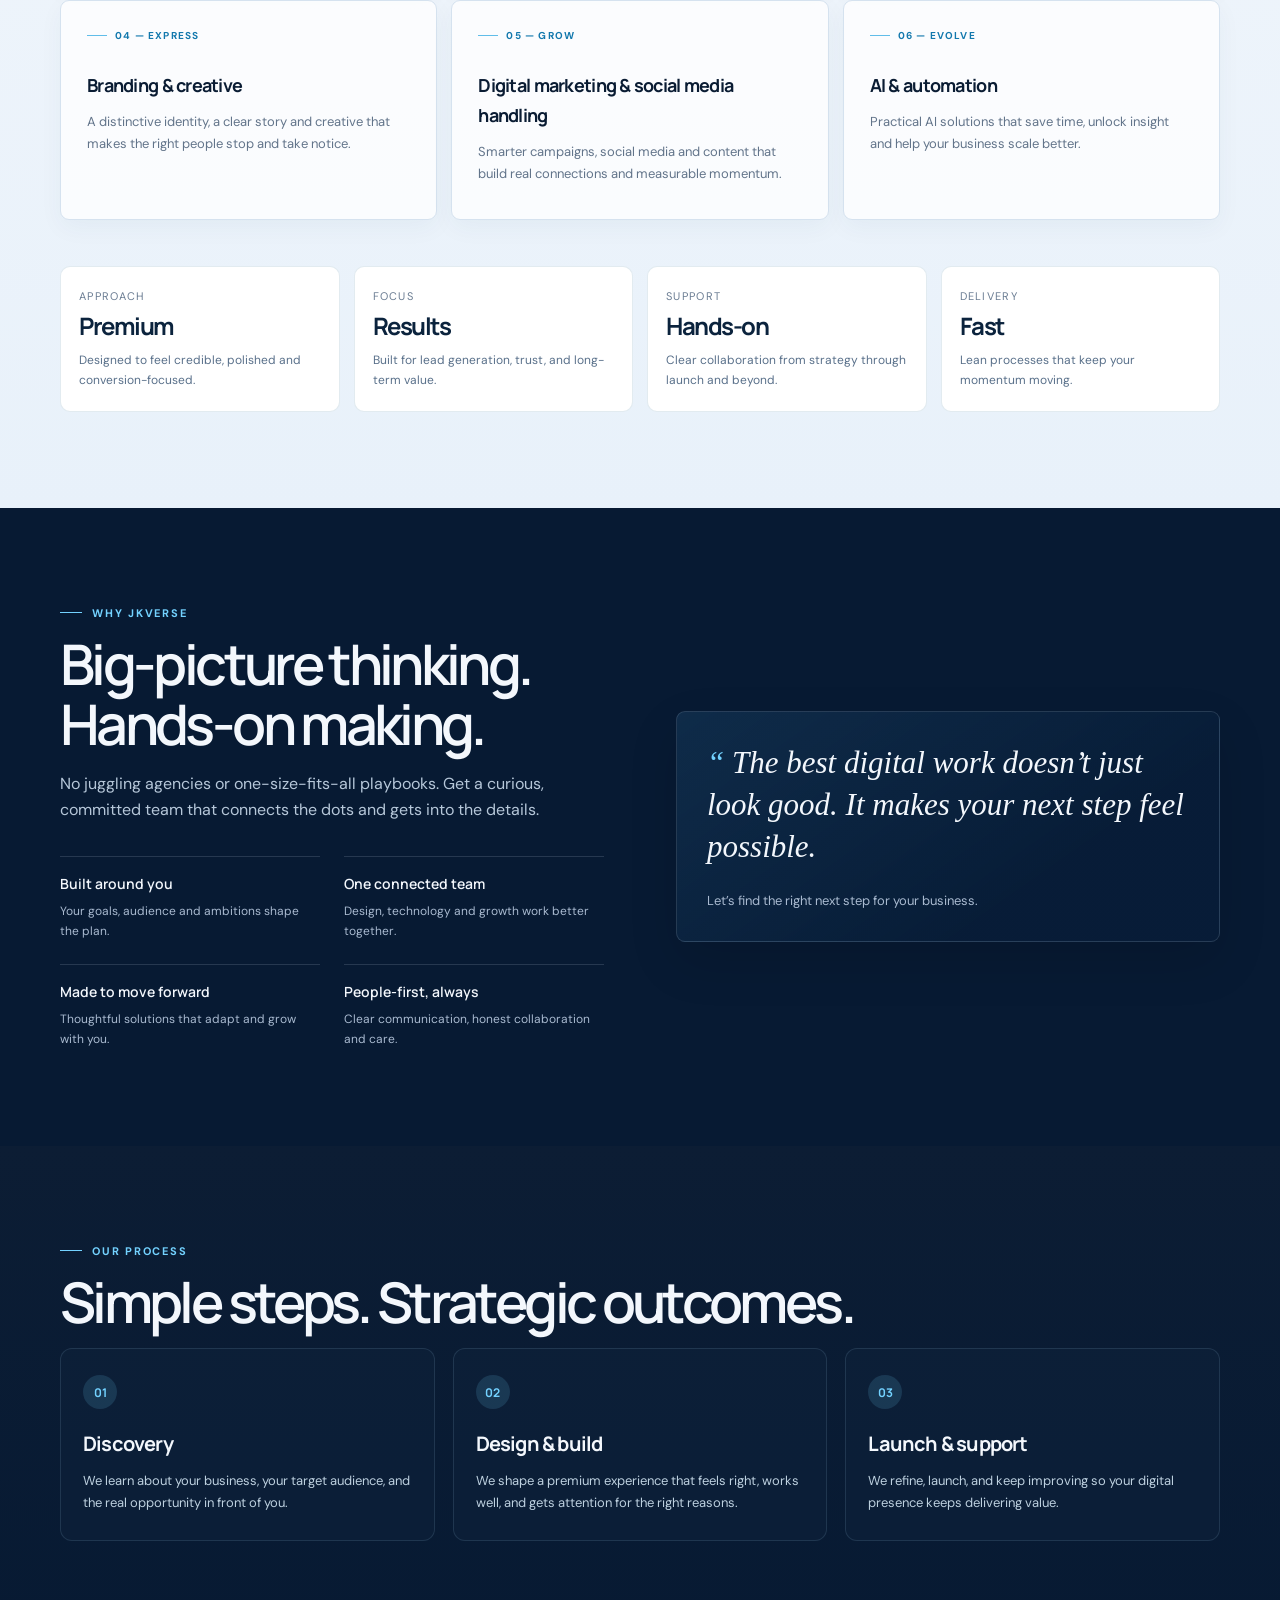
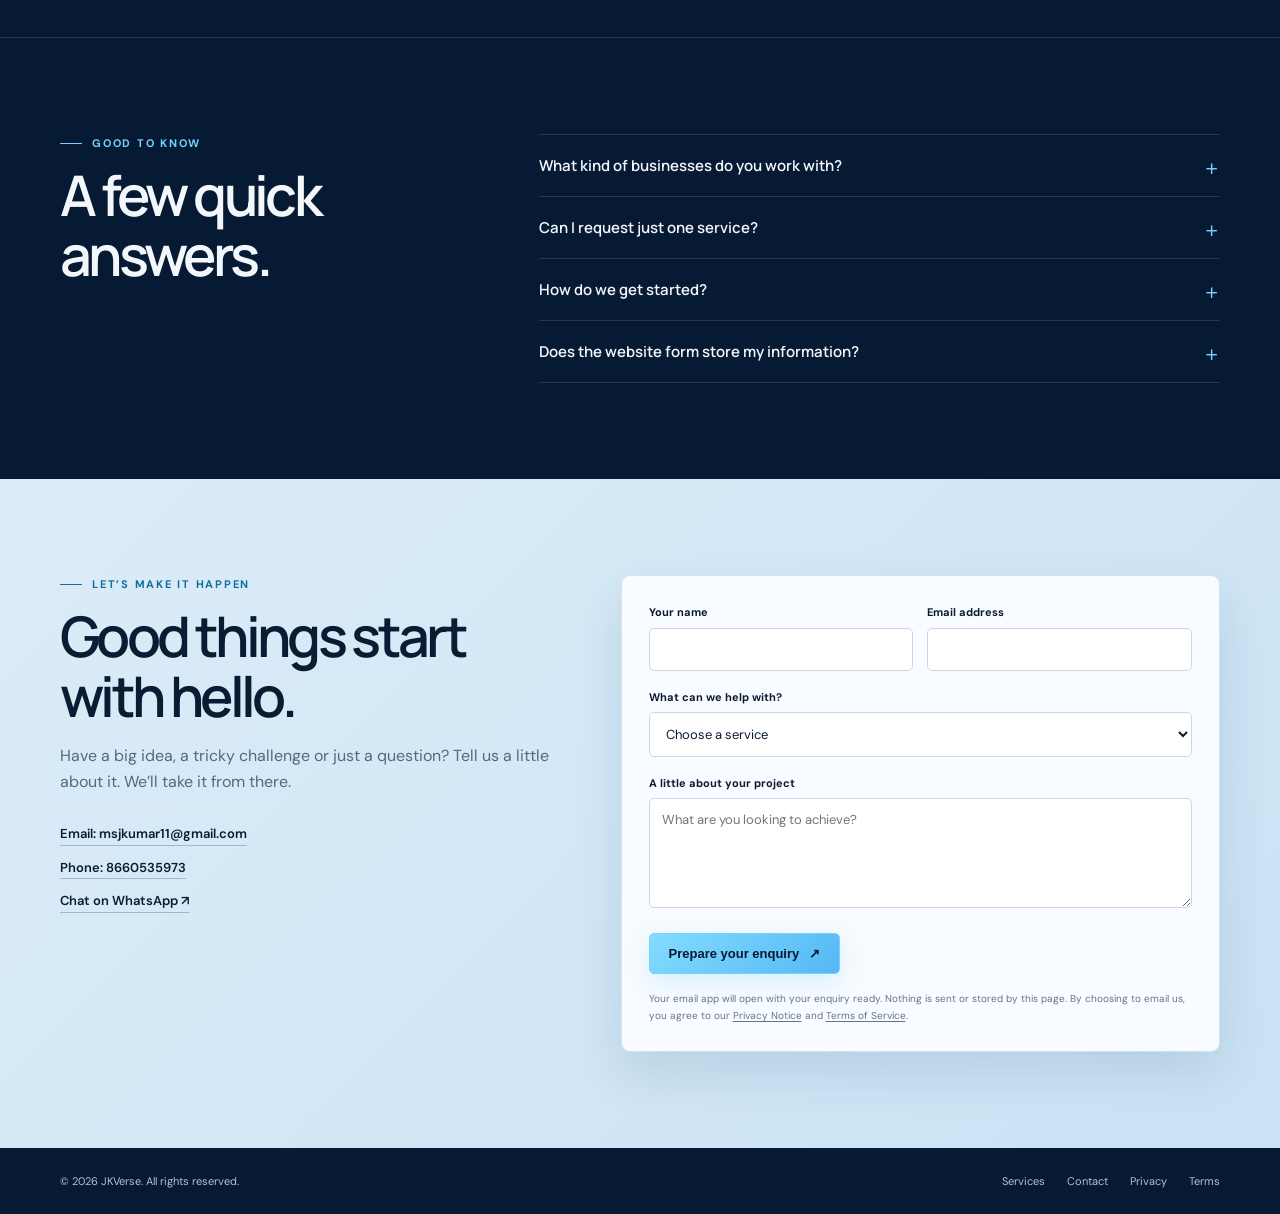
==== commit d54ade82: "Update GROW service description in index.html" ====
--- a/index.html
+++ b/index.html
@@ -57,7 +57,7 @@
         <article class="card"><span class="card-number">02 — SELL</span><h3>E-commerce</h3><p>Online stores that make buying a joy, from product discovery through checkout.</p></article>
         <article class="card"><span class="card-number">03 — CONNECT</span><h3>Mobile apps</h3><p>Useful, intuitive mobile experiences that help your brand show up in the moments that matter.</p></article>
         <article class="card"><span class="card-number">04 — EXPRESS</span><h3>Branding &amp; creative</h3><p>A distinctive identity, a clear story and creative that makes the right people stop and take notice.</p></article>
-        <article class="card"><span class="card-number">05 — GROW</span><h3>Digital marketing &amp; social</h3><p>Smarter campaigns, social media and content that build real connections and measurable momentum.</p></article>
+        <article class="card"><span class="card-number">05 — GROW</span><h3>Digital marketing &amp; social media handling</h3><p>Smarter campaigns, social media and content that build real connections and measurable momentum.</p></article>
         <article class="card"><span class="card-number">06 — EVOLVE</span><h3>AI &amp; automation</h3><p>Practical AI solutions that save time, unlock insight and help your business scale better.</p></article>
       </div>
       <div class="build-strip" aria-label="Business outcomes">
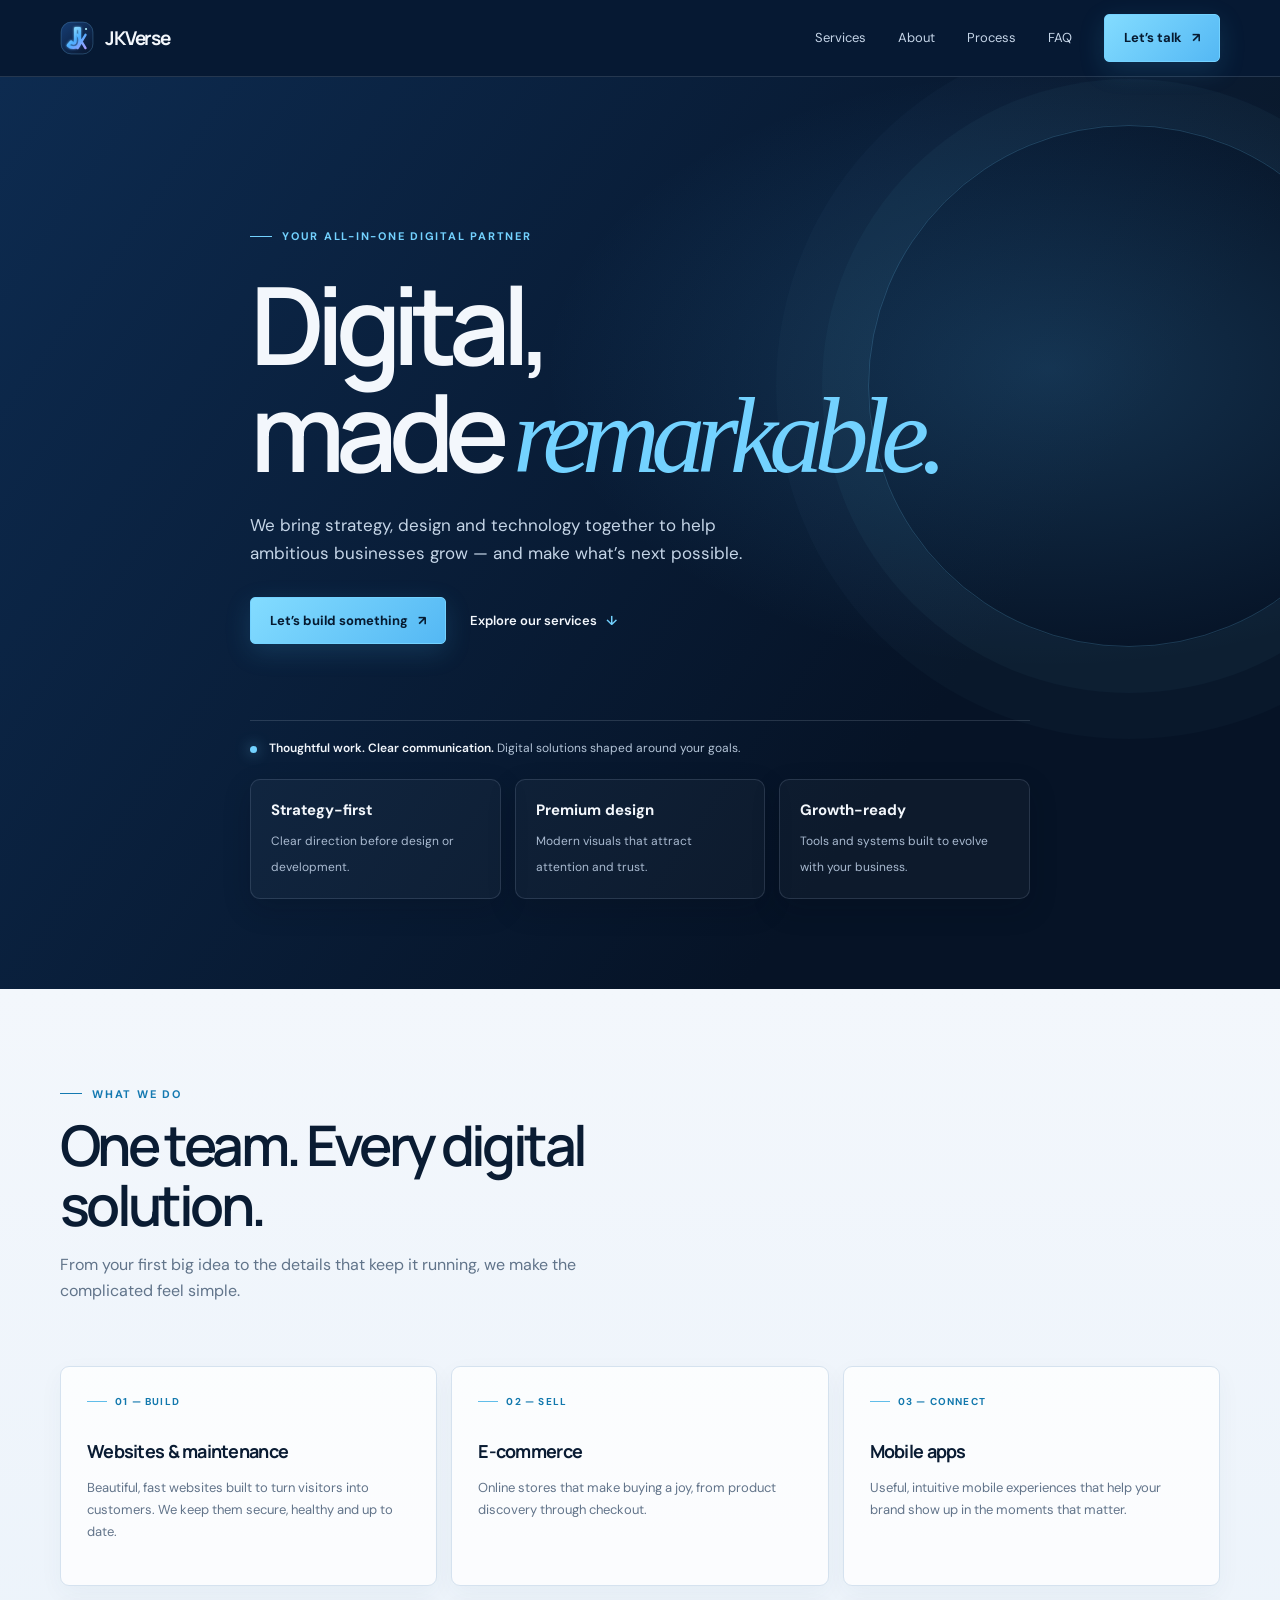
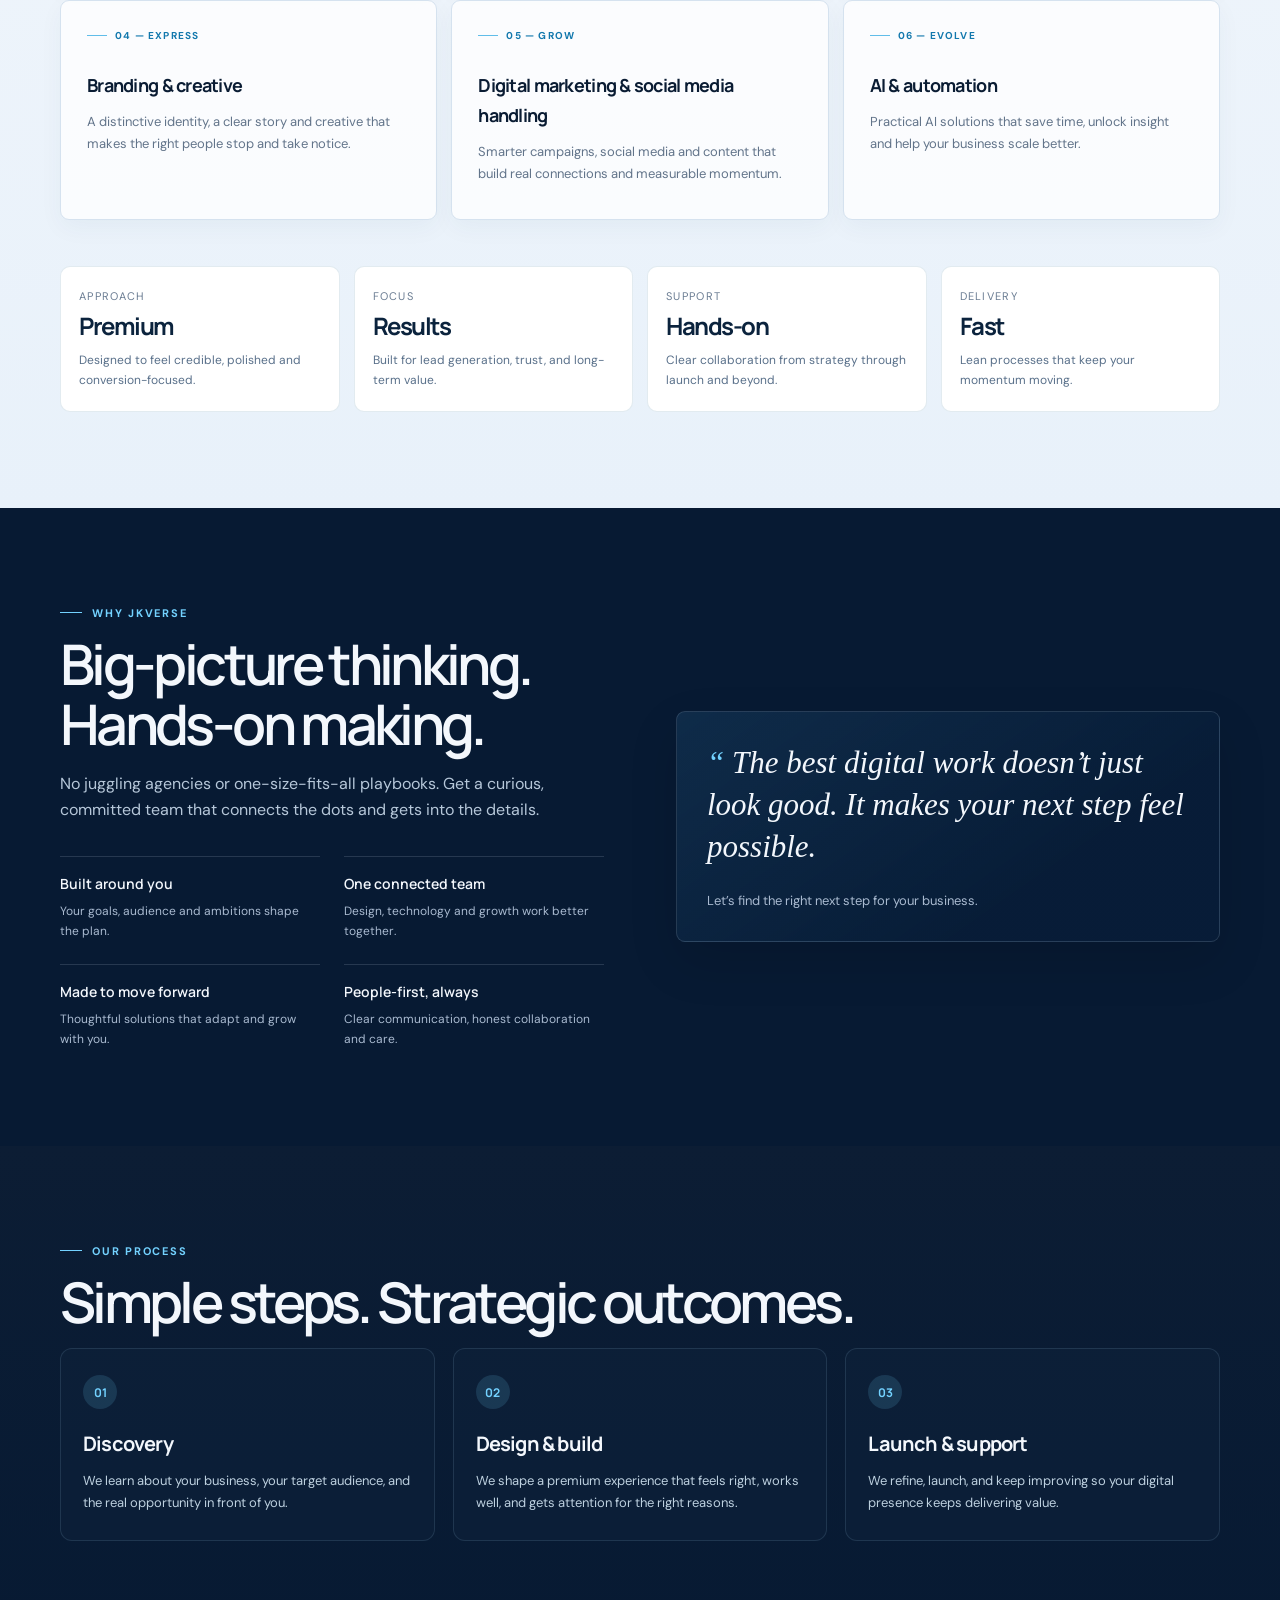
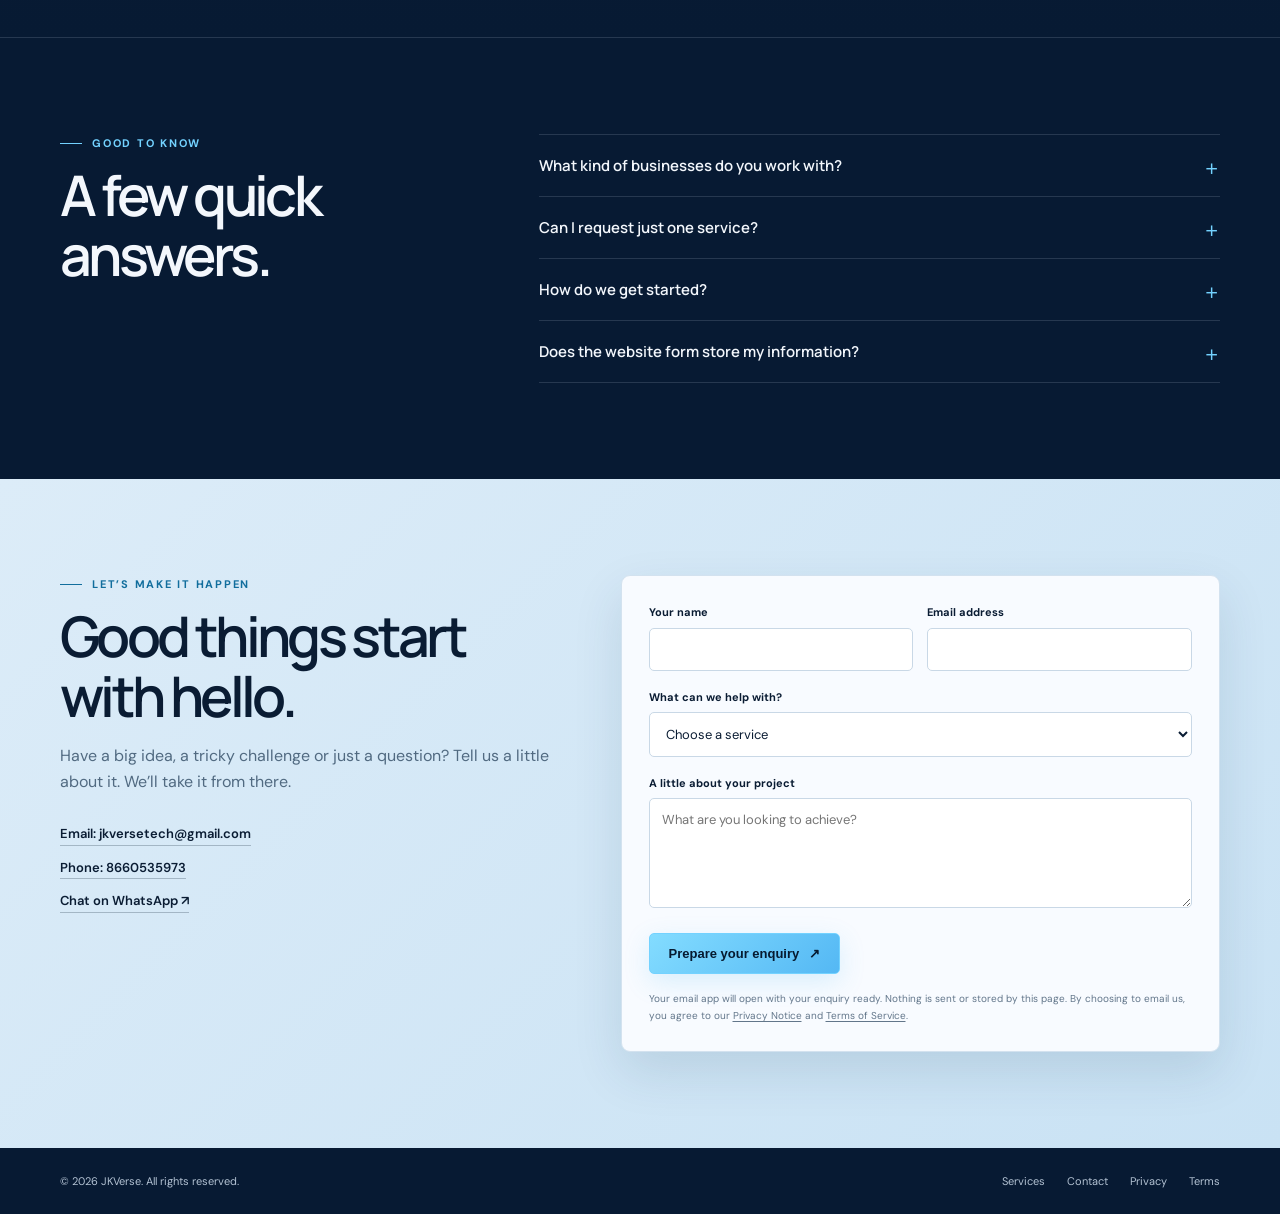
==== commit 6117cbd4: "Update contact email in index.html" ====
--- a/index.html
+++ b/index.html
@@ -98,7 +98,7 @@
     </div></section>
     <section class="contact" id="contact"><div class="wrap contact-grid">
       <div><div class="eyebrow">Let’s make it happen</div><h2>Good things start with hello.</h2><p class="intro">Have a big idea, a tricky challenge or just a question? Tell us a little about it. We’ll take it from there.</p>
-        <div class="contact-links"><a href="mailto:msjkumar11@gmail.com">Email: msjkumar11@gmail.com</a><a href="tel:8660535973">Phone: 8660535973</a><a href="https://wa.me/918660535973" target="_blank" rel="noopener noreferrer">Chat on WhatsApp ↗</a></div>
+        <div class="contact-links"><a href="mailto:jkversetech@gmail.com">Email: jkversetech@gmail.com</a><a href="tel:8660535973">Phone: 8660535973</a><a href="https://wa.me/918660535973" target="_blank" rel="noopener noreferrer">Chat on WhatsApp ↗</a></div>
       </div>
       <form class="form" id="contact-form">
         <div class="form-row"><div><label for="name">Your name</label><input id="name" name="name" autocomplete="name" required></div><div><label for="email">Email address</label><input id="email" name="email" type="email" autocomplete="email" required></div></div>
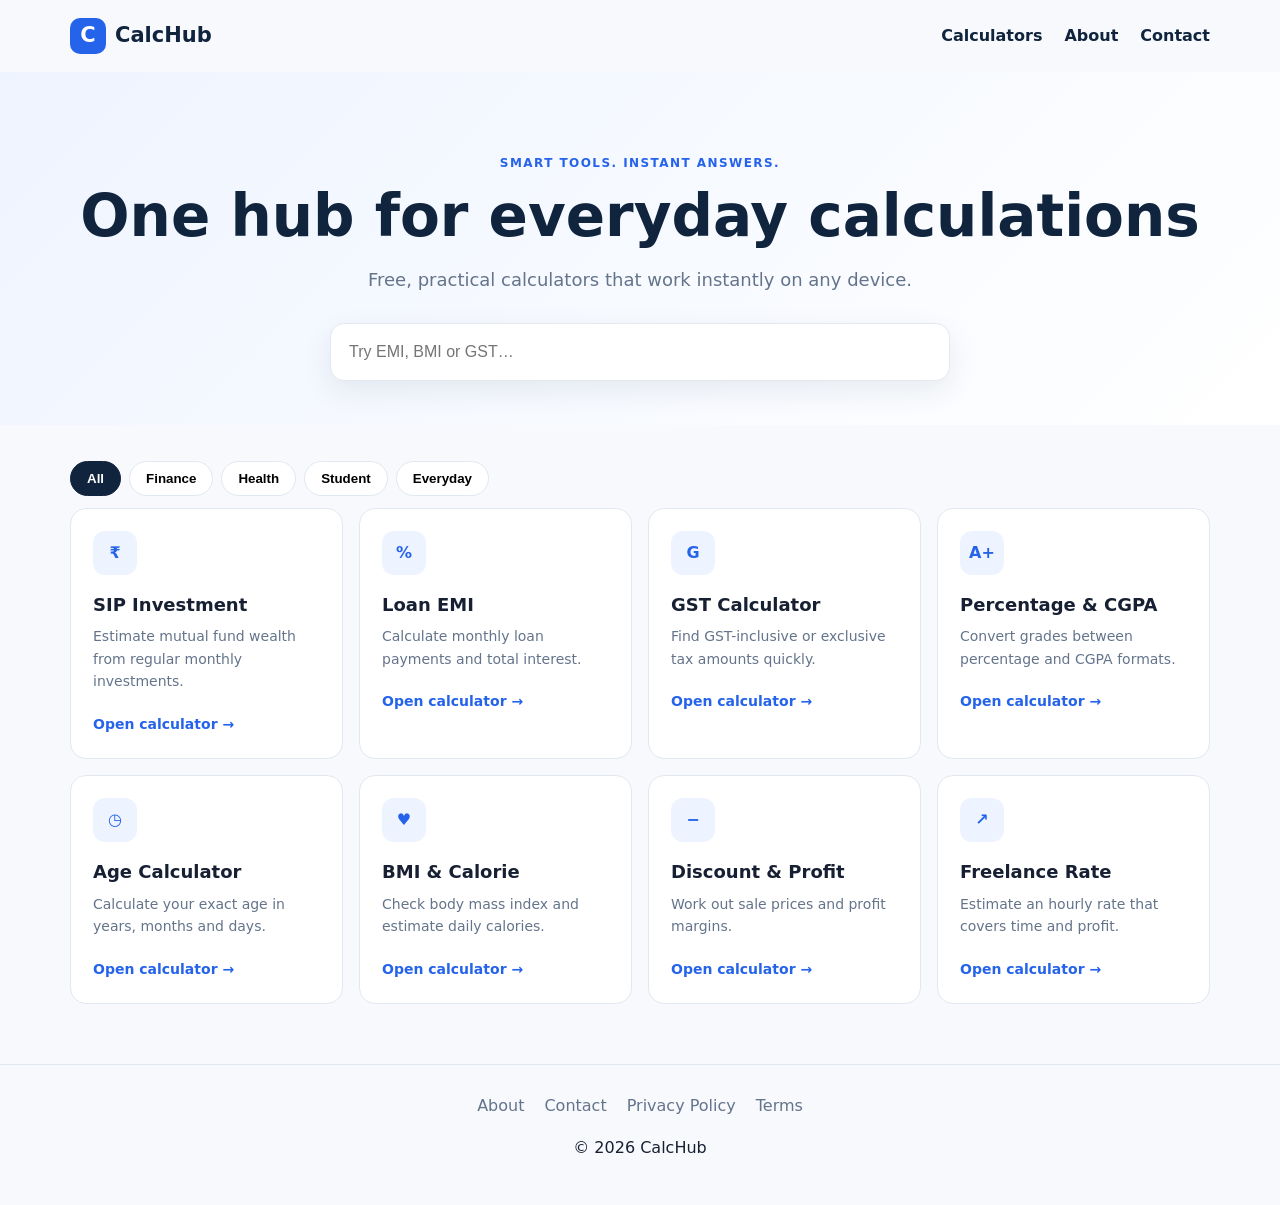
==== commit feefa6c3: "Create CalcHub homepage, shared styles/scripts, and trust pages" ====
--- a/index.html
+++ b/index.html
@@ -1,124 +1,11 @@
-<!doctype html>
-<html lang="en">
-<head>
-  <meta charset="utf-8">
-  <meta name="viewport" content="width=device-width, initial-scale=1">
-  <meta name="theme-color" content="#071a33">
-  <meta name="description" content="JKVerse helps businesses grow with websites, e-commerce, mobile apps, branding, digital marketing and practical AI solutions.">
-  <meta property="og:title" content="JKVerse — Digital, made remarkable.">
-  <meta property="og:description" content="Strategy, design and technology together. One digital partner for what’s next.">
-  <meta property="og:type" content="website">
-  <title>JKVerse — Digital, made remarkable.</title>
-  <link rel="icon" type="image/svg+xml" href="assets/jkverse-mark.svg">
-  <link rel="preconnect" href="https://fonts.googleapis.com">
-  <link rel="preconnect" href="https://fonts.gstatic.com" crossorigin>
-  <link href="https://fonts.googleapis.com/css2?family=DM+Sans:wght@400;500;600;700&family=Manrope:wght@400;500;600;700;800&display=swap" rel="stylesheet">
-  <style>
-    :root{color-scheme:dark;--ink:#071a33;--deep:#061326;--panel:#0d2544;--paper:#f3f7fc;--muted:#a9bad0;--accent:#73d2ff;--soft:#dfeffc;--line:rgba(222,237,255,.14);--width:1160px;--serif:Georgia,"Times New Roman",serif}
-    *{box-sizing:border-box}html{scroll-behavior:smooth;scroll-padding-top:88px}body{margin:0;background:var(--ink);color:var(--paper);font:16px/1.65 "DM Sans",system-ui,-apple-system,"Segoe UI",sans-serif;-webkit-font-smoothing:antialiased}a{color:inherit;text-decoration:none}a:focus-visible,button:focus-visible,input:focus-visible,select:focus-visible,textarea:focus-visible,summary:focus-visible{outline:2px solid var(--accent);outline-offset:4px}.wrap{width:min(var(--width),calc(100% - 48px));margin-inline:auto}.skip-link{position:absolute;left:16px;top:-60px;z-index:5;padding:10px 14px;background:var(--accent);color:var(--deep)}.skip-link:focus{top:12px}
-    header{position:sticky;top:0;z-index:3;background:rgba(7,26,51,.92);backdrop-filter:blur(16px);border-bottom:1px solid var(--line)}.nav{min-height:76px;display:flex;align-items:center;justify-content:space-between;gap:24px}.brand{display:inline-flex;align-items:center;gap:11px;font:700 19px/1 Manrope,sans-serif;letter-spacing:-.06em}.brand img{width:34px;height:34px}.nav-links{display:flex;align-items:center;gap:32px;color:#c5d5e8;font-size:13px}.nav-links>a:not(.button):hover,.footer-links a:hover{color:var(--accent)}.button{display:inline-flex;justify-content:center;align-items:center;gap:10px;padding:12px 19px;border:1px solid var(--accent);border-radius:5px;background:linear-gradient(135deg,#83dcff,#54b8f4);color:#061a30;font-size:13px;font-weight:700;box-shadow:0 8px 26px rgba(67,178,239,.17);transition:transform .2s,box-shadow .2s,filter .2s}.button:hover{transform:translateY(-2px);filter:brightness(1.08);box-shadow:0 12px 30px rgba(67,178,239,.28)}.button-outline{background:transparent;color:var(--paper);border-color:var(--line);box-shadow:none}.button-outline:hover{background:var(--paper);color:var(--ink)}
-    .hero{position:relative;overflow:hidden;padding:clamp(82px,12vw,150px) 0 90px;background:radial-gradient(ellipse at 82% 32%,rgba(77,177,243,.2),transparent 34%),linear-gradient(125deg,#0d2b50 0%,var(--deep) 72%)}.hero:after{content:"";position:absolute;right:-110px;top:48px;width:min(42vw,520px);aspect-ratio:1;border:1px solid rgba(115,210,255,.2);border-radius:50%;box-shadow:0 0 0 46px rgba(115,210,255,.035),0 0 0 92px rgba(115,210,255,.025);pointer-events:none}.hero-content{position:relative;z-index:1;max-width:780px}.eyebrow{display:flex;align-items:center;gap:10px;color:var(--accent);font-size:11px;font-weight:700;letter-spacing:.16em;text-transform:uppercase}.eyebrow:before{content:"";width:22px;height:1px;background:currentColor}h1,h2,h3,p{margin-top:0}h1,h2,h3{font-family:Manrope,"DM Sans",sans-serif}h1{max-width:800px;margin:26px 0 21px;font-size:clamp(54px,9vw,108px);line-height:.99;letter-spacing:-.085em;font-weight:600}h1 span{font-family:var(--serif);font-weight:400;font-style:italic;letter-spacing:-.08em;color:var(--accent)}.hero p{max-width:520px;margin-bottom:30px;color:#c5d5e7;font-size:17px}.actions{display:flex;align-items:center;gap:24px;flex-wrap:wrap}.text-link{font-size:13px;font-weight:600;color:var(--paper)}.text-link span{color:var(--accent);margin-left:6px}.hero-note{margin-top:76px;padding-top:18px;border-top:1px solid var(--line);display:flex;align-items:center;gap:12px;color:#b5c5d8;font-size:12px}.hero-note b{color:var(--paper);font-weight:600}.status-dot{width:7px;height:7px;border-radius:50%;background:var(--accent);box-shadow:0 0 14px rgba(115,210,255,.65)}
-    .pill-row{display:grid;grid-template-columns:repeat(3,minmax(0,1fr));gap:14px;padding:20px 0 0}.pill{padding:18px 20px;border:1px solid rgba(198,221,245,.14);background:rgba(255,255,255,.03);border-radius:10px;box-shadow:0 10px 28px rgba(3,9,21,.18)}.pill strong{display:block;color:var(--paper);font-size:15px;margin-bottom:4px}.pill span{color:var(--muted);font-size:12px}
-    main section{padding:96px 0}.services{background:linear-gradient(180deg,#f3f7fc,#e8f1fa);color:#0a1c33}.services .eyebrow{color:#1479b1}.section-heading{display:flex;align-items:flex-end;justify-content:space-between;gap:28px}.section-heading>div{max-width:650px}h2{margin:12px 0 16px;font-size:clamp(34px,5vw,56px);line-height:1.08;letter-spacing:-.065em;font-weight:600}.intro{max-width:610px;color:#687b91}.services .intro{color:#61748a}.grid{display:grid;grid-template-columns:repeat(3,1fr);gap:14px;margin-top:45px}.card{position:relative;min-height:220px;padding:27px 26px;border:1px solid #d5e2ef;border-radius:9px;background:rgba(255,255,255,.78);box-shadow:0 8px 24px rgba(25,63,97,.045);transition:transform .22s,border-color .22s,box-shadow .22s,background .22s}.card:hover{transform:translateY(-5px);border-color:#85c9eb;background:#fff;box-shadow:0 18px 34px rgba(25,63,97,.12)}.card-number{display:flex;align-items:center;gap:8px;margin-bottom:27px;color:#1278ad;font-size:10px;font-weight:700;letter-spacing:.12em}.card-number:before{content:"";width:20px;height:1px;background:#60bde9}.card h3{margin:0 0 10px;font-size:18px;letter-spacing:-.04em}.card p{margin:0;color:#62748a;font-size:13px;line-height:1.7}.card:after{content:"↗";position:absolute;right:22px;top:22px;color:#1683bb;font-size:15px;opacity:0;transform:translate(-3px,3px);transition:opacity .2s,transform .2s}.card:hover:after{opacity:1;transform:translate(0)}
-    .build-strip{margin-top:46px;display:grid;grid-template-columns:repeat(4,1fr);gap:14px}.mini-stat{padding:20px 18px;border:1px solid rgba(17,88,133,.12);border-radius:10px;background:#fff;color:#0b233d}.mini-stat .label{display:block;color:#6a7c92;font-size:11px;letter-spacing:.12em;text-transform:uppercase;margin-bottom:8px}.mini-stat strong{font:700 24px/1.1 Manrope,sans-serif;letter-spacing:-.06em}.mini-stat small{display:block;margin-top:8px;color:#59708a;font-size:12px}
-    .about-grid{display:grid;grid-template-columns:1fr 1fr;gap:72px;align-items:center}.about-grid .intro{color:#b6c7d9}.about-aside{padding:30px;border:1px solid var(--line);border-radius:9px;background:linear-gradient(145deg,rgba(71,163,224,.13),rgba(8,31,59,.55) 70%);box-shadow:0 20px 50px rgba(0,0,0,.12)}.about-aside .quote{margin:0 0 22px;font:italic clamp(22px,3vw,31px)/1.35 var(--serif);color:var(--paper)}.about-aside .quote-mark{color:var(--accent)}.about-aside p{margin:0;color:var(--muted);font-size:13px}.points{display:grid;grid-template-columns:1fr 1fr;gap:22px 24px;margin-top:32px}.point{border-top:1px solid var(--line);padding-top:14px}.point strong{font:600 14px Manrope,sans-serif}.point p{margin:5px 0 0;color:var(--muted);font-size:12px}
-    .process{background:linear-gradient(180deg,#0c1d34,#071a33)}.process-grid{display:grid;grid-template-columns:repeat(3,1fr);gap:18px}.step{padding:26px 22px;border:1px solid rgba(146,188,223,.15);border-radius:12px;background:rgba(17,37,60,.45)}.step .num{display:inline-flex;align-items:center;justify-content:center;width:34px;height:34px;border-radius:50%;background:rgba(115,210,255,.14);color:var(--accent);font:700 12px Manrope,sans-serif;margin-bottom:18px}.step h3{margin:0 0 10px;font-size:20px;letter-spacing:-.04em}.step p{margin:0;color:#bdd0df;font-size:13px;line-height:1.7}
-    .faq-section{border-top:1px solid var(--line)}.faq-layout{display:grid;grid-template-columns:.75fr 1.25fr;gap:70px}.faq-list{border-top:1px solid var(--line)}details{border-bottom:1px solid var(--line)}summary{position:relative;padding:20px 34px 20px 0;list-style:none;font:600 15px Manrope,sans-serif;cursor:pointer}summary::-webkit-details-marker{display:none}summary:after{content:"+";position:absolute;right:2px;top:17px;color:var(--accent);font-size:23px;font-weight:400}details[open] summary:after{content:"−"}details p{max-width:650px;margin:0;padding:0 30px 20px 0;color:var(--muted);font-size:13px}
-    .contact{background:linear-gradient(135deg,#dcecf8,#c9e2f4);color:#0a1c33}.contact .eyebrow{color:#126e9d}.contact-grid{display:grid;grid-template-columns:.9fr 1.1fr;gap:70px;align-items:start}.contact .intro{color:#516a81}.contact-links{display:grid;gap:11px;margin-top:28px;font-size:13px;font-weight:600}.contact-links a{width:fit-content;border-bottom:1px solid rgba(10,28,51,.25)}.contact-links a:hover{border-color:#0a1c33;color:#1478ae}.form{display:grid;gap:17px;padding:27px;border:1px solid #d3e2ef;border-radius:9px;background:#f8fbff;box-shadow:0 20px 50px rgba(15,55,89,.12)}.form-row{display:grid;grid-template-columns:1fr 1fr;gap:14px}.form label{display:block;margin-bottom:6px;font-size:11px;font-weight:700}.form input,.form select,.form textarea{width:100%;padding:12px;border:1px solid #c9d8e6;border-radius:5px;background:#fff;color:#0a1c33;font:13px "DM Sans",system-ui,sans-serif;transition:border-color .2s,box-shadow .2s}.form input:focus,.form select:focus,.form textarea:focus{outline:none;border-color:#339bd1;box-shadow:0 0 0 3px rgba(51,155,209,.13)}.form select{cursor:pointer}.form select option{background:#fff;color:#0a1c33}.form textarea{min-height:110px;resize:vertical}.form .button{justify-self:start}.form-note{margin:0;color:#62768a;font-size:10px}.form-note a{text-decoration:underline;text-underline-offset:2px}
-    footer{padding:24px 0;color:#b3c2d3;font-size:11px}.footer-inner{display:flex;align-items:center;justify-content:space-between;gap:20px}.footer-links{display:flex;gap:22px}
-    @media(max-width:760px){.wrap{width:min(var(--width),calc(100% - 36px))}.nav{min-height:68px}.nav-links{gap:17px}.hero{padding-top:92px}.hero:after{right:-190px;top:130px}.hero-note{margin-top:56px}.section-heading{display:block}.grid{grid-template-columns:repeat(2,1fr)}.build-strip{grid-template-columns:repeat(2,1fr)}.process-grid{grid-template-columns:1fr}.about-grid,.contact-grid,.faq-layout{grid-template-columns:1fr;gap:34px}.about-aside{max-width:600px}.faq-layout{gap:14px}.pill-row{grid-template-columns:1fr}}
-    @media(max-width:500px){.wrap{width:calc(100% - 32px)}.nav{align-items:flex-start;flex-direction:column;padding:13px 0;gap:13px}.nav-links{width:100%;justify-content:space-between;gap:8px;font-size:11px}.nav-links .button{padding:9px 12px}.brand{font-size:18px}.hero{padding:78px 0 66px}h1{font-size:clamp(49px,15vw,72px)}.hero p{font-size:15px}.actions{gap:16px}.actions .button{width:100%}.hero-note{margin-top:42px}.hero-note span:last-child{font-size:11px}.hero-note b{display:block}.hero-note{align-items:flex-start}main section{padding:68px 0}.grid{grid-template-columns:1fr;margin-top:30px}.build-strip{grid-template-columns:1fr}.card{min-height:unset;padding:22px}.card-number{margin-bottom:16px}.points,.form-row{grid-template-columns:1fr}.form{padding:19px}.footer-inner{align-items:flex-start;flex-direction:column}.footer-links{flex-wrap:wrap;gap:16px}}
-    @media(prefers-reduced-motion:reduce){html{scroll-behavior:auto}*,*::before,*::after{transition:none!important}}
-  </style>
-</head>
-<body>
-  <a class="skip-link" href="#main">Skip to content</a>
-  <header><div class="wrap nav">
-    <a class="brand" href="#home" aria-label="JKVerse home"><img src="assets/jkverse-mark.svg" alt="">JKVerse</a>
-    <nav class="nav-links" aria-label="Main navigation"><a href="#services">Services</a><a href="#about">About</a><a href="#process">Process</a><a href="#faq">FAQ</a><a class="button" href="#contact">Let’s talk <span aria-hidden="true">↗</span></a></nav>
-  </div></header>
-  <main id="main">
-    <section class="hero" id="home"><div class="wrap hero-content">
-      <div class="eyebrow">Your all-in-one digital partner</div>
-      <h1>Digital,<br>made <span>remarkable.</span></h1>
-      <p>We bring strategy, design and technology together to help ambitious businesses grow — and make what’s next possible.</p>
-      <div class="actions"><a class="button" href="#contact">Let’s build something <span aria-hidden="true">↗</span></a><a class="text-link" href="#services">Explore our services <span aria-hidden="true">↓</span></a></div>
-      <div class="hero-note"><span class="status-dot" aria-hidden="true"></span><span><b>Thoughtful work. Clear communication.</b> Digital solutions shaped around your goals.</span></div>
-      <div class="pill-row" aria-label="Highlights">
-        <div class="pill"><strong>Strategy-first</strong><span>Clear direction before design or development.</span></div>
-        <div class="pill"><strong>Premium design</strong><span>Modern visuals that attract attention and trust.</span></div>
-        <div class="pill"><strong>Growth-ready</strong><span>Tools and systems built to evolve with your business.</span></div>
-      </div>
-    </div></section>
-    <section class="services" id="services"><div class="wrap">
-      <div class="section-heading"><div><div class="eyebrow">What we do</div><h2>One team. Every digital solution.</h2><p class="intro">From your first big idea to the details that keep it running, we make the complicated feel simple.</p></div></div>
-      <div class="grid">
-        <article class="card"><span class="card-number">01 — BUILD</span><h3>Websites &amp; maintenance</h3><p>Beautiful, fast websites built to turn visitors into customers. We keep them secure, healthy and up to date.</p></article>
-        <article class="card"><span class="card-number">02 — SELL</span><h3>E-commerce</h3><p>Online stores that make buying a joy, from product discovery through checkout.</p></article>
-        <article class="card"><span class="card-number">03 — CONNECT</span><h3>Mobile apps</h3><p>Useful, intuitive mobile experiences that help your brand show up in the moments that matter.</p></article>
-        <article class="card"><span class="card-number">04 — EXPRESS</span><h3>Branding &amp; creative</h3><p>A distinctive identity, a clear story and creative that makes the right people stop and take notice.</p></article>
-        <article class="card"><span class="card-number">05 — GROW</span><h3>Digital marketing &amp; social media handling</h3><p>Smarter campaigns, social media and content that build real connections and measurable momentum.</p></article>
-        <article class="card"><span class="card-number">06 — EVOLVE</span><h3>AI &amp; automation</h3><p>Practical AI solutions that save time, unlock insight and help your business scale better.</p></article>
-      </div>
-      <div class="build-strip" aria-label="Business outcomes">
-        <div class="mini-stat"><span class="label">Approach</span><strong>Premium</strong><small>Designed to feel credible, polished and conversion-focused.</small></div>
-        <div class="mini-stat"><span class="label">Focus</span><strong>Results</strong><small>Built for lead generation, trust, and long-term value.</small></div>
-        <div class="mini-stat"><span class="label">Support</span><strong>Hands-on</strong><small>Clear collaboration from strategy through launch and beyond.</small></div>
-        <div class="mini-stat"><span class="label">Delivery</span><strong>Fast</strong><small>Lean processes that keep your momentum moving.</small></div>
-      </div>
-    </div></section>
-    <section id="about"><div class="wrap about-grid">
-      <div><div class="eyebrow">Why JKVerse</div><h2>Big-picture thinking. Hands-on making.</h2><p class="intro">No juggling agencies or one-size-fits-all playbooks. Get a curious, committed team that connects the dots and gets into the details.</p>
-        <div class="points">
-          <div class="point"><strong>Built around you</strong><p>Your goals, audience and ambitions shape the plan.</p></div>
-          <div class="point"><strong>One connected team</strong><p>Design, technology and growth work better together.</p></div>
-          <div class="point"><strong>Made to move forward</strong><p>Thoughtful solutions that adapt and grow with you.</p></div>
-          <div class="point"><strong>People-first, always</strong><p>Clear communication, honest collaboration and care.</p></div>
-        </div>
-      </div>
-      <aside class="about-aside"><p class="quote"><span class="quote-mark">“</span> The best digital work doesn’t just look good. It makes your next step feel possible.</p><p>Let’s find the right next step for your business.</p></aside>
-    </div></section>
-    <section class="process" id="process"><div class="wrap">
-      <div class="eyebrow">Our process</div>
-      <h2>Simple steps. Strategic outcomes.</h2>
-      <div class="process-grid">
-        <article class="step"><div class="num">01</div><h3>Discovery</h3><p>We learn about your business, your target audience, and the real opportunity in front of you.</p></article>
-        <article class="step"><div class="num">02</div><h3>Design &amp; build</h3><p>We shape a premium experience that feels right, works well, and gets attention for the right reasons.</p></article>
-        <article class="step"><div class="num">03</div><h3>Launch &amp; support</h3><p>We refine, launch, and keep improving so your digital presence keeps delivering value.</p></article>
-      </div>
-    </div></section>
-    <section class="faq-section" id="faq"><div class="wrap faq-layout">
-      <div><div class="eyebrow">Good to know</div><h2>A few quick answers.</h2></div>
-      <div class="faq-list">
-        <details><summary>What kind of businesses do you work with?</summary><p>We work with people and organizations looking for thoughtful digital, creative or technology support. Share your goals and we’ll explore how we can help.</p></details>
-        <details><summary>Can I request just one service?</summary><p>Absolutely. You can get help with a single project or combine services into a broader digital plan shaped around what you need.</p></details>
-        <details><summary>How do we get started?</summary><p>Send an enquiry, email us or start a WhatsApp chat. We’ll learn about your project and discuss sensible next steps.</p></details>
-        <details><summary>Does the website form store my information?</summary><p>No. The form prepares an email in your own email app; it does not send or store information on this website.</p></details>
-      </div>
-    </div></section>
-    <section class="contact" id="contact"><div class="wrap contact-grid">
-      <div><div class="eyebrow">Let’s make it happen</div><h2>Good things start with hello.</h2><p class="intro">Have a big idea, a tricky challenge or just a question? Tell us a little about it. We’ll take it from there.</p>
-        <div class="contact-links"><a href="mailto:jkversetech@gmail.com">Email: jkversetech@gmail.com</a><a href="tel:8660535973">Phone: 8660535973</a><a href="https://wa.me/918660535973" target="_blank" rel="noopener noreferrer">Chat on WhatsApp ↗</a></div>
-      </div>
-      <form class="form" id="contact-form">
-        <div class="form-row"><div><label for="name">Your name</label><input id="name" name="name" autocomplete="name" required></div><div><label for="email">Email address</label><input id="email" name="email" type="email" autocomplete="email" required></div></div>
-        <div><label for="service">What can we help with?</label><select id="service" name="service"><option value="">Choose a service</option><option>Website &amp; maintenance</option><option>E-commerce</option><option>Mobile app</option><option>Branding &amp; creative</option><option>Digital marketing &amp; social</option><option>AI &amp; automation</option><option>Something else</option></select></div>
-        <div><label for="message">A little about your project</label><textarea id="message" name="message" placeholder="What are you looking to achieve?"></textarea></div>
-        <button class="button" type="submit">Prepare your enquiry <span aria-hidden="true">↗</span></button>
-        <p class="form-note">Your email app will open with your enquiry ready. Nothing is sent or stored by this page. By choosing to email us, you agree to our <a href="privacy.html">Privacy Notice</a> and <a href="terms.html">Terms of Service</a>.</p>
-      </form>
-    </div></section>
-  </main>
-  <footer><div class="wrap footer-inner"><span>© <span id="year"></span> JKVerse. All rights reserved.</span><nav class="footer-links" aria-label="Footer"><a href="#services">Services</a><a href="#contact">Contact</a><a href="privacy.html">Privacy</a><a href="terms.html">Terms</a></nav></div></footer>
-  <script>
-    document.querySelector('#year').textContent = new Date().getFullYear();
-    document.querySelector('#contact-form').addEventListener('submit', event => {
-      event.preventDefault();
-      const form = new FormData(event.currentTarget);
-      const subject = encodeURIComponent(`JKVerse enquiry — ${form.get('service') || 'New project'}`);
-      const body = encodeURIComponent(`Name: ${form.get('name')}\nEmail: ${form.get('email')}\nService: ${form.get('service') || 'Not specified'}\n\nProject details:\n${form.get('message') || 'Not provided'}`);
-      window.location.href = `mailto:msjkumar11@gmail.com?subject=${subject}&body=${body}`;
-    });
-  </script>
-</body>
-</html>
+<!DOCTYPE html>
+<html lang="en"><head><meta charset="UTF-8"><meta name="viewport" content="width=device-width,initial-scale=1"><title>CalcHub — All-in-One Online Calculators</title><meta name="description" content="Free fast calculators for finance, health, study and everyday decisions."><meta property="og:title" content="CalcHub — All-in-One Calculators"><meta property="og:description" content="Simple, accurate calculators for everyday needs."><meta property="og:type" content="website"><link rel="stylesheet" href="assets/calchub.css"></head><body><header class="site-header"><a class="brand" href="index.html"><span class="brand-mark">C</span>CalcHub</a><nav aria-label="Main navigation"><a href="index.html">Calculators</a><a href="about.html">About</a><a href="contact.html">Contact</a></nav></header><main><section class="hero"><p class="eyebrow">Smart tools. Instant answers.</p><h1>One hub for everyday calculations</h1><p>Free, practical calculators that work instantly on any device.</p><label class="search-box"><span>Search calculators</span><input id="calculator-search" type="search" placeholder="Try EMI, BMI or GST…" autocomplete="off"></label></section><section><div class="category-tabs" role="group" aria-label="Filter calculators"><button class="tab active" data-category="All">All</button><button class="tab" data-category="Finance">Finance</button><button class="tab" data-category="Health">Health</button><button class="tab" data-category="Student">Student</button><button class="tab" data-category="Everyday">Everyday</button></div><div class="calculator-grid" id="calculator-grid">
+<article class="calculator-card" data-category="Finance" data-name="SIP Investment"><span class="card-icon">₹</span><h2>SIP Investment</h2><p>Estimate mutual fund wealth from regular monthly investments.</p><a href="sip-calculator.html" class="card-link">Open calculator →</a></article>
+<article class="calculator-card" data-category="Finance" data-name="Loan EMI"><span class="card-icon">%</span><h2>Loan EMI</h2><p>Calculate monthly loan payments and total interest.</p><a href="emi-calculator.html" class="card-link">Open calculator →</a></article>
+<article class="calculator-card" data-category="Finance" data-name="GST"><span class="card-icon">G</span><h2>GST Calculator</h2><p>Find GST-inclusive or exclusive tax amounts quickly.</p><a href="gst-calculator.html" class="card-link">Open calculator →</a></article>
+<article class="calculator-card" data-category="Student" data-name="Percentage CGPA"><span class="card-icon">A+</span><h2>Percentage & CGPA</h2><p>Convert grades between percentage and CGPA formats.</p><a href="percentage-calculator.html" class="card-link">Open calculator →</a></article>
+<article class="calculator-card" data-category="Everyday" data-name="Age"><span class="card-icon">◷</span><h2>Age Calculator</h2><p>Calculate your exact age in years, months and days.</p><a href="age-calculator.html" class="card-link">Open calculator →</a></article>
+<article class="calculator-card" data-category="Health" data-name="BMI Calorie"><span class="card-icon">♥</span><h2>BMI & Calorie</h2><p>Check body mass index and estimate daily calories.</p><a href="bmi-calculator.html" class="card-link">Open calculator →</a></article>
+<article class="calculator-card" data-category="Everyday" data-name="Discount Profit Margin"><span class="card-icon">−</span><h2>Discount & Profit</h2><p>Work out sale prices and profit margins.</p><a href="discount-calculator.html" class="card-link">Open calculator →</a></article>
+<article class="calculator-card" data-category="Everyday" data-name="Freelance Hourly Rate"><span class="card-icon">↗</span><h2>Freelance Rate</h2><p>Estimate an hourly rate that covers time and profit.</p><a href="freelance-rate-calculator.html" class="card-link">Open calculator →</a></article>
+</div></section></main><footer><a href="about.html">About</a><a href="contact.html">Contact</a><a href="privacy-policy.html">Privacy Policy</a><a href="terms.html">Terms</a><p>© 2026 CalcHub</p></footer><script src="assets/calchub.js"></script></body></html>
--- a/assets/calchub.css
+++ b/assets/calchub.css
@@ -0,0 +1 @@
+:root{--navy:#10243e;--blue:#2563eb;--cyan:#dbeafe;--ink:#172033;--muted:#64748b;--line:#e2e8f0;--surface:#fff;--bg:#f7f9fc}*{box-sizing:border-box}body{margin:0;font-family:system-ui,-apple-system,BlinkMacSystemFont,"Segoe UI",sans-serif;color:var(--ink);background:var(--bg);line-height:1.6}.site-header{height:72px;display:flex;align-items:center;justify-content:space-between;max-width:1180px;margin:auto;padding:0 20px}.site-header nav{display:flex;gap:22px}.site-header nav a,.brand{text-decoration:none;color:var(--navy);font-weight:700}.brand{display:flex;align-items:center;gap:9px;font-size:21px}.brand-mark{display:grid;place-items:center;width:36px;height:36px;border-radius:10px;background:var(--blue);color:white}.hero{text-align:center;padding:70px 20px 44px;background:linear-gradient(135deg,#eef4ff,#fff)}.eyebrow{color:var(--blue);font-weight:800;text-transform:uppercase;font-size:12px;letter-spacing:.12em}.hero h1{font-size:clamp(34px,6vw,58px);line-height:1.08;margin:12px 0;color:var(--navy)}.hero>p:not(.eyebrow){color:var(--muted);font-size:18px}.search-box{display:block;max-width:620px;margin:28px auto 0;text-align:left}.search-box span{position:absolute;clip:rect(0 0 0 0)}.search-box input{width:100%;height:58px;border:1px solid var(--line);border-radius:14px;padding:0 18px;font-size:16px;box-shadow:0 10px 30px rgba(16,36,62,.08)}main section:not(.hero){max-width:1180px;margin:36px auto;padding:0 20px}.category-tabs{display:flex;gap:8px;overflow-x:auto;padding-bottom:12px}.tab{border:1px solid var(--line);background:white;border-radius:999px;padding:9px 16px;font-weight:700;cursor:pointer}.tab.active{background:var(--navy);color:white;border-color:var(--navy)}.calculator-grid,.related-grid{display:grid;grid-template-columns:repeat(4,1fr);gap:16px}.calculator-card{background:white;border:1px solid var(--line);border-radius:16px;padding:22px;min-height:210px}.card-icon{display:grid;place-items:center;width:44px;height:44px;border-radius:12px;background:#edf4ff;color:var(--blue);font-weight:800}.calculator-card h2{font-size:18px;margin:16px 0 6px}.calculator-card p{font-size:14px;color:var(--muted);margin:0 0 18px}.card-link{text-decoration:none;color:var(--blue);font-weight:800;font-size:14px}.calculator-card.hidden{display:none}footer{margin-top:60px;border-top:1px solid var(--line);padding:28px 20px;text-align:center}footer a{color:var(--muted);text-decoration:none;margin:0 10px}.breadcrumbs{max-width:1180px;margin:22px auto 0;padding:0 20px;color:var(--muted);font-size:14px}.breadcrumbs a{color:var(--blue)}.tool-layout{display:grid;grid-template-columns:minmax(0,1fr) 300px;gap:24px}.tool-main h1,.trust-page h1{color:var(--navy);font-size:clamp(30px,5vw,44px);line-height:1.15}.top-ad,.side-ad{border:1px dashed #cbd5e1;background:#eef2f7;color:#94a3b8;display:grid;place-items:center;text-align:center;font-size:12px;text-transform:uppercase}.top-ad{height:90px;margin-bottom:20px}.side-ad{height:250px;position:sticky;top:20px}.calculator-panel{background:white;border:1px solid var(--line);border-radius:18px;padding:24px}.inputs{display:grid;grid-template-columns:repeat(2,1fr);gap:16px}.field label{display:block;font-size:14px;font-weight:700;margin-bottom:7px}.field input,.field select{width:100%;height:46px;border:1px solid var(--line);border-radius:9px;padding:0 12px;font-size:16px}.actions{display:flex;gap:10px;margin-top:20px}.btn{border:0;border-radius:9px;padding:11px 16px;font-weight:800;cursor:pointer}.btn-primary{background:var(--blue);color:white}.btn-secondary{background:#eef2f7;color:var(--navy)}.result-box{margin-top:20px;border-radius:14px;background:#eef4ff;padding:20px}.result-label{color:var(--muted);font-size:13px}.result-value{font-size:34px;font-weight:850;color:var(--navy)}.breakdown{margin-top:18px}.bar{height:12px;border-radius:999px;background:#dbe7f7;overflow:hidden}.bar-fill{height:100%;background:var(--blue);transition:width .2s}.guide{background:white;border:1px solid var(--line);border-radius:18px;padding:28px;margin-top:24px}.guide h2{color:var(--navy)}details{border-top:1px solid var(--line);padding:12px 0}summary{cursor:pointer;font-weight:800}.trust-page{max-width:820px!important}.contact-form{display:grid;gap:14px}.contact-form input,.contact-form textarea{width:100%;border:1px solid var(--line);border-radius:9px;padding:12px;font:inherit}.contact-form textarea{min-height:140px}@media(max-width:900px){.calculator-grid,.related-grid{grid-template-columns:repeat(2,1fr)}.tool-layout{grid-template-columns:1fr}.side-ad{position:static}}@media(max-width:560px){.site-header nav a:first-child{display:none}.calculator-grid,.related-grid{grid-template-columns:1fr}.inputs{grid-template-columns:1fr}.hero{padding-top:48px}.top-ad{height:70px}}
